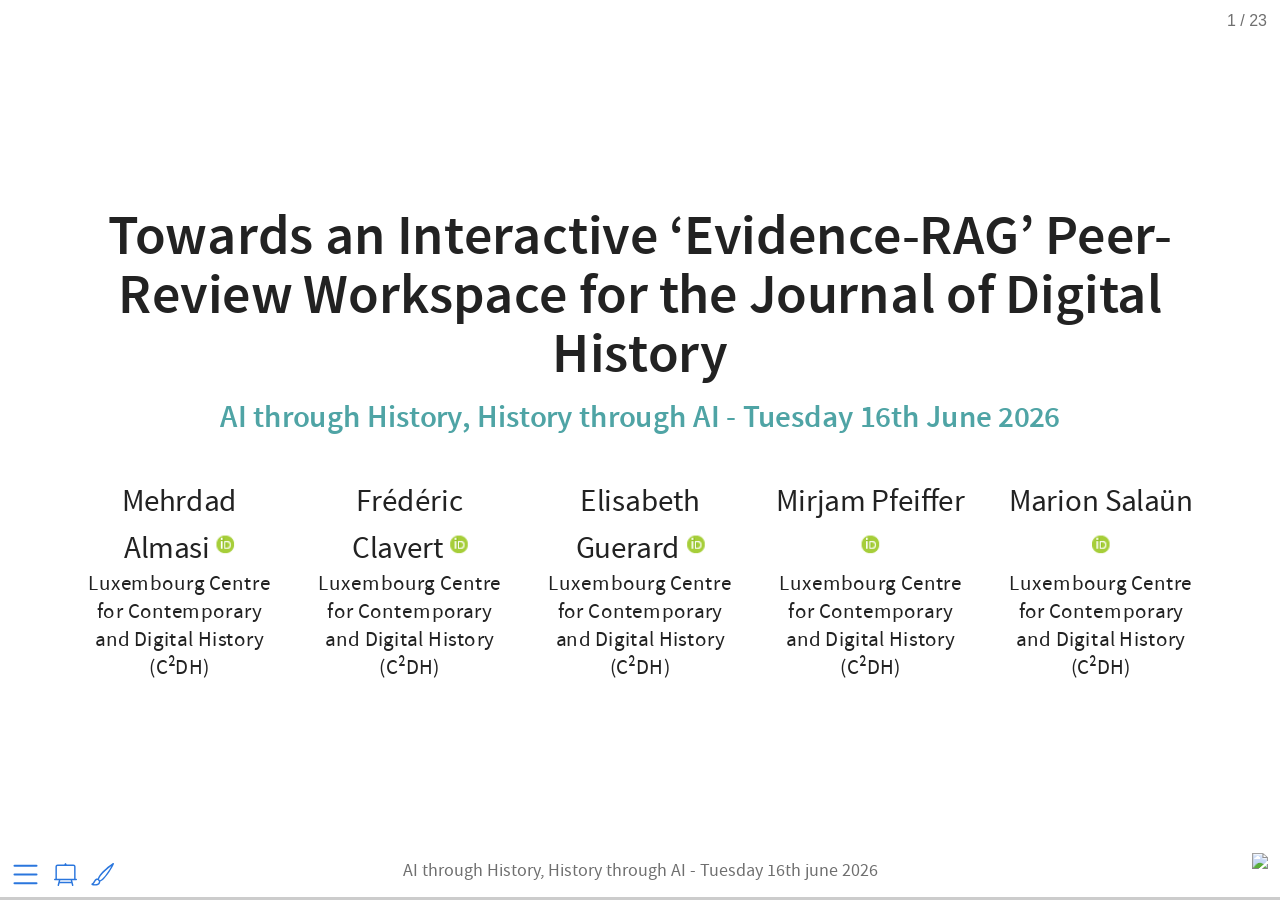
==== docs/index.html @ 97d0d05b "(feat) addition in intro + modif plan + qrcode after JDH weekly meeting" ====
<!DOCTYPE html>
<html lang="en"><head>
<script src="site_libs/clipboard/clipboard.min.js"></script>
<script src="site_libs/quarto-html/tabby.min.js"></script>
<script src="site_libs/quarto-html/popper.min.js"></script>
<script src="site_libs/quarto-html/tippy.umd.min.js"></script>
<link href="site_libs/quarto-html/tippy.css" rel="stylesheet">
<link href="site_libs/quarto-html/light-border.css" rel="stylesheet">
<link href="site_libs/quarto-html/quarto-syntax-highlighting-ed96de9b727972fe78a7b5d16c58bf87.css" rel="stylesheet" id="quarto-text-highlighting-styles"><meta charset="utf-8">
  <meta name="generator" content="quarto-1.8.27">

  <title>Towards an Interactive ‘Evidence-RAG’ Peer-Review Workspace for the Journal of Digital History</title>
  <meta name="apple-mobile-web-app-capable" content="yes">
  <meta name="apple-mobile-web-app-status-bar-style" content="black-translucent">
  <meta name="viewport" content="width=device-width, initial-scale=1.0, maximum-scale=1.0, user-scalable=no, minimal-ui">
  <link rel="stylesheet" href="site_libs/revealjs/dist/reset.css">
  <link rel="stylesheet" href="site_libs/revealjs/dist/reveal.css">
  <style>
    code{white-space: pre-wrap;}
    span.smallcaps{font-variant: small-caps;}
    div.columns{display: flex; gap: min(4vw, 1.5em);}
    div.column{flex: auto; overflow-x: auto;}
    div.hanging-indent{margin-left: 1.5em; text-indent: -1.5em;}
    ul.task-list{list-style: none;}
    ul.task-list li input[type="checkbox"] {
      width: 0.8em;
      margin: 0 0.8em 0.2em -1em; /* quarto-specific, see https://github.com/quarto-dev/quarto-cli/issues/4556 */ 
      vertical-align: middle;
    }
    /* CSS for citations */
    div.csl-bib-body { }
    div.csl-entry {
      clear: both;
      margin-bottom: 0em;
    }
    .hanging-indent div.csl-entry {
      margin-left:2em;
      text-indent:-2em;
    }
    div.csl-left-margin {
      min-width:2em;
      float:left;
    }
    div.csl-right-inline {
      margin-left:2em;
      padding-left:1em;
    }
    div.csl-indent {
      margin-left: 2em;
    }  </style>
  <link rel="stylesheet" href="site_libs/revealjs/dist/theme/quarto-534cd8e3a96973385dffff3f4709048d.css">
  <link rel="stylesheet" href="style.css">
  <link href="site_libs/revealjs/plugin/quarto-line-highlight/line-highlight.css" rel="stylesheet">
  <link href="site_libs/revealjs/plugin/reveal-menu/menu.css" rel="stylesheet">
  <link href="site_libs/revealjs/plugin/reveal-menu/quarto-menu.css" rel="stylesheet">
  <link href="site_libs/revealjs/plugin/reveal-chalkboard/font-awesome/css/all.css" rel="stylesheet">
  <link href="site_libs/revealjs/plugin/reveal-chalkboard/style.css" rel="stylesheet">
  <link href="site_libs/revealjs/plugin/quarto-support/footer.css" rel="stylesheet">
  <style type="text/css">
    .reveal div.sourceCode {
      margin: 0;
      overflow: auto;
    }
    .reveal div.hanging-indent {
      margin-left: 1em;
      text-indent: -1em;
    }
    .reveal .slide:not(.center) {
      height: 100%;
      overflow-y: auto;
    }
    .reveal .slide.scrollable {
      overflow-y: auto;
    }
    .reveal .footnotes {
      height: 100%;
      overflow-y: auto;
    }
    .reveal .slide .absolute {
      position: absolute;
      display: block;
    }
    .reveal .footnotes ol {
      counter-reset: ol;
      list-style-type: none; 
      margin-left: 0;
    }
    .reveal .footnotes ol li:before {
      counter-increment: ol;
      content: counter(ol) ". "; 
    }
    .reveal .footnotes ol li > p:first-child {
      display: inline-block;
    }
    .reveal .slide ul,
    .reveal .slide ol {
      margin-bottom: 0.5em;
    }
    .reveal .slide ul li,
    .reveal .slide ol li {
      margin-top: 0.4em;
      margin-bottom: 0.2em;
    }
    .reveal .slide ul[role="tablist"] li {
      margin-bottom: 0;
    }
    .reveal .slide ul li > *:first-child,
    .reveal .slide ol li > *:first-child {
      margin-block-start: 0;
    }
    .reveal .slide ul li > *:last-child,
    .reveal .slide ol li > *:last-child {
      margin-block-end: 0;
    }
    .reveal .slide .columns:nth-child(3) {
      margin-block-start: 0.8em;
    }
    .reveal blockquote {
      box-shadow: none;
    }
    .reveal .tippy-content>* {
      margin-top: 0.2em;
      margin-bottom: 0.7em;
    }
    .reveal .tippy-content>*:last-child {
      margin-bottom: 0.2em;
    }
    .reveal .slide > img.stretch.quarto-figure-center,
    .reveal .slide > img.r-stretch.quarto-figure-center {
      display: block;
      margin-left: auto;
      margin-right: auto; 
    }
    .reveal .slide > img.stretch.quarto-figure-left,
    .reveal .slide > img.r-stretch.quarto-figure-left  {
      display: block;
      margin-left: 0;
      margin-right: auto; 
    }
    .reveal .slide > img.stretch.quarto-figure-right,
    .reveal .slide > img.r-stretch.quarto-figure-right  {
      display: block;
      margin-left: auto;
      margin-right: 0; 
    }
  </style>
</head>
<body class="quarto-light">
  <div class="reveal">
    <div class="slides">

<section id="title-slide" class="quarto-title-block center">
  <h1 class="title">Towards an Interactive ‘Evidence-RAG’ Peer-Review Workspace for the Journal of Digital History</h1>
  <p class="subtitle">AI through History, History through AI - Tuesday 16th June 2026</p>

<div class="quarto-title-authors">
<div class="quarto-title-author">
<div class="quarto-title-author-name">
Mehrdad Almasi <a href="https://orcid.org/0000-0001-8203-0606" class="quarto-title-author-orcid"> <img src="[data-uri]"></a>
</div>
        <p class="quarto-title-affiliation">
            Luxembourg Centre for Contemporary and Digital History (C²DH)
          </p>
    </div>
<div class="quarto-title-author">
<div class="quarto-title-author-name">
Frédéric Clavert <a href="https://orcid.org/0000-0002-0237-2532" class="quarto-title-author-orcid"> <img src="[data-uri]"></a>
</div>
        <p class="quarto-title-affiliation">
            Luxembourg Centre for Contemporary and Digital History (C²DH)
          </p>
    </div>
<div class="quarto-title-author">
<div class="quarto-title-author-name">
Elisabeth Guerard <a href="https://orcid.org/0000-0001-7742-4141" class="quarto-title-author-orcid"> <img src="[data-uri]"></a>
</div>
        <p class="quarto-title-affiliation">
            Luxembourg Centre for Contemporary and Digital History (C²DH)
          </p>
    </div>
<div class="quarto-title-author">
<div class="quarto-title-author-name">
Mirjam Pfeiffer <a href="https://orcid.org/0009-0005-2265-5926" class="quarto-title-author-orcid"> <img src="[data-uri]"></a>
</div>
        <p class="quarto-title-affiliation">
            Luxembourg Centre for Contemporary and Digital History (C²DH)
          </p>
    </div>
<div class="quarto-title-author">
<div class="quarto-title-author-name">
Marion Salaün <a href="https://orcid.org/0009-0005-3624-823X" class="quarto-title-author-orcid"> <img src="[data-uri]"></a>
</div>
        <p class="quarto-title-affiliation">
            Luxembourg Centre for Contemporary and Digital History (C²DH)
          </p>
    </div>
</div>

</section>
<section id="plan" class="title-slide slide level1 center scrollable">
<h1>Plan</h1>
<ol type="1">
<li>Introduction</li>
<li>Challenges about peer review</li>
<li>Evidence RAG
<ul>
<li>Infrastructure</li>
<li>Pipeline</li>
<li>Application</li>
<li>Results</li>
</ul></li>
<li>What should be the future steps ?</li>
<li>Advantages</li>
<li>Proof of Concept</li>
</ol>
<aside class="notes">
<p>Frédéric</p>
<style type="text/css">
        span.MJX_Assistive_MathML {
          position:absolute!important;
          clip: rect(1px, 1px, 1px, 1px);
          padding: 1px 0 0 0!important;
          border: 0!important;
          height: 1px!important;
          width: 1px!important;
          overflow: hidden!important;
          display:block!important;
      }</style></aside>
</section>

<section id="useful-links" class="title-slide slide level1 center">
<h1>Useful links</h1>
<div class="columns">
<div class="column" style="width:33%;">
<p>Get access to the <strong>slides</strong></p>
<p><img data-src="./img/16_06_26/qrcode_slides.png"></p>
</div><div class="column" style="width:33%;">
<p>Get access to the <strong>Github repository</strong></p>
<p><img data-src="./img/16_06_26/qrcode_repo.png"></p>
</div><div class="column" style="width:33%;">
<p>Get access to the <strong>Journal of Digital History</strong></p>
<p><img data-src="./img/16_06_26/qrcode_JDH.png"></p>
</div></div>
</section>

<section id="introduction" class="title-slide slide level1 center">
<h1>Introduction</h1>
<p>Journal of Digital history is an <strong>international, academic, peer-reviewed and open-access journal</strong>, the <a href="https://journalofdigitalhistory.org/en/">Journal of Digital History</a> (JDH) based on the principle of multi-layered articles.</p>
<p>Lately, it has been difficult to find peer reviewers for Journal of Digital History.</p>
<blockquote>
<p>More than half of researchers now use AI for peer review — often against guidance see <span class="citation" data-cites="naddaf_more_2025">Naddaf (<a href="#/bibliography" role="doc-biblioref" onclick="">2025</a>)</span></p>
</blockquote>
<aside class="notes">
<p>Frédéric On this 50% : 29% to summarize the manuscript identify gaps or check references 28% to flag potential signs of plagiarism and image duplication</p>
<style type="text/css">
        span.MJX_Assistive_MathML {
          position:absolute!important;
          clip: rect(1px, 1px, 1px, 1px);
          padding: 1px 0 0 0!important;
          border: 0!important;
          height: 1px!important;
          width: 1px!important;
          overflow: hidden!important;
          display:block!important;
      }</style></aside>
</section>

<section id="challenges" class="title-slide slide level1 center">
<h1>Challenges</h1>
<ul>
<li>Editorial decisions might rely on subjective interpretation of reviewer comments.</li>
<li>Review processing is time-consuming.</li>
<li>Important evidence can be overlooked when papers are long and complex.</li>
<li>Limited transparency makes it difficult to justify editorial decisions, see <span class="citation" data-cites="martinboyle2026papertrail">Martin-Boyle et al. (<a href="#/bibliography" role="doc-biblioref" onclick="">2026</a>)</span>.</li>
<li>Manual review processes are difficult to scale as submission volumes increase, see <span class="citation" data-cites="sen2025rigor">Sen and DeMazumder (<a href="#/bibliography" role="doc-biblioref" onclick="">2025</a>)</span>.</li>
</ul>
<aside class="notes">
<p>Frédéric</p>
<style type="text/css">
        span.MJX_Assistive_MathML {
          position:absolute!important;
          clip: rect(1px, 1px, 1px, 1px);
          padding: 1px 0 0 0!important;
          border: 0!important;
          height: 1px!important;
          width: 1px!important;
          overflow: hidden!important;
          display:block!important;
      }</style></aside>
</section>

<section id="evidence-rag" class="title-slide slide level1 center scrollable">
<h1>Evidence RAG</h1>
<ol type="1">
<li>Infrastructure : Grid5000 or local model</li>
<li>Pipeline</li>
<li>JDH evidence audit application</li>
<li>Results</li>
</ol>
</section>

<section id="infrastructure" class="title-slide slide level1 center">
<h1>Infrastructure</h1>
<div class="columns">
<div class="column" style="width:50%;">
<p><strong>Grid5000</strong> is a large scale and flexible testbed for experiment-driven research in all areas of computer science.</p>
<ul>
<li>Reliable research infrastructure.</li>
<li>Supported GPU-based execution of large language models.</li>
<li>Available in Europe</li>
<li>Helped ensure more controlled and reproducible model testing.</li>
</ul>
</div><div class="column" style="width:50%;">
<p><img data-src="./img/16_06_26/grid5000.png"></p>
</div></div>
</section>

<section id="section" class="title-slide slide level1 center">
<h1></h1>

<img data-src="./img/16_06_26/pipeline.png" class="quarto-figure quarto-figure-center r-stretch"></section>

<section id="application" class="title-slide slide level1 center">
<h1>Application</h1>
<p>We created a JDH evidence audit application.</p>
<p>The <strong>final confidence score</strong> combines four components:</p>
<blockquote>
<p>Confidence = 0.15 × Retrieval Strength + 0.25 × Model Support Strength + 0.45 × Evidence Specificity + 0.15 × Section Coverage</p>
</blockquote>
<ul>
<li>🔎 <strong>Retrieval Strength</strong>: average retrieval score of the retrieved chunks.</li>
<li>🤖 <strong>Model Support Strength</strong>: to what extent the model judges the reviewer comment as correct.</li>
<li>🎯 <strong>Evidence Specificity</strong>: to what extent the retrieved items are related to the reviewer comment; this judges the quality of the retrieved evidence.</li>
<li>🧩 <strong>Section Coverage</strong>: unique retrieved sections divided by total paper sections.</li>
</ul>
</section>

<section id="section-1" class="title-slide slide level1 center">
<h1></h1>

<img data-src="./img/16_06_26/JDH_evidence_audit_app_1.png" class="r-stretch"></section>

<section id="section-2" class="title-slide slide level1 center">
<h1></h1>

<img data-src="./img/16_06_26/JDH_evidence_audit_app_2.png" class="r-stretch"></section>

<section id="section-3" class="title-slide slide level1 center">
<h1></h1>

<img data-src="./img/16_06_26/JDH_evidence_audit_app_3.png" class="r-stretch"></section>

<section id="section-4" class="title-slide slide level1 center">
<h1></h1>
<p><img data-src="./img/16_06_26/JDH_evidence_audit_app_4.png"> <img data-src="./img/16_06_26/JDH_evidence_audit_app_5.png"></p>
</section>

<section id="results" class="title-slide slide level1 center">
<h1>Results</h1>

</section>

<section id="section-5" class="title-slide slide level1 center">
<h1></h1>
<div class="columns">
<div class="column" style="width:50%;">
<p><img data-src="./img/16_06_26/output.png"></p>
</div><div class="column" style="width:50%;">
<ul>
<li>paper 1 : reviewers provide more content</li>
<li>paper 3 : reviewers seem to have more difficulties</li>
</ul>
</div></div>
<aside class="notes">
<p>Mehrdad</p>
<style type="text/css">
        span.MJX_Assistive_MathML {
          position:absolute!important;
          clip: rect(1px, 1px, 1px, 1px);
          padding: 1px 0 0 0!important;
          border: 0!important;
          height: 1px!important;
          width: 1px!important;
          overflow: hidden!important;
          display:block!important;
      }</style></aside>
</section>

<section id="section-6" class="title-slide slide level1 center">
<h1></h1>
<div class="columns">
<div class="column" style="width:50%;">
<p><img data-src="./img/16_06_26/output1.png"></p>
</div><div class="column" style="width:50%;">
<ul>
<li>Claude_Qwen handled the task better than Qwen2</li>
</ul>
</div></div>
</section>

<section id="section-7" class="title-slide slide level1 center">
<h1></h1>
<div class="columns">
<div class="column" style="width:50%;">
<p><img data-src="./img/16_06_26/output2.png"></p>
</div><div class="column" style="width:50%;">
<ul>
<li>text placeholder</li>
<li>text placeholder</li>
<li>text placeholder</li>
<li>text placeholder</li>
</ul>
</div></div>
</section>

<section id="section-8" class="title-slide slide level1 center">
<h1></h1>
<div class="columns">
<div class="column" style="width:50%;">
<p><img data-src="./img/16_06_26/output3.png"></p>
</div><div class="column" style="width:50%;">
<ul>
<li>text placeholder</li>
<li>text placeholder</li>
<li>text placeholder</li>
<li>text placeholder</li>
</ul>
</div></div>
</section>

<section id="future-steps" class="title-slide slide level1 center scrollable">
<h1>Future Steps</h1>
<p>What are our next steps ?</p>
<ol type="1">
<li>Test the system with more papers and reviewer comments.</li>
<li>Compare results across different models and retrieval settings.</li>
<li>Improve the confidence score with editor feedback.</li>
<li>Extend the system to support more journals and disciplines.</li>
</ol>
<aside class="notes">
<p>Mehrdad</p>
<style type="text/css">
        span.MJX_Assistive_MathML {
          position:absolute!important;
          clip: rect(1px, 1px, 1px, 1px);
          padding: 1px 0 0 0!important;
          border: 0!important;
          height: 1px!important;
          width: 1px!important;
          overflow: hidden!important;
          display:block!important;
      }</style></aside>
</section>

<section id="advantages-of-our-work" class="title-slide slide level1 center">
<h1>Advantages of our work</h1>
<ul>
<li>Supports editors by linking reviewer comments to paper evidence.</li>
<li>Makes peer review decisions more transparent and explainable.</li>
<li>Helps identify unsupported, partially supported, or unclear reviewer comments.</li>
<li>Keeps the human editor as the final decision-maker.</li>
</ul>
<aside class="notes">
<p>Frédéric</p>
<style type="text/css">
        span.MJX_Assistive_MathML {
          position:absolute!important;
          clip: rect(1px, 1px, 1px, 1px);
          padding: 1px 0 0 0!important;
          border: 0!important;
          height: 1px!important;
          width: 1px!important;
          overflow: hidden!important;
          display:block!important;
      }</style></aside>
</section>

<section id="proof-of-concept-poc" class="title-slide slide level1 center">
<h1>Proof of Concept (POC)</h1>

</section>

<section id="section-9" class="title-slide slide level1 center">
<h1></h1>
<iframe data-external="1" src="https://player.vimeo.com/video/1197973843?h=62b701aeda" width="2500" height="650" frameborder="0" title="" allow="autoplay; fullscreen; picture-in-picture" allowfullscreen=""></iframe>
<aside class="notes">
<p>Frédéric The video length is 3 minutes.</p>
<style type="text/css">
        span.MJX_Assistive_MathML {
          position:absolute!important;
          clip: rect(1px, 1px, 1px, 1px);
          padding: 1px 0 0 0!important;
          border: 0!important;
          height: 1px!important;
          width: 1px!important;
          overflow: hidden!important;
          display:block!important;
      }</style></aside>
</section>

<section id="bibliography" class="title-slide slide level1 smaller scrollable">
<h1>Bibliography</h1>


<div id="refs" class="references csl-bib-body hanging-indent" data-entry-spacing="0" role="list">
<div id="ref-martinboyle2026papertrail" class="csl-entry" role="listitem">
Martin-Boyle, Anna, Cara A. C. Leckey, Martha C. Brown, and Harmanpreet Kaur. 2026. <span>“PaperTrail: A Claim-Evidence Interface for Grounding Provenance in LLM-Based Scholarly q&amp;a.”</span> In <em>Proceedings of the 2026 CHI Conference on Human Factors in Computing Systems (CHI ’26)</em>. ACM.
</div>
<div id="ref-naddaf_more_2025" class="csl-entry" role="listitem">
Naddaf, Miryam. 2025. <span>“More Than Half of Researchers Now Use <span>AI</span> for Peer Review — Often Against Guidance.”</span> <em>Nature</em> 649 (8096): 273–74. <a href="https://doi.org/10.1038/d41586-025-04066-5">https://doi.org/10.1038/d41586-025-04066-5</a>.
</div>
<div id="ref-sen2025rigor" class="csl-entry" role="listitem">
Sen, Chandan K., and Deeptankar DeMazumder. 2025. <span>“Getting Started on Artificial Intelligence in Health Care and Clinical Research: Includes Rigor Checklist for Authors and Reviewers.”</span> <em>Advances in Wound Care</em> 15 (1).
</div>
</div>
</section>
    </div>
  <div class="quarto-auto-generated-content" style="display: none;">
<p><img src="img/logo-jdh.png" class="slide-logo"></p>
<div class="footer footer-default">
<p>AI through History, History through AI - Tuesday 16th june 2026</p>
</div>
</div></div>

  <script>window.backupDefine = window.define; window.define = undefined;</script>
  <script src="site_libs/revealjs/dist/reveal.js"></script>
  <!-- reveal.js plugins -->
  <script src="site_libs/revealjs/plugin/quarto-line-highlight/line-highlight.js"></script>
  <script src="site_libs/revealjs/plugin/pdf-export/pdfexport.js"></script>
  <script src="site_libs/revealjs/plugin/reveal-menu/menu.js"></script>
  <script src="site_libs/revealjs/plugin/reveal-menu/quarto-menu.js"></script>
  <script src="site_libs/revealjs/plugin/reveal-chalkboard/plugin.js"></script>
  <script src="site_libs/revealjs/plugin/quarto-support/support.js"></script>
  

  <script src="site_libs/revealjs/plugin/notes/notes.js"></script>
  <script src="site_libs/revealjs/plugin/search/search.js"></script>
  <script src="site_libs/revealjs/plugin/zoom/zoom.js"></script>
  <script src="site_libs/revealjs/plugin/math/math.js"></script>
  <script>window.define = window.backupDefine; window.backupDefine = undefined;</script>

  <script>

      // Full list of configuration options available at:
      // https://revealjs.com/config/
      Reveal.initialize({
'controlsAuto': true,
'previewLinksAuto': false,
'pdfSeparateFragments': false,
'autoAnimateEasing': "ease",
'autoAnimateDuration': 1,
'autoAnimateUnmatched': true,
'jumpToSlide': true,
'menu': {"side":"left","useTextContentForMissingTitles":true,"markers":false,"loadIcons":false,"custom":[{"title":"Tools","icon":"<i class=\"fas fa-gear\"></i>","content":"<ul class=\"slide-menu-items\">\n<li class=\"slide-tool-item active\" data-item=\"0\"><a href=\"#\" onclick=\"RevealMenuToolHandlers.fullscreen(event)\"><kbd>f</kbd> Fullscreen</a></li>\n<li class=\"slide-tool-item\" data-item=\"1\"><a href=\"#\" onclick=\"RevealMenuToolHandlers.speakerMode(event)\"><kbd>s</kbd> Speaker View</a></li>\n<li class=\"slide-tool-item\" data-item=\"2\"><a href=\"#\" onclick=\"RevealMenuToolHandlers.overview(event)\"><kbd>o</kbd> Slide Overview</a></li>\n<li class=\"slide-tool-item\" data-item=\"3\"><a href=\"#\" onclick=\"RevealMenuToolHandlers.togglePdfExport(event)\"><kbd>e</kbd> PDF Export Mode</a></li>\n<li class=\"slide-tool-item\" data-item=\"4\"><a href=\"#\" onclick=\"RevealMenuToolHandlers.toggleScrollView(event)\"><kbd>r</kbd> Scroll View Mode</a></li>\n<li class=\"slide-tool-item\" data-item=\"5\"><a href=\"#\" onclick=\"RevealMenuToolHandlers.toggleChalkboard(event)\"><kbd>b</kbd> Toggle Chalkboard</a></li>\n<li class=\"slide-tool-item\" data-item=\"6\"><a href=\"#\" onclick=\"RevealMenuToolHandlers.toggleNotesCanvas(event)\"><kbd>c</kbd> Toggle Notes Canvas</a></li>\n<li class=\"slide-tool-item\" data-item=\"7\"><a href=\"#\" onclick=\"RevealMenuToolHandlers.downloadDrawings(event)\"><kbd>d</kbd> Download Drawings</a></li>\n<li class=\"slide-tool-item\" data-item=\"8\"><a href=\"#\" onclick=\"RevealMenuToolHandlers.keyboardHelp(event)\"><kbd>?</kbd> Keyboard Help</a></li>\n</ul>"}],"openButton":true},
'chalkboard': {"buttons":true},
'smaller': true,
 
        // Display controls in the bottom right corner
        controls: false,

        // Help the user learn the controls by providing hints, for example by
        // bouncing the down arrow when they first encounter a vertical slide
        controlsTutorial: false,

        // Determines where controls appear, "edges" or "bottom-right"
        controlsLayout: 'edges',

        // Visibility rule for backwards navigation arrows; "faded", "hidden"
        // or "visible"
        controlsBackArrows: 'faded',

        // Display a presentation progress bar
        progress: true,

        // Display the page number of the current slide
        slideNumber: 'c/t',

        // 'all', 'print', or 'speaker'
        showSlideNumber: 'all',

        // Add the current slide number to the URL hash so that reloading the
        // page/copying the URL will return you to the same slide
        hash: true,

        // Start with 1 for the hash rather than 0
        hashOneBasedIndex: false,

        // Flags if we should monitor the hash and change slides accordingly
        respondToHashChanges: true,

        // Push each slide change to the browser history
        history: true,

        // Enable keyboard shortcuts for navigation
        keyboard: true,

        // Enable the slide overview mode
        overview: true,

        // Disables the default reveal.js slide layout (scaling and centering)
        // so that you can use custom CSS layout
        disableLayout: false,

        // Vertical centering of slides
        center: false,

        // Enables touch navigation on devices with touch input
        touch: true,

        // Loop the presentation
        loop: false,

        // Change the presentation direction to be RTL
        rtl: false,

        // see https://revealjs.com/vertical-slides/#navigation-mode
        navigationMode: 'linear',

        // Randomizes the order of slides each time the presentation loads
        shuffle: false,

        // Turns fragments on and off globally
        fragments: true,

        // Flags whether to include the current fragment in the URL,
        // so that reloading brings you to the same fragment position
        fragmentInURL: false,

        // Flags if the presentation is running in an embedded mode,
        // i.e. contained within a limited portion of the screen
        embedded: false,

        // Flags if we should show a help overlay when the questionmark
        // key is pressed
        help: true,

        // Flags if it should be possible to pause the presentation (blackout)
        pause: true,

        // Flags if speaker notes should be visible to all viewers
        showNotes: false,

        // Global override for autoplaying embedded media (null/true/false)
        autoPlayMedia: null,

        // Global override for preloading lazy-loaded iframes (null/true/false)
        preloadIframes: null,

        // Number of milliseconds between automatically proceeding to the
        // next slide, disabled when set to 0, this value can be overwritten
        // by using a data-autoslide attribute on your slides
        autoSlide: 0,

        // Stop auto-sliding after user input
        autoSlideStoppable: true,

        // Use this method for navigation when auto-sliding
        autoSlideMethod: null,

        // Specify the average time in seconds that you think you will spend
        // presenting each slide. This is used to show a pacing timer in the
        // speaker view
        defaultTiming: null,

        // Enable slide navigation via mouse wheel
        mouseWheel: false,

        // The display mode that will be used to show slides
        display: 'block',

        // Hide cursor if inactive
        hideInactiveCursor: true,

        // Time before the cursor is hidden (in ms)
        hideCursorTime: 5000,

        // Opens links in an iframe preview overlay
        previewLinks: false,

        // Transition style (none/fade/slide/convex/concave/zoom)
        transition: 'none',

        // Transition speed (default/fast/slow)
        transitionSpeed: 'fast',

        // Transition style for full page slide backgrounds
        // (none/fade/slide/convex/concave/zoom)
        backgroundTransition: 'none',

        // Number of slides away from the current that are visible
        viewDistance: 3,

        // Number of slides away from the current that are visible on mobile
        // devices. It is advisable to set this to a lower number than
        // viewDistance in order to save resources.
        mobileViewDistance: 2,

        // The "normal" size of the presentation, aspect ratio will be preserved
        // when the presentation is scaled to fit different resolutions. Can be
        // specified using percentage units.
        width: 1050,

        height: 700,

        // Factor of the display size that should remain empty around the content
        margin: 0.1,

        math: {
          mathjax: 'https://cdn.jsdelivr.net/npm/mathjax@2.7.9/MathJax.js',
          config: 'TeX-AMS_HTML-full',
          tex2jax: {
            inlineMath: [['\\(','\\)']],
            displayMath: [['\\[','\\]']],
            balanceBraces: true,
            processEscapes: false,
            processRefs: true,
            processEnvironments: true,
            preview: 'TeX',
            skipTags: ['script','noscript','style','textarea','pre','code'],
            ignoreClass: 'tex2jax_ignore',
            processClass: 'tex2jax_process'
          },
        },

        // reveal.js plugins
        plugins: [QuartoLineHighlight, PdfExport, RevealMenu, RevealChalkboard, QuartoSupport,

          RevealMath,
          RevealNotes,
          RevealSearch,
          RevealZoom
        ]
      });
    </script>
    <script id="quarto-html-after-body" type="application/javascript">
      window.document.addEventListener("DOMContentLoaded", function (event) {
        const tabsets =  window.document.querySelectorAll(".panel-tabset-tabby")
        tabsets.forEach(function(tabset) {
          const tabby = new Tabby('#' + tabset.id);
        });
        const isCodeAnnotation = (el) => {
          for (const clz of el.classList) {
            if (clz.startsWith('code-annotation-')) {                     
              return true;
            }
          }
          return false;
        }
        const onCopySuccess = function(e) {
          // button target
          const button = e.trigger;
          // don't keep focus
          button.blur();
          // flash "checked"
          button.classList.add('code-copy-button-checked');
          var currentTitle = button.getAttribute("title");
          button.setAttribute("title", "Copied!");
          let tooltip;
          if (window.bootstrap) {
            button.setAttribute("data-bs-toggle", "tooltip");
            button.setAttribute("data-bs-placement", "left");
            button.setAttribute("data-bs-title", "Copied!");
            tooltip = new bootstrap.Tooltip(button, 
              { trigger: "manual", 
                customClass: "code-copy-button-tooltip",
                offset: [0, -8]});
            tooltip.show();    
          }
          setTimeout(function() {
            if (tooltip) {
              tooltip.hide();
              button.removeAttribute("data-bs-title");
              button.removeAttribute("data-bs-toggle");
              button.removeAttribute("data-bs-placement");
            }
            button.setAttribute("title", currentTitle);
            button.classList.remove('code-copy-button-checked');
          }, 1000);
          // clear code selection
          e.clearSelection();
        }
        const getTextToCopy = function(trigger) {
          const outerScaffold = trigger.parentElement.cloneNode(true);
          const codeEl = outerScaffold.querySelector('code');
          for (const childEl of codeEl.children) {
            if (isCodeAnnotation(childEl)) {
              childEl.remove();
            }
          }
          return codeEl.innerText;
        }
        const clipboard = new window.ClipboardJS('.code-copy-button:not([data-in-quarto-modal])', {
          text: getTextToCopy
        });
        clipboard.on('success', onCopySuccess);
        if (window.document.getElementById('quarto-embedded-source-code-modal')) {
          const clipboardModal = new window.ClipboardJS('.code-copy-button[data-in-quarto-modal]', {
            text: getTextToCopy,
            container: window.document.getElementById('quarto-embedded-source-code-modal')
          });
          clipboardModal.on('success', onCopySuccess);
        }
          var localhostRegex = new RegExp(/^(?:http|https):\/\/localhost\:?[0-9]*\//);
          var mailtoRegex = new RegExp(/^mailto:/);
            var filterRegex = new RegExp('/' + window.location.host + '/');
          var isInternal = (href) => {
              return filterRegex.test(href) || localhostRegex.test(href) || mailtoRegex.test(href);
          }
          // Inspect non-navigation links and adorn them if external
         var links = window.document.querySelectorAll('a[href]:not(.nav-link):not(.navbar-brand):not(.toc-action):not(.sidebar-link):not(.sidebar-item-toggle):not(.pagination-link):not(.no-external):not([aria-hidden]):not(.dropdown-item):not(.quarto-navigation-tool):not(.about-link)');
          for (var i=0; i<links.length; i++) {
            const link = links[i];
            if (!isInternal(link.href)) {
              // undo the damage that might have been done by quarto-nav.js in the case of
              // links that we want to consider external
              if (link.dataset.originalHref !== undefined) {
                link.href = link.dataset.originalHref;
              }
            }
          }
        function tippyHover(el, contentFn, onTriggerFn, onUntriggerFn) {
          const config = {
            allowHTML: true,
            maxWidth: 500,
            delay: 100,
            arrow: false,
            appendTo: function(el) {
                return el.closest('section.slide') || el.parentElement;
            },
            interactive: true,
            interactiveBorder: 10,
            theme: 'light-border',
            placement: 'bottom-start',
          };
          if (contentFn) {
            config.content = contentFn;
          }
          if (onTriggerFn) {
            config.onTrigger = onTriggerFn;
          }
          if (onUntriggerFn) {
            config.onUntrigger = onUntriggerFn;
          }
            config['offset'] = [0,0];
            config['maxWidth'] = 700;
          window.tippy(el, config); 
        }
        const noterefs = window.document.querySelectorAll('a[role="doc-noteref"]');
        for (var i=0; i<noterefs.length; i++) {
          const ref = noterefs[i];
          tippyHover(ref, function() {
            // use id or data attribute instead here
            let href = ref.getAttribute('data-footnote-href') || ref.getAttribute('href');
            try { href = new URL(href).hash; } catch {}
            const id = href.replace(/^#\/?/, "");
            const note = window.document.getElementById(id);
            if (note) {
              return note.innerHTML;
            } else {
              return "";
            }
          });
        }
        const findCites = (el) => {
          const parentEl = el.parentElement;
          if (parentEl) {
            const cites = parentEl.dataset.cites;
            if (cites) {
              return {
                el,
                cites: cites.split(' ')
              };
            } else {
              return findCites(el.parentElement)
            }
          } else {
            return undefined;
          }
        };
        var bibliorefs = window.document.querySelectorAll('a[role="doc-biblioref"]');
        for (var i=0; i<bibliorefs.length; i++) {
          const ref = bibliorefs[i];
          const citeInfo = findCites(ref);
          if (citeInfo) {
            tippyHover(citeInfo.el, function() {
              var popup = window.document.createElement('div');
              citeInfo.cites.forEach(function(cite) {
                var citeDiv = window.document.createElement('div');
                citeDiv.classList.add('hanging-indent');
                citeDiv.classList.add('csl-entry');
                var biblioDiv = window.document.getElementById('ref-' + cite);
                if (biblioDiv) {
                  citeDiv.innerHTML = biblioDiv.innerHTML;
                }
                popup.appendChild(citeDiv);
              });
              return popup.innerHTML;
            });
          }
        }
      });
      </script>
    

</body></html>
---- docs/site_libs/quarto-html/tippy.css ----
.tippy-box[data-animation=fade][data-state=hidden]{opacity:0}[data-tippy-root]{max-width:calc(100vw - 10px)}.tippy-box{position:relative;background-color:#333;color:#fff;border-radius:4px;font-size:14px;line-height:1.4;white-space:normal;outline:0;transition-property:transform,visibility,opacity}.tippy-box[data-placement^=top]>.tippy-arrow{bottom:0}.tippy-box[data-placement^=top]>.tippy-arrow:before{bottom:-7px;left:0;border-width:8px 8px 0;border-top-color:initial;transform-origin:center top}.tippy-box[data-placement^=bottom]>.tippy-arrow{top:0}.tippy-box[data-placement^=bottom]>.tippy-arrow:before{top:-7px;left:0;border-width:0 8px 8px;border-bottom-color:initial;transform-origin:center bottom}.tippy-box[data-placement^=left]>.tippy-arrow{right:0}.tippy-box[data-placement^=left]>.tippy-arrow:before{border-width:8px 0 8px 8px;border-left-color:initial;right:-7px;transform-origin:center left}.tippy-box[data-placement^=right]>.tippy-arrow{left:0}.tippy-box[data-placement^=right]>.tippy-arrow:before{left:-7px;border-width:8px 8px 8px 0;border-right-color:initial;transform-origin:center right}.tippy-box[data-inertia][data-state=visible]{transition-timing-function:cubic-bezier(.54,1.5,.38,1.11)}.tippy-arrow{width:16px;height:16px;color:#333}.tippy-arrow:before{content:"";position:absolute;border-color:transparent;border-style:solid}.tippy-content{position:relative;padding:5px 9px;z-index:1}
---- docs/site_libs/quarto-html/light-border.css ----
.tippy-box[data-theme~=light-border]{background-color:#fff;background-clip:padding-box;border:1px solid rgba(0,8,16,.15);color:#333;box-shadow:0 4px 14px -2px rgba(0,8,16,.08)}.tippy-box[data-theme~=light-border]>.tippy-backdrop{background-color:#fff}.tippy-box[data-theme~=light-border]>.tippy-arrow:after,.tippy-box[data-theme~=light-border]>.tippy-svg-arrow:after{content:"";position:absolute;z-index:-1}.tippy-box[data-theme~=light-border]>.tippy-arrow:after{border-color:transparent;border-style:solid}.tippy-box[data-theme~=light-border][data-placement^=top]>.tippy-arrow:before{border-top-color:#fff}.tippy-box[data-theme~=light-border][data-placement^=top]>.tippy-arrow:after{border-top-color:rgba(0,8,16,.2);border-width:7px 7px 0;top:17px;left:1px}.tippy-box[data-theme~=light-border][data-placement^=top]>.tippy-svg-arrow>svg{top:16px}.tippy-box[data-theme~=light-border][data-placement^=top]>.tippy-svg-arrow:after{top:17px}.tippy-box[data-theme~=light-border][data-placement^=bottom]>.tippy-arrow:before{border-bottom-color:#fff;bottom:16px}.tippy-box[data-theme~=light-border][data-placement^=bottom]>.tippy-arrow:after{border-bottom-color:rgba(0,8,16,.2);border-width:0 7px 7px;bottom:17px;left:1px}.tippy-box[data-theme~=light-border][data-placement^=bottom]>.tippy-svg-arrow>svg{bottom:16px}.tippy-box[data-theme~=light-border][data-placement^=bottom]>.tippy-svg-arrow:after{bottom:17px}.tippy-box[data-theme~=light-border][data-placement^=left]>.tippy-arrow:before{border-left-color:#fff}.tippy-box[data-theme~=light-border][data-placement^=left]>.tippy-arrow:after{border-left-color:rgba(0,8,16,.2);border-width:7px 0 7px 7px;left:17px;top:1px}.tippy-box[data-theme~=light-border][data-placement^=left]>.tippy-svg-arrow>svg{left:11px}.tippy-box[data-theme~=light-border][data-placement^=left]>.tippy-svg-arrow:after{left:12px}.tippy-box[data-theme~=light-border][data-placement^=right]>.tippy-arrow:before{border-right-color:#fff;right:16px}.tippy-box[data-theme~=light-border][data-placement^=right]>.tippy-arrow:after{border-width:7px 7px 7px 0;right:17px;top:1px;border-right-color:rgba(0,8,16,.2)}.tippy-box[data-theme~=light-border][data-placement^=right]>.tippy-svg-arrow>svg{right:11px}.tippy-box[data-theme~=light-border][data-placement^=right]>.tippy-svg-arrow:after{right:12px}.tippy-box[data-theme~=light-border]>.tippy-svg-arrow{fill:#fff}.tippy-box[data-theme~=light-border]>.tippy-svg-arrow:after{background-image:url([data-uri]);background-size:16px 6px;width:16px;height:6px}
---- docs/site_libs/quarto-html/quarto-syntax-highlighting-ed96de9b727972fe78a7b5d16c58bf87.css ----
/* quarto syntax highlight colors */
:root {
  --quarto-hl-ot-color: #003B4F;
  --quarto-hl-at-color: #657422;
  --quarto-hl-ss-color: #20794D;
  --quarto-hl-an-color: #5E5E5E;
  --quarto-hl-fu-color: #4758AB;
  --quarto-hl-st-color: #20794D;
  --quarto-hl-cf-color: #003B4F;
  --quarto-hl-op-color: #5E5E5E;
  --quarto-hl-er-color: #AD0000;
  --quarto-hl-bn-color: #AD0000;
  --quarto-hl-al-color: #AD0000;
  --quarto-hl-va-color: #111111;
  --quarto-hl-bu-color: inherit;
  --quarto-hl-ex-color: inherit;
  --quarto-hl-pp-color: #AD0000;
  --quarto-hl-in-color: #5E5E5E;
  --quarto-hl-vs-color: #20794D;
  --quarto-hl-wa-color: #5E5E5E;
  --quarto-hl-do-color: #5E5E5E;
  --quarto-hl-im-color: #00769E;
  --quarto-hl-ch-color: #20794D;
  --quarto-hl-dt-color: #AD0000;
  --quarto-hl-fl-color: #AD0000;
  --quarto-hl-co-color: #5E5E5E;
  --quarto-hl-cv-color: #5E5E5E;
  --quarto-hl-cn-color: #8f5902;
  --quarto-hl-sc-color: #5E5E5E;
  --quarto-hl-dv-color: #AD0000;
  --quarto-hl-kw-color: #003B4F;
}

/* other quarto variables */
:root {
  --quarto-font-monospace: SFMono-Regular, Menlo, Monaco, Consolas, "Liberation Mono", "Courier New", monospace;
}

/* syntax highlight based on Pandoc's rules */
pre > code.sourceCode > span {
  color: #003B4F;
}

code.sourceCode > span {
  color: #003B4F;
}

div.sourceCode,
div.sourceCode pre.sourceCode {
  color: #003B4F;
}

/* Normal */
code span {
  color: #003B4F;
}

/* Alert */
code span.al {
  color: #AD0000;
  font-style: inherit;
}

/* Annotation */
code span.an {
  color: #5E5E5E;
  font-style: inherit;
}

/* Attribute */
code span.at {
  color: #657422;
  font-style: inherit;
}

/* BaseN */
code span.bn {
  color: #AD0000;
  font-style: inherit;
}

/* BuiltIn */
code span.bu {
  font-style: inherit;
}

/* ControlFlow */
code span.cf {
  color: #003B4F;
  font-weight: bold;
  font-style: inherit;
}

/* Char */
code span.ch {
  color: #20794D;
  font-style: inherit;
}

/* Constant */
code span.cn {
  color: #8f5902;
  font-style: inherit;
}

/* Comment */
code span.co {
  color: #5E5E5E;
  font-style: inherit;
}

/* CommentVar */
code span.cv {
  color: #5E5E5E;
  font-style: italic;
}

/* Documentation */
code span.do {
  color: #5E5E5E;
  font-style: italic;
}

/* DataType */
code span.dt {
  color: #AD0000;
  font-style: inherit;
}

/* DecVal */
code span.dv {
  color: #AD0000;
  font-style: inherit;
}

/* Error */
code span.er {
  color: #AD0000;
  font-style: inherit;
}

/* Extension */
code span.ex {
  font-style: inherit;
}

/* Float */
code span.fl {
  color: #AD0000;
  font-style: inherit;
}

/* Function */
code span.fu {
  color: #4758AB;
  font-style: inherit;
}

/* Import */
code span.im {
  color: #00769E;
  font-style: inherit;
}

/* Information */
code span.in {
  color: #5E5E5E;
  font-style: inherit;
}

/* Keyword */
code span.kw {
  color: #003B4F;
  font-weight: bold;
  font-style: inherit;
}

/* Operator */
code span.op {
  color: #5E5E5E;
  font-style: inherit;
}

/* Other */
code span.ot {
  color: #003B4F;
  font-style: inherit;
}

/* Preprocessor */
code span.pp {
  color: #AD0000;
  font-style: inherit;
}

/* SpecialChar */
code span.sc {
  color: #5E5E5E;
  font-style: inherit;
}

/* SpecialString */
code span.ss {
  color: #20794D;
  font-style: inherit;
}

/* String */
code span.st {
  color: #20794D;
  font-style: inherit;
}

/* Variable */
code span.va {
  color: #111111;
  font-style: inherit;
}

/* VerbatimString */
code span.vs {
  color: #20794D;
  font-style: inherit;
}

/* Warning */
code span.wa {
  color: #5E5E5E;
  font-style: italic;
}

.prevent-inlining {
  content: "</";
}

/*# sourceMappingURL=0920dd6d7437995b8cdf7429764427b1.css.map */
---- docs/site_libs/revealjs/dist/theme/quarto-534cd8e3a96973385dffff3f4709048d.css ----
@import"./fonts/source-sans-pro/source-sans-pro.css";:root{--r-background-color: #fff;--r-main-font: Source Sans Pro, Helvetica, sans-serif;--r-main-font-size: 40px;--r-main-color: #222;--r-block-margin: 12px;--r-heading-margin: 0 0 12px 0;--r-heading-font: Source Sans Pro, Helvetica, sans-serif;--r-heading-color: #222;--r-heading-line-height: 1.2;--r-heading-letter-spacing: normal;--r-heading-text-transform: none;--r-heading-text-shadow: none;--r-heading-font-weight: 600;--r-heading1-text-shadow: none;--r-heading1-size: 2.5em;--r-heading2-size: 1.6em;--r-heading3-size: 1.3em;--r-heading4-size: 1em;--r-code-font: SFMono-Regular, Menlo, Monaco, Consolas, Liberation Mono, Courier New, monospace;--r-link-color: #2a76dd;--r-link-color-dark: rgb(25.6720647773, 83.0566801619, 160.8279352227);--r-link-color-hover: rgb(85.979757085, 146.2874493927, 228.020242915);--r-selection-background-color: rgb(151.9493927126, 188.7186234818, 238.5506072874);--r-selection-color: #fff;--r-overlay-element-bg-color: 240, 240, 240;--r-overlay-element-fg-color: 0, 0, 0}.reveal-viewport{background:#fff;background-color:var(--r-background-color)}.reveal{font-family:var(--r-main-font);font-size:var(--r-main-font-size);font-weight:normal;color:var(--r-main-color)}.reveal ::selection{color:var(--r-selection-color);background:var(--r-selection-background-color);text-shadow:none}.reveal ::-moz-selection{color:var(--r-selection-color);background:var(--r-selection-background-color);text-shadow:none}.reveal .slides section,.reveal .slides section>section{line-height:1.3;font-weight:inherit}.reveal h1,.reveal h2,.reveal h3,.reveal h4,.reveal h5,.reveal h6{margin:var(--r-heading-margin);color:var(--r-heading-color);font-family:var(--r-heading-font);font-weight:var(--r-heading-font-weight);line-height:var(--r-heading-line-height);letter-spacing:var(--r-heading-letter-spacing);text-transform:var(--r-heading-text-transform);text-shadow:var(--r-heading-text-shadow);word-wrap:break-word}.reveal h1{font-size:var(--r-heading1-size)}.reveal h2{font-size:var(--r-heading2-size)}.reveal h3{font-size:var(--r-heading3-size)}.reveal h4{font-size:var(--r-heading4-size)}.reveal h1{text-shadow:var(--r-heading1-text-shadow)}.reveal p{margin:var(--r-block-margin) 0;line-height:1.3}.reveal h1:last-child,.reveal h2:last-child,.reveal h3:last-child,.reveal h4:last-child,.reveal h5:last-child,.reveal h6:last-child{margin-bottom:0}.reveal img,.reveal video,.reveal iframe{max-width:95%;max-height:95%}.reveal strong,.reveal b{font-weight:bold}.reveal em{font-style:italic}.reveal ol,.reveal dl,.reveal ul{display:inline-block;text-align:left;margin:0 0 0 1em}.reveal ol{list-style-type:decimal}.reveal ul{list-style-type:disc}.reveal ul ul{list-style-type:square}.reveal ul ul ul{list-style-type:circle}.reveal ul ul,.reveal ul ol,.reveal ol ol,.reveal ol ul{display:block;margin-left:40px}.reveal dt{font-weight:bold}.reveal dd{margin-left:40px}.reveal blockquote{display:block;position:relative;width:70%;margin:var(--r-block-margin) auto;padding:5px;font-style:italic;background:hsla(0,0%,100%,.05);box-shadow:0px 0px 2px rgba(0,0,0,.2)}.reveal blockquote p:first-child,.reveal blockquote p:last-child{display:inline-block}.reveal q{font-style:italic}.reveal pre{display:block;position:relative;width:90%;margin:var(--r-block-margin) auto;text-align:left;font-size:.55em;font-family:var(--r-code-font);line-height:1.2em;word-wrap:break-word;box-shadow:0px 5px 15px rgba(0,0,0,.15)}.reveal code{font-family:var(--r-code-font);text-transform:none;tab-size:2}.reveal pre code{display:block;padding:5px;overflow:auto;max-height:400px;word-wrap:normal}.reveal .code-wrapper{white-space:normal}.reveal .code-wrapper code{white-space:pre}.reveal table{margin:auto;border-collapse:collapse;border-spacing:0}.reveal table th{font-weight:bold}.reveal table th,.reveal table td{text-align:left;padding:.2em .5em .2em .5em;border-bottom:1px solid}.reveal table th[align=center],.reveal table td[align=center]{text-align:center}.reveal table th[align=right],.reveal table td[align=right]{text-align:right}.reveal table tbody tr:last-child th,.reveal table tbody tr:last-child td{border-bottom:none}.reveal sup{vertical-align:super;font-size:smaller}.reveal sub{vertical-align:sub;font-size:smaller}.reveal small{display:inline-block;font-size:.6em;line-height:1.2em;vertical-align:top}.reveal small *{vertical-align:top}.reveal img{margin:var(--r-block-margin) 0}.reveal a{color:var(--r-link-color);text-decoration:none;transition:color .15s ease}.reveal a:hover{color:var(--r-link-color-hover);text-shadow:none;border:none}.reveal .roll span:after{color:#fff;background:var(--r-link-color-dark)}.reveal .r-frame{border:4px solid var(--r-main-color);box-shadow:0 0 10px rgba(0,0,0,.15)}.reveal a .r-frame{transition:all .15s linear}.reveal a:hover .r-frame{border-color:var(--r-link-color);box-shadow:0 0 20px rgba(0,0,0,.55)}.reveal .controls{color:var(--r-link-color)}.reveal .progress{background:rgba(0,0,0,.2);color:var(--r-link-color)}@media print{.backgrounds{background-color:var(--r-background-color)}}.top-right{position:absolute;top:1em;right:1em}.visually-hidden{border:0;clip:rect(0 0 0 0);height:auto;margin:0;overflow:hidden;padding:0;position:absolute;width:1px;white-space:nowrap}.hidden{display:none !important}.zindex-bottom{z-index:-1 !important}figure.figure{display:block}.quarto-layout-panel{margin-bottom:1em}.quarto-layout-panel>figure{width:100%}.quarto-layout-panel>figure>figcaption,.quarto-layout-panel>.panel-caption{margin-top:10pt}.quarto-layout-panel>.table-caption{margin-top:0px}.table-caption p{margin-bottom:.5em}.quarto-layout-row{display:flex;flex-direction:row;align-items:flex-start}.quarto-layout-valign-top{align-items:flex-start}.quarto-layout-valign-bottom{align-items:flex-end}.quarto-layout-valign-center{align-items:center}.quarto-layout-cell{position:relative;margin-right:20px}.quarto-layout-cell:last-child{margin-right:0}.quarto-layout-cell figure,.quarto-layout-cell>p{margin:.2em}.quarto-layout-cell img{max-width:100%}.quarto-layout-cell .html-widget{width:100% !important}.quarto-layout-cell div figure p{margin:0}.quarto-layout-cell figure{display:block;margin-inline-start:0;margin-inline-end:0}.quarto-layout-cell table{display:inline-table}.quarto-layout-cell-subref figcaption,figure .quarto-layout-row figure figcaption{text-align:center;font-style:italic}.quarto-figure{position:relative;margin-bottom:1em}.quarto-figure>figure{width:100%;margin-bottom:0}.quarto-figure-left>figure>p,.quarto-figure-left>figure>div{text-align:left}.quarto-figure-center>figure>p,.quarto-figure-center>figure>div{text-align:center}.quarto-figure-right>figure>p,.quarto-figure-right>figure>div{text-align:right}.quarto-figure>figure>div.cell-annotation,.quarto-figure>figure>div code{text-align:left}figure>p:empty{display:none}figure>p:first-child{margin-top:0;margin-bottom:0}figure>figcaption.quarto-float-caption-bottom{margin-bottom:.5em}figure>figcaption.quarto-float-caption-top{margin-top:.5em}div[id^=tbl-]{position:relative}.quarto-figure>.anchorjs-link{position:absolute;top:.6em;right:.5em}div[id^=tbl-]>.anchorjs-link{position:absolute;top:.7em;right:.3em}.quarto-figure:hover>.anchorjs-link,div[id^=tbl-]:hover>.anchorjs-link,h2:hover>.anchorjs-link,h3:hover>.anchorjs-link,h4:hover>.anchorjs-link,h5:hover>.anchorjs-link,h6:hover>.anchorjs-link,.reveal-anchorjs-link>.anchorjs-link{opacity:1}#title-block-header{margin-block-end:1rem;position:relative;margin-top:-1px}#title-block-header .abstract{margin-block-start:1rem}#title-block-header .abstract .abstract-title{font-weight:600}#title-block-header a{text-decoration:none}#title-block-header .author,#title-block-header .date,#title-block-header .doi{margin-block-end:.2rem}#title-block-header .quarto-title-block>div{display:flex}#title-block-header .quarto-title-block>div>h1{flex-grow:1}#title-block-header .quarto-title-block>div>button{flex-shrink:0;height:2.25rem;margin-top:0}tr.header>th>p:last-of-type{margin-bottom:0px}table,table.table{margin-top:.5rem;margin-bottom:.5rem}caption,.table-caption{padding-top:.5rem;padding-bottom:.5rem;text-align:center}figure.quarto-float-tbl figcaption.quarto-float-caption-top{margin-top:.5rem;margin-bottom:.25rem;text-align:center}figure.quarto-float-tbl figcaption.quarto-float-caption-bottom{padding-top:.25rem;margin-bottom:.5rem;text-align:center}.utterances{max-width:none;margin-left:-8px}iframe{margin-bottom:1em}details{margin-bottom:1em}details[show]{margin-bottom:0}details>summary{color:rgb(110.5,110.5,110.5)}details>summary>p:only-child{display:inline}div.code-copy-outer-scaffold{position:relative}dd code:not(.sourceCode),p code:not(.sourceCode){white-space:pre-wrap}code{white-space:pre}@media print{code{white-space:pre-wrap}}pre>code{display:block}pre>code.sourceCode{white-space:pre}pre>code.sourceCode>span>a:first-child::before{text-decoration:none}pre.code-overflow-wrap>code.sourceCode{white-space:pre-wrap}pre.code-overflow-scroll>code.sourceCode{white-space:pre}code a:any-link{color:inherit;text-decoration:none}code a:hover{color:inherit;text-decoration:underline}ul.task-list{padding-left:1em}[data-tippy-root]{display:inline-block}.tippy-content .footnote-back{display:none}.footnote-back{margin-left:.2em}.tippy-content{overflow-x:auto}.quarto-embedded-source-code{display:none}.quarto-unresolved-ref{font-weight:600}.quarto-cover-image{max-width:35%;float:right;margin-left:30px}.cell-output-display .widget-subarea{margin-bottom:1em}.cell-output-display:not(.no-overflow-x),.knitsql-table:not(.no-overflow-x){overflow-x:auto}.panel-input{margin-bottom:1em}.panel-input>div,.panel-input>div>div{display:inline-block;vertical-align:top;padding-right:12px}.panel-input>p:last-child{margin-bottom:0}.layout-sidebar{margin-bottom:1em}.layout-sidebar .tab-content{border:none}.tab-content>.page-columns.active{display:grid}div.sourceCode>iframe{width:100%;height:300px;margin-bottom:-0.5em}a{text-underline-offset:3px}.callout pre.sourceCode{padding-left:0}div.ansi-escaped-output{font-family:monospace;display:block}/*!
*
* ansi colors from IPython notebook's
*
* we also add `bright-[color]-` synonyms for the `-[color]-intense` classes since
* that seems to be what ansi_up emits
*
*/.ansi-black-fg{color:#3e424d}.ansi-black-bg{background-color:#3e424d}.ansi-black-intense-black,.ansi-bright-black-fg{color:#282c36}.ansi-black-intense-black,.ansi-bright-black-bg{background-color:#282c36}.ansi-red-fg{color:#e75c58}.ansi-red-bg{background-color:#e75c58}.ansi-red-intense-red,.ansi-bright-red-fg{color:#b22b31}.ansi-red-intense-red,.ansi-bright-red-bg{background-color:#b22b31}.ansi-green-fg{color:#00a250}.ansi-green-bg{background-color:#00a250}.ansi-green-intense-green,.ansi-bright-green-fg{color:#007427}.ansi-green-intense-green,.ansi-bright-green-bg{background-color:#007427}.ansi-yellow-fg{color:#ddb62b}.ansi-yellow-bg{background-color:#ddb62b}.ansi-yellow-intense-yellow,.ansi-bright-yellow-fg{color:#b27d12}.ansi-yellow-intense-yellow,.ansi-bright-yellow-bg{background-color:#b27d12}.ansi-blue-fg{color:#208ffb}.ansi-blue-bg{background-color:#208ffb}.ansi-blue-intense-blue,.ansi-bright-blue-fg{color:#0065ca}.ansi-blue-intense-blue,.ansi-bright-blue-bg{background-color:#0065ca}.ansi-magenta-fg{color:#d160c4}.ansi-magenta-bg{background-color:#d160c4}.ansi-magenta-intense-magenta,.ansi-bright-magenta-fg{color:#a03196}.ansi-magenta-intense-magenta,.ansi-bright-magenta-bg{background-color:#a03196}.ansi-cyan-fg{color:#60c6c8}.ansi-cyan-bg{background-color:#60c6c8}.ansi-cyan-intense-cyan,.ansi-bright-cyan-fg{color:#258f8f}.ansi-cyan-intense-cyan,.ansi-bright-cyan-bg{background-color:#258f8f}.ansi-white-fg{color:#c5c1b4}.ansi-white-bg{background-color:#c5c1b4}.ansi-white-intense-white,.ansi-bright-white-fg{color:#a1a6b2}.ansi-white-intense-white,.ansi-bright-white-bg{background-color:#a1a6b2}.ansi-default-inverse-fg{color:#fff}.ansi-default-inverse-bg{background-color:#000}.ansi-bold{font-weight:bold}.ansi-underline{text-decoration:underline}:root{--quarto-body-bg: #fff;--quarto-body-color: #222;--quarto-text-muted: rgb(110.5, 110.5, 110.5);--quarto-border-color: #bbbbbb;--quarto-border-width: 1px;--quarto-border-radius: 4px}table.gt_table{color:var(--quarto-body-color);font-size:1em;width:100%;background-color:rgba(0,0,0,0);border-top-width:inherit;border-bottom-width:inherit;border-color:var(--quarto-border-color)}table.gt_table th.gt_column_spanner_outer{color:var(--quarto-body-color);background-color:rgba(0,0,0,0);border-top-width:inherit;border-bottom-width:inherit;border-color:var(--quarto-border-color)}table.gt_table th.gt_col_heading{color:var(--quarto-body-color);font-weight:bold;background-color:rgba(0,0,0,0)}table.gt_table thead.gt_col_headings{border-bottom:1px solid currentColor;border-top-width:inherit;border-top-color:var(--quarto-border-color)}table.gt_table thead.gt_col_headings:not(:first-child){border-top-width:1px;border-top-color:var(--quarto-border-color)}table.gt_table td.gt_row{border-bottom-width:1px;border-bottom-color:var(--quarto-border-color);border-top-width:0px}table.gt_table tbody.gt_table_body{border-top-width:1px;border-bottom-width:1px;border-bottom-color:var(--quarto-border-color);border-top-color:currentColor}div.columns{display:initial;gap:initial}div.column{display:inline-block;overflow-x:initial;vertical-align:top;width:50%}.code-annotation-tip-content{word-wrap:break-word}.code-annotation-container-hidden{display:none !important}dl.code-annotation-container-grid{display:grid;grid-template-columns:min-content auto}dl.code-annotation-container-grid dt{grid-column:1}dl.code-annotation-container-grid dd{grid-column:2}pre.sourceCode.code-annotation-code{padding-right:0}code.sourceCode .code-annotation-anchor{z-index:100;position:relative;float:right;background-color:rgba(0,0,0,0)}input[type=checkbox]{margin-right:.5ch}:root{--mermaid-bg-color: #fff;--mermaid-edge-color: #999;--mermaid-node-fg-color: #222;--mermaid-fg-color: #222;--mermaid-fg-color--lighter: rgb(59.5, 59.5, 59.5);--mermaid-fg-color--lightest: #555555;--mermaid-font-family: Source Sans Pro, Helvetica, sans-serif;--mermaid-label-bg-color: #fff;--mermaid-label-fg-color: #2a76dd;--mermaid-node-bg-color: rgba(42, 118, 221, 0.1);--mermaid-node-fg-color: #222}@media print{:root{font-size:11pt}#quarto-sidebar,#TOC,.nav-page{display:none}.page-columns .content{grid-column-start:page-start}.fixed-top{position:relative}.panel-caption,.figure-caption,figcaption{color:#666}}.code-copy-button{position:absolute;top:0;right:0;border:0;margin-top:5px;margin-right:5px;background-color:rgba(0,0,0,0);z-index:3}.code-copy-button-tooltip{font-size:.75em}div.code-copy-outer-scaffold:hover>.code-copy-button>.bi::before{display:inline-block;height:1rem;width:1rem;content:"";vertical-align:-0.125em;background-image:url('data:image/svg+xml,<svg xmlns="http://www.w3.org/2000/svg" width="16" height="16" fill="rgb(111, 111, 111)" viewBox="0 0 16 16"><path d="M4 1.5H3a2 2 0 0 0-2 2V14a2 2 0 0 0 2 2h10a2 2 0 0 0 2-2V3.5a2 2 0 0 0-2-2h-1v1h1a1 1 0 0 1 1 1V14a1 1 0 0 1-1 1H3a1 1 0 0 1-1-1V3.5a1 1 0 0 1 1-1h1v-1z"/><path d="M9.5 1a.5.5 0 0 1 .5.5v1a.5.5 0 0 1-.5.5h-3a.5.5 0 0 1-.5-.5v-1a.5.5 0 0 1 .5-.5h3zm-3-1A1.5 1.5 0 0 0 5 1.5v1A1.5 1.5 0 0 0 6.5 4h3A1.5 1.5 0 0 0 11 2.5v-1A1.5 1.5 0 0 0 9.5 0h-3z"/></svg>');background-repeat:no-repeat;background-size:1rem 1rem}div.code-copy-outer-scaffold:hover>.code-copy-button-checked>.bi::before{background-image:url('data:image/svg+xml,<svg xmlns="http://www.w3.org/2000/svg" width="16" height="16" fill="rgb(111, 111, 111)" viewBox="0 0 16 16"><path d="M13.854 3.646a.5.5 0 0 1 0 .708l-7 7a.5.5 0 0 1-.708 0l-3.5-3.5a.5.5 0 1 1 .708-.708L6.5 10.293l6.646-6.647a.5.5 0 0 1 .708 0z"/></svg>')}div.code-copy-outer-scaffold:hover>.code-copy-button:hover>.bi::before{background-image:url('data:image/svg+xml,<svg xmlns="http://www.w3.org/2000/svg" width="16" height="16" fill="rgb(42, 118, 221)" viewBox="0 0 16 16"><path d="M4 1.5H3a2 2 0 0 0-2 2V14a2 2 0 0 0 2 2h10a2 2 0 0 0 2-2V3.5a2 2 0 0 0-2-2h-1v1h1a1 1 0 0 1 1 1V14a1 1 0 0 1-1 1H3a1 1 0 0 1-1-1V3.5a1 1 0 0 1 1-1h1v-1z"/><path d="M9.5 1a.5.5 0 0 1 .5.5v1a.5.5 0 0 1-.5.5h-3a.5.5 0 0 1-.5-.5v-1a.5.5 0 0 1 .5-.5h3zm-3-1A1.5 1.5 0 0 0 5 1.5v1A1.5 1.5 0 0 0 6.5 4h3A1.5 1.5 0 0 0 11 2.5v-1A1.5 1.5 0 0 0 9.5 0h-3z"/></svg>')}div.code-copy-outer-scaffold:hover>.code-copy-button-checked:hover>.bi::before{background-image:url('data:image/svg+xml,<svg xmlns="http://www.w3.org/2000/svg" width="16" height="16" fill="rgb(42, 118, 221)"  viewBox="0 0 16 16"><path d="M13.854 3.646a.5.5 0 0 1 0 .708l-7 7a.5.5 0 0 1-.708 0l-3.5-3.5a.5.5 0 1 1 .708-.708L6.5 10.293l6.646-6.647a.5.5 0 0 1 .708 0z"/></svg>')}.panel-tabset [role=tablist]{border-bottom:1px solid #bbb;list-style:none;margin:0;padding:0;width:100%}.panel-tabset [role=tablist] *{-webkit-box-sizing:border-box;box-sizing:border-box}@media(min-width: 30em){.panel-tabset [role=tablist] li{display:inline-block}}.panel-tabset [role=tab]{border:1px solid rgba(0,0,0,0);border-top-color:#bbb;display:block;padding:.5em 1em;text-decoration:none}@media(min-width: 30em){.panel-tabset [role=tab]{border-top-color:rgba(0,0,0,0);display:inline-block;margin-bottom:-1px}}.panel-tabset [role=tab][aria-selected=true]{background-color:#bbb}@media(min-width: 30em){.panel-tabset [role=tab][aria-selected=true]{background-color:rgba(0,0,0,0);border:1px solid #bbb;border-bottom-color:#fff}}@media(min-width: 30em){.panel-tabset [role=tab]:hover:not([aria-selected=true]){border:1px solid #bbb}}.code-with-filename .code-with-filename-file{margin-bottom:0;padding-bottom:2px;padding-top:2px;padding-left:.7em;border:var(--quarto-border-width) solid var(--quarto-border-color);border-radius:var(--quarto-border-radius);border-bottom:0;border-bottom-left-radius:0%;border-bottom-right-radius:0%}.code-with-filename div.sourceCode,.reveal .code-with-filename div.sourceCode{margin-top:0;border-top-left-radius:0%;border-top-right-radius:0%}.code-with-filename .code-with-filename-file pre{margin-bottom:0}.code-with-filename .code-with-filename-file{background-color:rgba(219,219,219,.8)}.quarto-dark .code-with-filename .code-with-filename-file{background-color:#555}.code-with-filename .code-with-filename-file strong{font-weight:400}.reveal.center .slide aside,.reveal.center .slide div.aside{position:initial}section.has-light-background,section.has-light-background h1,section.has-light-background h2,section.has-light-background h3,section.has-light-background h4,section.has-light-background h5,section.has-light-background h6{color:#222}section.has-light-background a,section.has-light-background a:hover{color:#2a76dd}section.has-light-background code{color:#4758ab}section.has-dark-background,section.has-dark-background h1,section.has-dark-background h2,section.has-dark-background h3,section.has-dark-background h4,section.has-dark-background h5,section.has-dark-background h6{color:#fff}section.has-dark-background a,section.has-dark-background a:hover{color:#42affa}section.has-dark-background code{color:#ffa07a}#title-slide,div.reveal div.slides section.quarto-title-block{text-align:center}#title-slide .subtitle,div.reveal div.slides section.quarto-title-block .subtitle{margin-bottom:2.5rem}.reveal .slides{text-align:left}.reveal .title-slide h1{font-size:1.6em}.reveal[data-navigation-mode=linear] .title-slide h1{font-size:2.5em}.reveal div.sourceCode{border:1px solid #bbb;border-radius:4px}.reveal pre{width:100%;box-shadow:none;background-color:#fff;border:none;margin:0;font-size:.55em;line-height:1.3;font-family:SFMono-Regular,Menlo,Monaco,Consolas,"Liberation Mono","Courier New",monospace}.reveal pre code{background-color:#fff;font-size:inherit;color:#222;font-family:inherit}.reveal pre.sourceCode code{color:#222;font-size:inherit;background-color:inherit;white-space:pre;font-family:inherit;padding:6px 9px;max-height:500px}.reveal .code-with-filename .code-with-filename-file pre{background-color:unset}.reveal code{color:var(--quarto-hl-fu-color);font-size:.875em;background-color:rgba(0,0,0,0);white-space:pre-wrap;font-family:SFMono-Regular,Menlo,Monaco,Consolas,"Liberation Mono","Courier New",monospace}.reveal .column-output-location{display:flex;align-items:stretch}.reveal .column-output-location .column:first-of-type div.sourceCode{height:100%;background-color:#fff}.reveal blockquote{display:block;position:relative;color:rgb(110.5,110.5,110.5);width:unset;margin:var(--r-block-margin) auto;padding:.625rem 1.75rem;border-left:.25rem solid rgb(110.5,110.5,110.5);font-style:normal;background:none;box-shadow:none}.reveal blockquote p:first-child,.reveal blockquote p:last-child{display:block}.reveal .slide aside,.reveal .slide div.aside{position:absolute;bottom:20px;font-size:0.7em;color:rgb(110.5,110.5,110.5)}.reveal .slide sup{font-size:0.7em}.reveal .slide.scrollable aside,.reveal .slide.scrollable div.aside{position:relative;margin-top:1em}.reveal .slide aside .aside-footnotes{margin-bottom:0}.reveal .slide aside .aside-footnotes li:first-of-type{margin-top:0}.reveal .layout-sidebar{display:flex;width:100%;margin-top:.8em}.reveal .layout-sidebar .panel-sidebar{width:270px}.reveal .layout-sidebar-left .panel-sidebar{margin-right:calc(0.5em*2)}.reveal .layout-sidebar-right .panel-sidebar{margin-left:calc(0.5em*2)}.reveal .layout-sidebar .panel-fill,.reveal .layout-sidebar .panel-center,.reveal .layout-sidebar .panel-tabset{flex:1}.reveal .panel-input,.reveal .panel-sidebar{font-size:.5em;padding:.5em;border-style:solid;border-color:#bbb;border-width:1px;border-radius:4px;background-color:#f8f9fa}.reveal .panel-sidebar :first-child,.reveal .panel-fill :first-child{margin-top:0}.reveal .panel-sidebar :last-child,.reveal .panel-fill :last-child{margin-bottom:0}.panel-input>div,.panel-input>div>div{vertical-align:middle;padding-right:1em}.reveal p,.reveal .slides section,.reveal .slides section>section{line-height:1.3}.reveal.smaller .slides section{font-size:0.7em}.reveal.smaller .slides section section{font-size:inherit}.reveal.smaller .slides h1{font-size:calc(2.5em/0.7)}.reveal.smaller .slides h2{font-size:calc(1.6em/0.7)}.reveal.smaller .slides h3{font-size:calc(1.3em/0.7)}.reveal .slides section.smaller{font-size:0.7em}.reveal .slides section.smaller h1{font-size:calc(2.5em/0.7)}.reveal .slides section.smaller h2{font-size:calc(1.6em/0.7)}.reveal .slides section.smaller h3{font-size:calc(1.3em/0.7)}.reveal .slides section div.callout{font-size:0.7em}.reveal .slides section div.callout h1{font-size:calc(2.5em/0.7)}.reveal .slides section div.callout h2{font-size:calc(1.6em/0.7)}.reveal .slides section div.callout h3{font-size:calc(1.3em/0.7)}.reveal .columns>.column>:not(ul,ol){margin-left:.25rem;margin-right:.25rem}.reveal .columns>.column:first-child>:not(ul,ol){margin-right:.5rem;margin-left:0}.reveal .columns>.column:last-child>:not(ul,ol){margin-right:0;margin-left:.5rem}.reveal .slide-number{color:rgb(85.979757085,146.2874493927,228.020242915);background-color:#fff}.reveal .footer{color:rgb(110.5,110.5,110.5)}.reveal .footer a{color:#2a76dd}.reveal .footer.has-dark-background{color:#fff}.reveal .footer.has-dark-background a{color:rgb(122.7,198.1114130435,250)}.reveal .footer.has-light-background{color:hsl(0,0%,31.2169312169%)}.reveal .footer.has-light-background a{color:rgb(105.9,154.769273743,221)}.reveal .slide-number{color:rgb(110.5,110.5,110.5)}.reveal .slide-number.has-dark-background{color:#fff}.reveal .slide-number.has-light-background{color:hsl(0,0%,31.2169312169%)}.reveal .slide figure>figcaption,.reveal .slide img.stretch+p.caption,.reveal .slide img.r-stretch+p.caption{font-size:0.7em}@media screen and (min-width: 500px){.reveal .controls[data-controls-layout=edges] .navigate-left{left:.2em}.reveal .controls[data-controls-layout=edges] .navigate-right{right:.2em}.reveal .controls[data-controls-layout=edges] .navigate-up{top:.4em}.reveal .controls[data-controls-layout=edges] .navigate-down{bottom:2.3em}}.tippy-box[data-theme~=light-border]{background-color:#fff;color:#222;border-radius:4px;border:solid 1px rgb(110.5,110.5,110.5);font-size:.6em}.tippy-box[data-theme~=light-border] .tippy-arrow{color:rgb(110.5,110.5,110.5)}.tippy-box[data-placement^=bottom]>.tippy-content{padding:7px 10px;z-index:1}.reveal .panel-tabset [role=tab]{padding:.25em .7em}.reveal .slide-menu-button .fa-bars::before{background-image:url('data:image/svg+xml,<svg xmlns="http://www.w3.org/2000/svg" width="16" height="16" fill="rgb(42, 118, 221)" class="bi bi-list" viewBox="0 0 16 16"><path fill-rule="evenodd" d="M2.5 12a.5.5 0 0 1 .5-.5h10a.5.5 0 0 1 0 1H3a.5.5 0 0 1-.5-.5zm0-4a.5.5 0 0 1 .5-.5h10a.5.5 0 0 1 0 1H3a.5.5 0 0 1-.5-.5zm0-4a.5.5 0 0 1 .5-.5h10a.5.5 0 0 1 0 1H3a.5.5 0 0 1-.5-.5z"/></svg>')}.reveal .slide-chalkboard-buttons .fa-easel2::before{background-image:url('data:image/svg+xml,<svg xmlns="http://www.w3.org/2000/svg" width="16" height="16" fill="rgb(42, 118, 221)" class="bi bi-easel2" viewBox="0 0 16 16"><path fill-rule="evenodd" d="M8 0a.5.5 0 0 1 .447.276L8.81 1h4.69A1.5 1.5 0 0 1 15 2.5V11h.5a.5.5 0 0 1 0 1h-2.86l.845 3.379a.5.5 0 0 1-.97.242L12.11 14H3.89l-.405 1.621a.5.5 0 0 1-.97-.242L3.36 12H.5a.5.5 0 0 1 0-1H1V2.5A1.5 1.5 0 0 1 2.5 1h4.691l.362-.724A.5.5 0 0 1 8 0ZM2 11h12V2.5a.5.5 0 0 0-.5-.5h-11a.5.5 0 0 0-.5.5V11Zm9.61 1H4.39l-.25 1h7.72l-.25-1Z"/></svg>')}.reveal .slide-chalkboard-buttons .fa-brush::before{background-image:url('data:image/svg+xml,<svg xmlns="http://www.w3.org/2000/svg" width="16" height="16" fill="rgb(42, 118, 221)" class="bi bi-brush" viewBox="0 0 16 16"><path d="M15.825.12a.5.5 0 0 1 .132.584c-1.53 3.43-4.743 8.17-7.095 10.64a6.067 6.067 0 0 1-2.373 1.534c-.018.227-.06.538-.16.868-.201.659-.667 1.479-1.708 1.74a8.118 8.118 0 0 1-3.078.132 3.659 3.659 0 0 1-.562-.135 1.382 1.382 0 0 1-.466-.247.714.714 0 0 1-.204-.288.622.622 0 0 1 .004-.443c.095-.245.316-.38.461-.452.394-.197.625-.453.867-.826.095-.144.184-.297.287-.472l.117-.198c.151-.255.326-.54.546-.848.528-.739 1.201-.925 1.746-.896.126.007.243.025.348.048.062-.172.142-.38.238-.608.261-.619.658-1.419 1.187-2.069 2.176-2.67 6.18-6.206 9.117-8.104a.5.5 0 0 1 .596.04zM4.705 11.912a1.23 1.23 0 0 0-.419-.1c-.246-.013-.573.05-.879.479-.197.275-.355.532-.5.777l-.105.177c-.106.181-.213.362-.32.528a3.39 3.39 0 0 1-.76.861c.69.112 1.736.111 2.657-.12.559-.139.843-.569.993-1.06a3.122 3.122 0 0 0 .126-.75l-.793-.792zm1.44.026c.12-.04.277-.1.458-.183a5.068 5.068 0 0 0 1.535-1.1c1.9-1.996 4.412-5.57 6.052-8.631-2.59 1.927-5.566 4.66-7.302 6.792-.442.543-.795 1.243-1.042 1.826-.121.288-.214.54-.275.72v.001l.575.575zm-4.973 3.04.007-.005a.031.031 0 0 1-.007.004zm3.582-3.043.002.001h-.002z"/></svg>')}/*! light */.reveal ol[type=a]{list-style-type:lower-alpha}.reveal ol[type=a s]{list-style-type:lower-alpha}.reveal ol[type=A s]{list-style-type:upper-alpha}.reveal ol[type=i]{list-style-type:lower-roman}.reveal ol[type=i s]{list-style-type:lower-roman}.reveal ol[type=I s]{list-style-type:upper-roman}.reveal ol[type="1"]{list-style-type:decimal}.reveal ul.task-list{list-style:none}.reveal ul.task-list li input[type=checkbox]{width:2em;height:2em;margin:0 1em .5em -1.6em;vertical-align:middle}div.cell-output-display div.pagedtable-wrapper table.table{font-size:.6em}.reveal .code-annotation-container-hidden{display:none}.reveal code.sourceCode button.code-annotation-anchor,.reveal code.sourceCode .code-annotation-anchor{font-family:SFMono-Regular,Menlo,Monaco,Consolas,"Liberation Mono","Courier New",monospace;color:var(--quarto-hl-co-color);border:solid var(--quarto-hl-co-color) 1px;border-radius:50%;font-size:.7em;line-height:1.2em;margin-top:2px;user-select:none;-webkit-user-select:none;-moz-user-select:none;-ms-user-select:none;-o-user-select:none}.reveal code.sourceCode button.code-annotation-anchor{cursor:pointer}.reveal code.sourceCode a.code-annotation-anchor{text-align:center;vertical-align:middle;text-decoration:none;cursor:default;height:1.2em;width:1.2em}.reveal code.sourceCode.fragment a.code-annotation-anchor{left:auto}.reveal #code-annotation-line-highlight-gutter{width:100%;border-top:solid var(--quarto-hl-co-color) 1px;border-bottom:solid var(--quarto-hl-co-color) 1px;z-index:2}.reveal #code-annotation-line-highlight{margin-left:-8em;width:calc(100% + 4em);border-top:solid var(--quarto-hl-co-color) 1px;border-bottom:solid var(--quarto-hl-co-color) 1px;z-index:2;margin-bottom:-2px}.reveal code.sourceCode .code-annotation-anchor.code-annotation-active{background-color:var(--quarto-hl-normal-color, #aaaaaa);border:solid var(--quarto-hl-normal-color, #aaaaaa) 1px;color:#fff;font-weight:bolder}.reveal pre.code-annotation-code{padding-top:0;padding-bottom:0}.reveal pre.code-annotation-code code{z-index:3;padding-left:0px}.reveal dl.code-annotation-container-grid{margin-left:.1em}.reveal dl.code-annotation-container-grid dt{margin-top:.65rem;font-family:SFMono-Regular,Menlo,Monaco,Consolas,"Liberation Mono","Courier New",monospace;border:solid #222 1px;border-radius:50%;height:1.3em;width:1.3em;line-height:1.3em;font-size:.5em;text-align:center;vertical-align:middle;text-decoration:none}.reveal dl.code-annotation-container-grid dd{margin-left:.25em}.reveal .scrollable ol li:first-child:nth-last-child(n+10),.reveal .scrollable ol li:first-child:nth-last-child(n+10)~li{margin-left:1em}kbd{font-family:SFMono-Regular,Menlo,Monaco,Consolas,"Liberation Mono","Courier New",monospace;font-size:40px;color:#222;background-color:#f8f9fa;border:1px solid;border-color:#bbb;border-radius:5px;padding:.4rem .4rem}:root{--r-inline-code-font: SFMono-Regular, Menlo, Monaco, Consolas, Liberation Mono, Courier New, monospace;--r-block-code-font: SFMono-Regular, Menlo, Monaco, Consolas, Liberation Mono, Courier New, monospace;--r-inline-code-font-size: 0.875em;--r-block-code-font-size: 0.55em}.reveal a{font-weight:400;background-color:rgba(0,0,0,0);text-decoration:inherit}.reveal div.callout{margin-top:1rem;margin-bottom:1rem;border-radius:4px;overflow-wrap:break-word}.reveal div.callout.callout-style-simple,.reveal div.callout.callout-style-default{border-left:.3rem solid #acacac;border-right:solid 1px #bbb;border-top:solid 1px #bbb;border-bottom:solid 1px #bbb}.reveal div.callout.callout-style-simple div.callout-body,.reveal div.callout.callout-style-simple div.callout-title,.reveal div.callout.callout-style-default div.callout-body,.reveal div.callout.callout-style-default div.callout-title{font-size:inherit;border-bottom:none;font-weight:600}.reveal div.callout.callout-style-simple div.callout-title,.reveal div.callout.callout-style-default div.callout-title{display:flex;align-items:center}.reveal div.callout.callout-style-simple div.callout-title p,.reveal div.callout.callout-style-default div.callout-title p{margin-top:.5em;margin-bottom:.5em;color:var(--r-main-color)}.reveal div.callout.callout-style-simple .callout-icon::before,.reveal div.callout.callout-style-default .callout-icon::before{height:1.25em;width:1.25em;background-size:1.25em 1.25em}.reveal div.callout.callout-style-simple.callout-titled .callout-body>.callout-content>:last-child,.reveal div.callout.callout-style-default.callout-titled .callout-body>.callout-content>:last-child{margin-bottom:var(--r-block-margin)}.reveal div.callout.callout-style-simple.callout-titled .callout-body>.callout-content>:last-child:not(div.sourceCode),.reveal div.callout.callout-style-default.callout-titled .callout-body>.callout-content>:last-child:not(div.sourceCode){padding-bottom:.5rem;margin-bottom:0}.reveal div.callout.callout-style-simple.callout-titled .callout-icon::before,.reveal div.callout.callout-style-default.callout-titled .callout-icon::before{margin-top:.25em;padding-right:.25em}.reveal div.callout.callout-style-simple.no-icon::before,.reveal div.callout.callout-style-default.no-icon::before{display:none !important}.reveal div.callout.callout-style-simple{padding:0em .5em;display:flex}.reveal div.callout.callout-style-simple.callout-titled .callout-body{margin-top:.2em}.reveal div.callout.callout-style-simple.callout-titled:not(.no-icon) .callout-content{padding-left:1.6em}.reveal div.callout.callout-style-simple.callout-titled .callout-content p{margin-top:0}.reveal div.callout.callout-style-simple:not(.callout-titled) .callout-body{display:flex}.reveal div.callout.callout-style-simple:not(.callout-titled) .callout-icon::before{margin-top:var(--r-block-margin);padding-right:.5em}.reveal div.callout.callout-style-simple:not(.callout-titled) .callout-body>.callout-content>div.sourceCode:last-child{margin-bottom:1rem}.reveal div.callout.callout-style-simple:not(.callout-titled) .callout-body>.callout-content>:first-child{margin-top:var(--r-block-margin)}.reveal div.callout.callout-style-simple .callout-icon::before{display:inline-block;content:"";background-repeat:no-repeat}.reveal div.callout.callout-style-simple div.callout-title{opacity:75%}.reveal div.callout.callout-style-simple div.callout-body{font-weight:400}.reveal div.callout.callout-style-default.callout-titled .callout-content p{margin-top:.7em}.reveal div.callout.callout-style-default .callout-icon::before{display:inline-block;content:"";background-repeat:no-repeat}.reveal div.callout.callout-style-default div.callout-body{font-weight:400}.reveal div.callout.callout-style-default div.callout-title{opacity:85%;padding-left:.5em;padding-right:.5em}.reveal div.callout.callout-style-default div.callout-content{padding-left:.5em;padding-right:.5em}.reveal div.callout .callout-body-container{flex-grow:1}.reveal div.callout.callout-note{border-left-color:#0d6efd}.reveal div.callout.callout-note.callout-style-default .callout-title{background-color:rgb(230.8,240.5,254.8)}.reveal div.callout.callout-note .callout-icon::before{background-image:url('data:image/svg+xml,<svg xmlns="http://www.w3.org/2000/svg" width="16" height="16" style="fill: rgb(11.7, 99, 227.7)" class="bi bi-info-circle" viewBox="0 0 16 16"><path d="M8 15A7 7 0 1 1 8 1a7 7 0 0 1 0 14zm0 1A8 8 0 1 0 8 0a8 8 0 0 0 0 16z"/><path d="m8.93 6.588-2.29.287-.082.38.45.083c.294.07.352.176.288.469l-.738 3.468c-.194.897.105 1.319.808 1.319.545 0 1.178-.252 1.465-.598l.088-.416c-.2.176-.492.246-.686.246-.275 0-.375-.193-.304-.533L8.93 6.588zM9 4.5a1 1 0 1 1-2 0 1 1 0 0 1 2 0z"/></svg>');}.reveal div.callout.callout-tip{border-left-color:#198754}.reveal div.callout.callout-tip.callout-style-default .callout-title{background-color:rgb(232,243,237.9)}.reveal div.callout.callout-tip .callout-icon::before{background-image:url('data:image/svg+xml,<svg xmlns="http://www.w3.org/2000/svg" width="16" height="16" style="fill: rgb(22.5, 121.5, 75.6)" class="bi bi-lightbulb" viewBox="0 0 16 16"><path d="M2 6a6 6 0 1 1 10.174 4.31c-.203.196-.359.4-.453.619l-.762 1.769A.5.5 0 0 1 10.5 13a.5.5 0 0 1 0 1 .5.5 0 0 1 0 1l-.224.447a1 1 0 0 1-.894.553H6.618a1 1 0 0 1-.894-.553L5.5 15a.5.5 0 0 1 0-1 .5.5 0 0 1 0-1 .5.5 0 0 1-.46-.302l-.761-1.77a1.964 1.964 0 0 0-.453-.618A5.984 5.984 0 0 1 2 6zm6-5a5 5 0 0 0-3.479 8.592c.263.254.514.564.676.941L5.83 12h4.342l.632-1.467c.162-.377.413-.687.676-.941A5 5 0 0 0 8 1z"/></svg>');}.reveal div.callout.callout-warning{border-left-color:#ffc107}.reveal div.callout.callout-warning.callout-style-default .callout-title{background-color:rgb(255,248.8,230.2)}.reveal div.callout.callout-warning .callout-icon::before{background-image:url('data:image/svg+xml,<svg xmlns="http://www.w3.org/2000/svg" width="16" height="16" style="fill: rgb(229.5, 173.7, 6.3)" class="bi bi-exclamation-triangle" viewBox="0 0 16 16"><path d="M7.938 2.016A.13.13 0 0 1 8.002 2a.13.13 0 0 1 .063.016.146.146 0 0 1 .054.057l6.857 11.667c.036.06.035.124.002.183a.163.163 0 0 1-.054.06.116.116 0 0 1-.066.017H1.146a.115.115 0 0 1-.066-.017.163.163 0 0 1-.054-.06.176.176 0 0 1 .002-.183L7.884 2.073a.147.147 0 0 1 .054-.057zm1.044-.45a1.13 1.13 0 0 0-1.96 0L.165 13.233c-.457.778.091 1.767.98 1.767h13.713c.889 0 1.438-.99.98-1.767L8.982 1.566z"/><path d="M7.002 12a1 1 0 1 1 2 0 1 1 0 0 1-2 0zM7.1 5.995a.905.905 0 1 1 1.8 0l-.35 3.507a.552.552 0 0 1-1.1 0L7.1 5.995z"/></svg>');}.reveal div.callout.callout-caution{border-left-color:#fd7e14}.reveal div.callout.callout-caution.callout-style-default .callout-title{background-color:rgb(254.8,242.1,231.5)}.reveal div.callout.callout-caution .callout-icon::before{background-image:url('data:image/svg+xml,<svg xmlns="http://www.w3.org/2000/svg" width="16" height="16" style="fill: rgb(227.7, 113.4, 18)" class="bi bi-cone-striped" viewBox="0 0 16 16"><path d="M9.97 4.88l.953 3.811C10.158 8.878 9.14 9 8 9c-1.14 0-2.159-.122-2.923-.309L6.03 4.88C6.635 4.957 7.3 5 8 5s1.365-.043 1.97-.12zm-.245-.978L8.97.88C8.718-.13 7.282-.13 7.03.88L6.274 3.9C6.8 3.965 7.382 4 8 4c.618 0 1.2-.036 1.725-.098zm4.396 8.613a.5.5 0 0 1 .037.96l-6 2a.5.5 0 0 1-.316 0l-6-2a.5.5 0 0 1 .037-.96l2.391-.598.565-2.257c.862.212 1.964.339 3.165.339s2.303-.127 3.165-.339l.565 2.257 2.391.598z"/></svg>');}.reveal div.callout.callout-important{border-left-color:#dc3545}.reveal div.callout.callout-important.callout-style-default .callout-title{background-color:rgb(251.5,234.8,236.4)}.reveal div.callout.callout-important .callout-icon::before{background-image:url('data:image/svg+xml,<svg xmlns="http://www.w3.org/2000/svg" width="16" height="16" style="fill: rgb(198, 47.7, 62.1)" class="bi bi-exclamation-circle" viewBox="0 0 16 16"><path d="M8 15A7 7 0 1 1 8 1a7 7 0 0 1 0 14zm0 1A8 8 0 1 0 8 0a8 8 0 0 0 0 16z"/><path d="M7.002 11a1 1 0 1 1 2 0 1 1 0 0 1-2 0zM7.1 4.995a.905.905 0 1 1 1.8 0l-.35 3.507a.552.552 0 0 1-1.1 0L7.1 4.995z"/></svg>');}.reveal .quarto-title-block .quarto-title-authors{display:flex;justify-content:center}.reveal .quarto-title-block .quarto-title-authors .quarto-title-author{padding-left:.5em;padding-right:.5em}.reveal .quarto-title-block .quarto-title-authors .quarto-title-author a,.reveal .quarto-title-block .quarto-title-authors .quarto-title-author a:hover,.reveal .quarto-title-block .quarto-title-authors .quarto-title-author a:visited,.reveal .quarto-title-block .quarto-title-authors .quarto-title-author a:active{color:inherit;text-decoration:none}.reveal .quarto-title-block .quarto-title-authors .quarto-title-author .quarto-title-author-name{margin-bottom:.1rem}.reveal .quarto-title-block .quarto-title-authors .quarto-title-author .quarto-title-author-email{margin-top:0px;margin-bottom:.4em;font-size:.6em}.reveal .quarto-title-block .quarto-title-authors .quarto-title-author .quarto-title-author-orcid img{margin-bottom:4px}.reveal .quarto-title-block .quarto-title-authors .quarto-title-author .quarto-title-affiliation{font-size:.7em;margin-top:0px;margin-bottom:8px}.reveal .quarto-title-block .quarto-title-authors .quarto-title-author .quarto-title-affiliation:first{margin-top:12px}:root{--quarto-scss-export-link-color-bg: transparent;--quarto-scss-export-body-bg: #fff;--quarto-scss-export-body-color: #222;--quarto-scss-export-text-muted: rgb(110.5, 110.5, 110.5);--quarto-scss-export-gray-200: #e9ecef;--quarto-scss-export-gray-100: #f8f9fa;--quarto-scss-export-gray-900: #212529;--quarto-scss-export-primary: #2a76dd;--quarto-scss-export-link-color: #2a76dd;--quarto-scss-export-link-color-hover: rgb(85.979757085, 146.2874493927, 228.020242915);--quarto-scss-export-selection-bg: rgb(151.9493927126, 188.7186234818, 238.5506072874);--quarto-scss-export-selection-color: #fff;--quarto-scss-export-border-color: rgb(110.5, 110.5, 110.5);--quarto-scss-export-presentation-heading-color: #222;--quarto-scss-export-presentation-list-bullet-color: #222;--quarto-scss-export-code-block-bg: #fff;--quarto-scss-export-code-block-border-color: #bbbbbb;--quarto-scss-export-code-block-color: #222;--quarto-scss-export-code-bg: transparent;--quarto-scss-export-tabset-border-color: #bbbbbb;--quarto-scss-export-table-border-color: #bbbbbb;--quarto-scss-export-input-panel-border-color: #bbbbbb;--quarto-scss-export-input-panel-bg: rgb(248, 249, 250);--quarto-scss-export-callout-color-note: #0d6efd;--quarto-scss-export-callout-color-tip: #198754;--quarto-scss-export-callout-color-important: #dc3545;--quarto-scss-export-callout-color-caution: #fd7e14;--quarto-scss-export-callout-color-warning: #ffc107;--quarto-scss-export-light-bg-text-color: #222;--quarto-scss-export-dark-bg-text-color: #fff;--quarto-scss-export-light-bg-link-color: #2a76dd;--quarto-scss-export-dark-bg-link-color: #42affa;--quarto-scss-export-light-bg-code-color: #4758ab;--quarto-scss-export-dark-bg-code-color: #ffa07a;--quarto-scss-export-kbd-color: #222;--quarto-scss-export-kbd-bg: #f8f9fa;--quarto-scss-export-revealjs-heading-color: #222;--quarto-scss-export-revealjs-list-bullet-color: #222;--quarto-scss-export-backgroundColor: #fff;--quarto-scss-export-mainColor: #222;--quarto-scss-export-headingColor: #222;--quarto-scss-export-linkColor: #2a76dd;--quarto-scss-export-linkColorHover: rgb(85.979757085, 146.2874493927, 228.020242915);--quarto-scss-export-selectionBackgroundColor: rgb(151.9493927126, 188.7186234818, 238.5506072874);--quarto-scss-export-selectionColor: #fff;--quarto-scss-export-btn-code-copy-color: rgb(110.5, 110.5, 110.5);--quarto-scss-export-btn-code-copy-color-active: #2a76dd;--quarto-scss-export-secondary: #999;--quarto-scss-export-mermaid-bg-color: #fff;--quarto-scss-export-mermaid-edge-color: #999;--quarto-scss-export-mermaid-node-fg-color: #222;--quarto-scss-export-mermaid-fg-color: #222;--quarto-scss-export-mermaid-fg-color--lighter: rgb(59.5, 59.5, 59.5);--quarto-scss-export-mermaid-fg-color--lightest: #555555;--quarto-scss-export-mermaid-label-bg-color: #fff;--quarto-scss-export-mermaid-label-fg-color: #2a76dd;--quarto-scss-export-mermaid-node-bg-color: rgba(42, 118, 221, 0.1)}
---- docs/style.css ----
.smallseb60 {
  font-size: 60%;
}

.smallseb70 {
  font-size: 70%;
}

.smallseb80 {
  font-size: 80%;
}

.orange {
  color: #a5504f;
}

.soshs {
  position: relative;
  color: #4fa4a5;
  line-height: 0.7;
}
.zoom {
  transition: transform 0.2s; /* Animation */
}

.zoom:hover {
  transform: scale(
    1.5
  ); /* (150% zoom - Note: if the zoom is too large, it will go outside of the viewport) */
  padding-top: 90px;
  padding-left: 60px;
}

.right3 {
  width: 50%;
  float: right;
}
.left3 {
  float: left;
  width: 50%;
}

.headerh1 {
  font-size: 90%;
  color: #a5504f;
  font-family:
    "Arial" ", " Helvetica "",
    sans-serif;
}
.title {
  font-size: 130%;
  font-weight: bold;
  color: black;
}

#title-slide .title {
  font-size: clamp(1rem, 4vw, 6rem);
  line-height: 1.05;
}

#title-slide .quarto-title-authors {
  margin-top: 0.6rem;
}

.subtitle {
  font-size: 100%;
  font-weight: bold;
  color: #4fa4a5;
}

.reveal .slide-footer {
  font-size: 10%;
  color: black;
}

.img {
  width: 27%;
}

.institute {
  font-size: 50%;
  color: #a5504f;
  font-weight: bold;
}

.date {
  font-size: 70%;
  color: black;
}

.author {
  font-size: 20%;
  color: black;
}

.affiliations {
  font-size: 14px;
}

.smaller {
  font-size: 40px;
  line-height: 0.7;
}

.top-right {
  position: relative;
  margin: 0 0 0 0;
  text-align: right;
  font-size: 16px;
  color: #4fa4a5;
  line-height: 0.1;
}

/* Override Reveal.js default max-height for images */
.reveal img {
  max-height: 400%;
}
---- docs/site_libs/revealjs/plugin/quarto-line-highlight/line-highlight.css ----
.reveal
  div.sourceCode
  pre
  code.has-line-highlights
  > span:not(.highlight-line) {
  opacity: 0.4;
}

.reveal pre.numberSource {
  padding-left: 0;
}

.reveal pre.numberSource code > span {
  left: -2.1em;
}

pre.numberSource code > span > a:first-child::before {
  left: -0.7em;
}

.reveal pre > code:not(:first-child).fragment {
  position: absolute;
  top: 0;
  left: 0;
  width: 100%;
  box-sizing: border-box;
}

.reveal div.sourceCode pre code {
  min-height: 100%;
}
---- docs/site_libs/revealjs/plugin/reveal-menu/menu.css ----
.slide-menu-wrapper {
  font-family: 'Source Sans Pro', Helvetica, sans-serif;
}

.slide-menu-wrapper .slide-menu {
  background-color: #333;
  z-index: 200;
  position: fixed;
  top: 0;
  width: 300px;
  height: 100%;
  /*overflow-y: scroll;*/
  transition: transform 0.3s;
  font-size: 16px;
  font-weight: normal;
}

.slide-menu-wrapper .slide-menu.slide-menu--wide {
  width: 500px;
}

.slide-menu-wrapper .slide-menu.slide-menu--third {
  width: 33%;
}

.slide-menu-wrapper .slide-menu.slide-menu--half {
  width: 50%;
}

.slide-menu-wrapper .slide-menu.slide-menu--full {
  width: 95%;
}

/*
 * Slides menu
 */

.slide-menu-wrapper .slide-menu-items {
  margin: 0;
  padding: 0;
  width: 100%;
  border-bottom: solid 1px #555;
}

.slide-menu-wrapper .slide-menu-item,
.slide-menu-wrapper .slide-menu-item-vertical {
  display: block;
  text-align: left;
  padding: 10px 18px;
  color: #aaa;
  cursor: pointer;
}

.slide-menu-wrapper .slide-menu-item-vertical {
  padding-left: 30px;
}

.slide-menu-wrapper .slide-menu--wide .slide-menu-item-vertical,
.slide-menu-wrapper .slide-menu--third .slide-menu-item-vertical,
.slide-menu-wrapper .slide-menu--half .slide-menu-item-vertical,
.slide-menu-wrapper .slide-menu--full .slide-menu-item-vertical,
.slide-menu-wrapper .slide-menu--custom .slide-menu-item-vertical {
  padding-left: 50px;
}

.slide-menu-wrapper .slide-menu-item {
  border-top: solid 1px #555;
}

.slide-menu-wrapper .active-menu-panel li.selected {
  background-color: #222;
  color: white;
}

.slide-menu-wrapper .active-menu-panel li.active {
  color: #eee;
}

.slide-menu-wrapper .slide-menu-item.no-title .slide-menu-item-title,
.slide-menu-wrapper .slide-menu-item-vertical.no-title .slide-menu-item-title {
  font-style: italic;
}

.slide-menu-wrapper .slide-menu-item-number {
  color: #999;
  padding-right: 6px;
}

.slide-menu-wrapper .slide-menu-item i.far,
.slide-menu-wrapper .slide-menu-item i.fas,
.slide-menu-wrapper .slide-menu-item-vertical i.far,
.slide-menu-wrapper .slide-menu-item-vertical i.fas,
.slide-menu-wrapper .slide-menu-item svg.svg-inline--fa,
.slide-menu-wrapper .slide-menu-item-vertical svg.svg-inline--fa {
  padding-right: 12px;
  display: none;
}

.slide-menu-wrapper .slide-menu-item.past i.fas.past,
.slide-menu-wrapper .slide-menu-item-vertical.past i.fas.past,
.slide-menu-wrapper .slide-menu-item.active i.fas.active,
.slide-menu-wrapper .slide-menu-item-vertical.active i.fas.active,
.slide-menu-wrapper .slide-menu-item.future i.far.future,
.slide-menu-wrapper .slide-menu-item-vertical.future i.far.future,
.slide-menu-wrapper .slide-menu-item.past svg.svg-inline--fa.past,
.slide-menu-wrapper .slide-menu-item-vertical.past svg.svg-inline--fa.past,
.slide-menu-wrapper .slide-menu-item.active svg.svg-inline--fa.active,
.slide-menu-wrapper .slide-menu-item-vertical.active svg.svg-inline--fa.active,
.slide-menu-wrapper .slide-menu-item.future svg.svg-inline--fa.future,
.slide-menu-wrapper .slide-menu-item-vertical.future svg.svg-inline--fa.future {
  display: inline-block;
}

.slide-menu-wrapper .slide-menu-item.past i.fas.past,
.slide-menu-wrapper .slide-menu-item-vertical.past i.fas.past,
.slide-menu-wrapper .slide-menu-item.future i.far.future,
.slide-menu-wrapper .slide-menu-item-vertical.future i.far.future,
.slide-menu-wrapper .slide-menu-item.past svg.svg-inline--fa.past,
.slide-menu-wrapper .slide-menu-item-vertical.past svg.svg-inline--fa.past,
.slide-menu-wrapper .slide-menu-item.future svg.svg-inline--fa.future,
.slide-menu-wrapper .slide-menu-item-vertical.future svg.svg-inline--fa.future {
  opacity: 0.4;
}

.slide-menu-wrapper .slide-menu-item.active i.fas.active,
.slide-menu-wrapper .slide-menu-item-vertical.active i.fas.active,
.slide-menu-wrapper .slide-menu-item.active svg.svg-inline--fa.active,
.slide-menu-wrapper .slide-menu-item-vertical.active svg.svg-inline--fa.active {
  opacity: 0.8;
}

.slide-menu-wrapper .slide-menu--left {
  left: 0;
  -webkit-transform: translateX(-100%);
  -ms-transform: translateX(-100%);
  transform: translateX(-100%);
}

.slide-menu-wrapper .slide-menu--left.active {
  -webkit-transform: translateX(0);
  -ms-transform: translateX(0);
  transform: translateX(0);
}

.slide-menu-wrapper .slide-menu--right {
  right: 0;
  -webkit-transform: translateX(100%);
  -ms-transform: translateX(100%);
  transform: translateX(100%);
}

.slide-menu-wrapper .slide-menu--right.active {
  -webkit-transform: translateX(0);
  -ms-transform: translateX(0);
  transform: translateX(0);
}

.slide-menu-wrapper {
  transition: transform 0.3s;
}

/*
 * Toolbar
 */
.slide-menu-wrapper .slide-menu-toolbar {
  height: 60px;
  width: 100%;
  font-size: 12px;
  display: table;
  table-layout: fixed; /* ensures equal width */
  margin: 0;
  padding: 0;
  border-bottom: solid 2px #666;
}

.slide-menu-wrapper .slide-menu-toolbar > li {
  display: table-cell;
  line-height: 150%;
  text-align: center;
  vertical-align: middle;
  cursor: pointer;
  color: #aaa;
  border-radius: 3px;
}

.slide-menu-wrapper .slide-menu-toolbar > li.toolbar-panel-button i,
.slide-menu-wrapper
  .slide-menu-toolbar
  > li.toolbar-panel-button
  svg.svg-inline--fa {
  font-size: 1.7em;
}

.slide-menu-wrapper .slide-menu-toolbar > li.active-toolbar-button {
  color: white;
  text-shadow: 0 1px black;
  text-decoration: underline;
}

.slide-menu-toolbar > li.toolbar-panel-button:hover {
  color: white;
}

.slide-menu-toolbar
  > li.toolbar-panel-button:hover
  span.slide-menu-toolbar-label,
.slide-menu-wrapper
  .slide-menu-toolbar
  > li.active-toolbar-button
  span.slide-menu-toolbar-label {
  visibility: visible;
}

/*
 * Panels
 */
.slide-menu-wrapper .slide-menu-panel {
  position: absolute;
  width: 100%;
  visibility: hidden;
  height: calc(100% - 60px);
  overflow-x: hidden;
  overflow-y: auto;
  color: #aaa;
}

.slide-menu-wrapper .slide-menu-panel.active-menu-panel {
  visibility: visible;
}

.slide-menu-wrapper .slide-menu-panel h1,
.slide-menu-wrapper .slide-menu-panel h2,
.slide-menu-wrapper .slide-menu-panel h3,
.slide-menu-wrapper .slide-menu-panel h4,
.slide-menu-wrapper .slide-menu-panel h5,
.slide-menu-wrapper .slide-menu-panel h6 {
  margin: 20px 0 10px 0;
  color: #fff;
  line-height: 1.2;
  letter-spacing: normal;
  text-shadow: none;
}

.slide-menu-wrapper .slide-menu-panel h1 {
  font-size: 1.6em;
}
.slide-menu-wrapper .slide-menu-panel h2 {
  font-size: 1.4em;
}
.slide-menu-wrapper .slide-menu-panel h3 {
  font-size: 1.3em;
}
.slide-menu-wrapper .slide-menu-panel h4 {
  font-size: 1.1em;
}
.slide-menu-wrapper .slide-menu-panel h5 {
  font-size: 1em;
}
.slide-menu-wrapper .slide-menu-panel h6 {
  font-size: 0.9em;
}

.slide-menu-wrapper .slide-menu-panel p {
  margin: 10px 0 5px 0;
}

.slide-menu-wrapper .slide-menu-panel a {
  color: #ccc;
  text-decoration: underline;
}

.slide-menu-wrapper .slide-menu-panel a:hover {
  color: white;
}

.slide-menu-wrapper .slide-menu-item a {
  text-decoration: none;
}

.slide-menu-wrapper .slide-menu-custom-panel {
  width: calc(100% - 20px);
  padding-left: 10px;
  padding-right: 10px;
}

.slide-menu-wrapper .slide-menu-custom-panel .slide-menu-items {
  width: calc(100% + 20px);
  margin-left: -10px;
  margin-right: 10px;
}

/*
 * Theme and Transitions buttons
 */

.slide-menu-wrapper div[data-panel='Themes'] li,
.slide-menu-wrapper div[data-panel='Transitions'] li {
  display: block;
  text-align: left;
  cursor: pointer;
  color: #848484;
}

/*
 * Menu controls
 */
.reveal .slide-menu-button {
  position: fixed;
  left: 30px;
  bottom: 30px;
  z-index: 30;
  font-size: 24px;
}

/*
 * Menu overlay
 */

.slide-menu-wrapper .slide-menu-overlay {
  position: fixed;
  z-index: 199;
  top: 0;
  left: 0;
  overflow: hidden;
  width: 0;
  height: 0;
  background-color: #000;
  opacity: 0;
  transition: opacity 0.3s, width 0s 0.3s, height 0s 0.3s;
}

.slide-menu-wrapper .slide-menu-overlay.active {
  width: 100%;
  height: 100%;
  opacity: 0.7;
  transition: opacity 0.3s;
}

/*
 * Hide menu for pdf printing
 */
body.print-pdf .slide-menu-wrapper .slide-menu,
body.print-pdf .reveal .slide-menu-button,
body.print-pdf .slide-menu-wrapper .slide-menu-overlay {
  display: none;
}
---- docs/site_libs/revealjs/plugin/reveal-menu/quarto-menu.css ----
.slide-menu-wrapper .slide-tool-item {
  display: block;
  text-align: left;
  padding: 10px 18px;
  color: #aaa;
  cursor: pointer;
  border-top: solid 1px #555;
}

.slide-menu-wrapper .slide-tool-item a {
  text-decoration: none;
}

.slide-menu-wrapper .slide-tool-item kbd {
  font-family: monospace;
  margin-right: 10px;
  padding: 3px 8px;
  color: inherit;
  border: 1px solid;
  border-radius: 5px;
  border-color: #555;
}

.slide-menu-wrapper .slide-menu-toolbar > li.active-toolbar-button {
  text-decoration: none;
}

.reveal .slide-menu-button {
  left: 8px;
  bottom: 8px;
}

.reveal .slide-menu-button .fas::before,
.reveal .slide-chalkboard-buttons .fas::before,
.slide-menu-wrapper .slide-menu-toolbar .fas::before {
  display: inline-block;
  height: 2.2rem;
  width: 2.2rem;
  content: "";
  vertical-align: -0.125em;
  background-repeat: no-repeat;
  background-size: 2.2rem 2.2rem;
}

.reveal .slide-chalkboard-buttons .fas::before {
  height: 1.45rem;
  width: 1.45rem;
  background-size: 1.45rem 1.45rem;
  vertical-align: 0.1em;
}

.slide-menu-wrapper .slide-menu-toolbar .fas::before {
  height: 1.8rem;
  width: 1.8rem;
  background-size: 1.8rem 1.8rem;
}

.slide-menu-wrapper .slide-menu-toolbar .fa-images::before {
  background-image: url('data:image/svg+xml,<svg xmlns="http://www.w3.org/2000/svg" width="16" height="16" fill="white" class="bi bi-images" viewBox="0 0 16 16"><path d="M4.502 9a1.5 1.5 0 1 0 0-3 1.5 1.5 0 0 0 0 3z"/><path d="M14.002 13a2 2 0 0 1-2 2h-10a2 2 0 0 1-2-2V5A2 2 0 0 1 2 3a2 2 0 0 1 2-2h10a2 2 0 0 1 2 2v8a2 2 0 0 1-1.998 2zM14 2H4a1 1 0 0 0-1 1h9.002a2 2 0 0 1 2 2v7A1 1 0 0 0 15 11V3a1 1 0 0 0-1-1zM2.002 4a1 1 0 0 0-1 1v8l2.646-2.354a.5.5 0 0 1 .63-.062l2.66 1.773 3.71-3.71a.5.5 0 0 1 .577-.094l1.777 1.947V5a1 1 0 0 0-1-1h-10z"/></svg>');
}

.slide-menu-wrapper .slide-menu-toolbar .fa-gear::before {
  background-image: url('data:image/svg+xml,<svg xmlns="http://www.w3.org/2000/svg" width="16" height="16" fill="white" class="bi bi-gear" viewBox="0 0 16 16"><path d="M8 4.754a3.246 3.246 0 1 0 0 6.492 3.246 3.246 0 0 0 0-6.492zM5.754 8a2.246 2.246 0 1 1 4.492 0 2.246 2.246 0 0 1-4.492 0z"/><path d="M9.796 1.343c-.527-1.79-3.065-1.79-3.592 0l-.094.319a.873.873 0 0 1-1.255.52l-.292-.16c-1.64-.892-3.433.902-2.54 2.541l.159.292a.873.873 0 0 1-.52 1.255l-.319.094c-1.79.527-1.79 3.065 0 3.592l.319.094a.873.873 0 0 1 .52 1.255l-.16.292c-.892 1.64.901 3.434 2.541 2.54l.292-.159a.873.873 0 0 1 1.255.52l.094.319c.527 1.79 3.065 1.79 3.592 0l.094-.319a.873.873 0 0 1 1.255-.52l.292.16c1.64.893 3.434-.902 2.54-2.541l-.159-.292a.873.873 0 0 1 .52-1.255l.319-.094c1.79-.527 1.79-3.065 0-3.592l-.319-.094a.873.873 0 0 1-.52-1.255l.16-.292c.893-1.64-.902-3.433-2.541-2.54l-.292.159a.873.873 0 0 1-1.255-.52l-.094-.319zm-2.633.283c.246-.835 1.428-.835 1.674 0l.094.319a1.873 1.873 0 0 0 2.693 1.115l.291-.16c.764-.415 1.6.42 1.184 1.185l-.159.292a1.873 1.873 0 0 0 1.116 2.692l.318.094c.835.246.835 1.428 0 1.674l-.319.094a1.873 1.873 0 0 0-1.115 2.693l.16.291c.415.764-.42 1.6-1.185 1.184l-.291-.159a1.873 1.873 0 0 0-2.693 1.116l-.094.318c-.246.835-1.428.835-1.674 0l-.094-.319a1.873 1.873 0 0 0-2.692-1.115l-.292.16c-.764.415-1.6-.42-1.184-1.185l.159-.291A1.873 1.873 0 0 0 1.945 8.93l-.319-.094c-.835-.246-.835-1.428 0-1.674l.319-.094A1.873 1.873 0 0 0 3.06 4.377l-.16-.292c-.415-.764.42-1.6 1.185-1.184l.292.159a1.873 1.873 0 0 0 2.692-1.115l.094-.319z"/></svg>');
}

.slide-menu-wrapper .slide-menu-toolbar .fa-times::before {
  background-image: url('data:image/svg+xml,<svg xmlns="http://www.w3.org/2000/svg" width="16" height="16" fill="white" class="bi bi-x" viewBox="0 0 16 16"><path d="M4.646 4.646a.5.5 0 0 1 .708 0L8 7.293l2.646-2.647a.5.5 0 0 1 .708.708L8.707 8l2.647 2.646a.5.5 0 0 1-.708.708L8 8.707l-2.646 2.647a.5.5 0 0 1-.708-.708L7.293 8 4.646 5.354a.5.5 0 0 1 0-.708z"/></svg>');
}
---- docs/site_libs/revealjs/plugin/reveal-chalkboard/font-awesome/css/all.css ----
/*!
 * Font Awesome Free 5.1.0 by @fontawesome - https://fontawesome.com
 * License - https://fontawesome.com/license (Icons: CC BY 4.0, Fonts: SIL OFL 1.1, Code: MIT License)
 */
.fa,.fab,.fal,.far,.fas{-moz-osx-font-smoothing:grayscale;-webkit-font-smoothing:antialiased;display:inline-block;font-style:normal;font-variant:normal;text-rendering:auto;line-height:1}.fa-lg{font-size:1.33333em;line-height:.75em;vertical-align:-.0667em}.fa-xs{font-size:.75em}.fa-sm{font-size:.875em}.fa-1x{font-size:1em}.fa-2x{font-size:2em}.fa-3x{font-size:3em}.fa-4x{font-size:4em}.fa-5x{font-size:5em}.fa-6x{font-size:6em}.fa-7x{font-size:7em}.fa-8x{font-size:8em}.fa-9x{font-size:9em}.fa-10x{font-size:10em}.fa-fw{text-align:center;width:1.25em}.fa-ul{list-style-type:none;margin-left:2.5em;padding-left:0}.fa-ul>li{position:relative}.fa-li{left:-2em;position:absolute;text-align:center;width:2em;line-height:inherit}.fa-border{border:.08em solid #eee;border-radius:.1em;padding:.2em .25em .15em}.fa-pull-left{float:left}.fa-pull-right{float:right}.fa.fa-pull-left,.fab.fa-pull-left,.fal.fa-pull-left,.far.fa-pull-left,.fas.fa-pull-left{margin-right:.3em}.fa.fa-pull-right,.fab.fa-pull-right,.fal.fa-pull-right,.far.fa-pull-right,.fas.fa-pull-right{margin-left:.3em}.fa-spin{animation:a 2s infinite linear}.fa-pulse{animation:a 1s infinite steps(8)}@keyframes a{0%{transform:rotate(0deg)}to{transform:rotate(1turn)}}.fa-rotate-90{-ms-filter:"progid:DXImageTransform.Microsoft.BasicImage(rotation=1)";transform:rotate(90deg)}.fa-rotate-180{-ms-filter:"progid:DXImageTransform.Microsoft.BasicImage(rotation=2)";transform:rotate(180deg)}.fa-rotate-270{-ms-filter:"progid:DXImageTransform.Microsoft.BasicImage(rotation=3)";transform:rotate(270deg)}.fa-flip-horizontal{-ms-filter:"progid:DXImageTransform.Microsoft.BasicImage(rotation=0, mirror=1)";transform:scaleX(-1)}.fa-flip-vertical{transform:scaleY(-1)}.fa-flip-horizontal.fa-flip-vertical,.fa-flip-vertical{-ms-filter:"progid:DXImageTransform.Microsoft.BasicImage(rotation=2, mirror=1)"}.fa-flip-horizontal.fa-flip-vertical{transform:scale(-1)}:root .fa-flip-horizontal,:root .fa-flip-vertical,:root .fa-rotate-90,:root .fa-rotate-180,:root .fa-rotate-270{-webkit-filter:none;filter:none}.fa-stack{display:inline-block;height:2em;line-height:2em;position:relative;vertical-align:middle;width:2em}.fa-stack-1x,.fa-stack-2x{left:0;position:absolute;text-align:center;width:100%}.fa-stack-1x{line-height:inherit}.fa-stack-2x{font-size:2em}.fa-inverse{color:#fff}.fa-500px:before{content:"\f26e"}.fa-accessible-icon:before{content:"\f368"}.fa-accusoft:before{content:"\f369"}.fa-address-book:before{content:"\f2b9"}.fa-address-card:before{content:"\f2bb"}.fa-adjust:before{content:"\f042"}.fa-adn:before{content:"\f170"}.fa-adversal:before{content:"\f36a"}.fa-affiliatetheme:before{content:"\f36b"}.fa-algolia:before{content:"\f36c"}.fa-align-center:before{content:"\f037"}.fa-align-justify:before{content:"\f039"}.fa-align-left:before{content:"\f036"}.fa-align-right:before{content:"\f038"}.fa-allergies:before{content:"\f461"}.fa-amazon:before{content:"\f270"}.fa-amazon-pay:before{content:"\f42c"}.fa-ambulance:before{content:"\f0f9"}.fa-american-sign-language-interpreting:before{content:"\f2a3"}.fa-amilia:before{content:"\f36d"}.fa-anchor:before{content:"\f13d"}.fa-android:before{content:"\f17b"}.fa-angellist:before{content:"\f209"}.fa-angle-double-down:before{content:"\f103"}.fa-angle-double-left:before{content:"\f100"}.fa-angle-double-right:before{content:"\f101"}.fa-angle-double-up:before{content:"\f102"}.fa-angle-down:before{content:"\f107"}.fa-angle-left:before{content:"\f104"}.fa-angle-right:before{content:"\f105"}.fa-angle-up:before{content:"\f106"}.fa-angry:before{content:"\f556"}.fa-angrycreative:before{content:"\f36e"}.fa-angular:before{content:"\f420"}.fa-app-store:before{content:"\f36f"}.fa-app-store-ios:before{content:"\f370"}.fa-apper:before{content:"\f371"}.fa-apple:before{content:"\f179"}.fa-apple-pay:before{content:"\f415"}.fa-archive:before{content:"\f187"}.fa-archway:before{content:"\f557"}.fa-arrow-alt-circle-down:before{content:"\f358"}.fa-arrow-alt-circle-left:before{content:"\f359"}.fa-arrow-alt-circle-right:before{content:"\f35a"}.fa-arrow-alt-circle-up:before{content:"\f35b"}.fa-arrow-circle-down:before{content:"\f0ab"}.fa-arrow-circle-left:before{content:"\f0a8"}.fa-arrow-circle-right:before{content:"\f0a9"}.fa-arrow-circle-up:before{content:"\f0aa"}.fa-arrow-down:before{content:"\f063"}.fa-arrow-left:before{content:"\f060"}.fa-arrow-right:before{content:"\f061"}.fa-arrow-up:before{content:"\f062"}.fa-arrows-alt:before{content:"\f0b2"}.fa-arrows-alt-h:before{content:"\f337"}.fa-arrows-alt-v:before{content:"\f338"}.fa-assistive-listening-systems:before{content:"\f2a2"}.fa-asterisk:before{content:"\f069"}.fa-asymmetrik:before{content:"\f372"}.fa-at:before{content:"\f1fa"}.fa-atlas:before{content:"\f558"}.fa-audible:before{content:"\f373"}.fa-audio-description:before{content:"\f29e"}.fa-autoprefixer:before{content:"\f41c"}.fa-avianex:before{content:"\f374"}.fa-aviato:before{content:"\f421"}.fa-award:before{content:"\f559"}.fa-aws:before{content:"\f375"}.fa-backspace:before{content:"\f55a"}.fa-backward:before{content:"\f04a"}.fa-balance-scale:before{content:"\f24e"}.fa-ban:before{content:"\f05e"}.fa-band-aid:before{content:"\f462"}.fa-bandcamp:before{content:"\f2d5"}.fa-barcode:before{content:"\f02a"}.fa-bars:before{content:"\f0c9"}.fa-baseball-ball:before{content:"\f433"}.fa-basketball-ball:before{content:"\f434"}.fa-bath:before{content:"\f2cd"}.fa-battery-empty:before{content:"\f244"}.fa-battery-full:before{content:"\f240"}.fa-battery-half:before{content:"\f242"}.fa-battery-quarter:before{content:"\f243"}.fa-battery-three-quarters:before{content:"\f241"}.fa-bed:before{content:"\f236"}.fa-beer:before{content:"\f0fc"}.fa-behance:before{content:"\f1b4"}.fa-behance-square:before{content:"\f1b5"}.fa-bell:before{content:"\f0f3"}.fa-bell-slash:before{content:"\f1f6"}.fa-bezier-curve:before{content:"\f55b"}.fa-bicycle:before{content:"\f206"}.fa-bimobject:before{content:"\f378"}.fa-binoculars:before{content:"\f1e5"}.fa-birthday-cake:before{content:"\f1fd"}.fa-bitbucket:before{content:"\f171"}.fa-bitcoin:before{content:"\f379"}.fa-bity:before{content:"\f37a"}.fa-black-tie:before{content:"\f27e"}.fa-blackberry:before{content:"\f37b"}.fa-blender:before{content:"\f517"}.fa-blind:before{content:"\f29d"}.fa-blogger:before{content:"\f37c"}.fa-blogger-b:before{content:"\f37d"}.fa-bluetooth:before{content:"\f293"}.fa-bluetooth-b:before{content:"\f294"}.fa-bold:before{content:"\f032"}.fa-bolt:before{content:"\f0e7"}.fa-bomb:before{content:"\f1e2"}.fa-bong:before{content:"\f55c"}.fa-book:before{content:"\f02d"}.fa-book-open:before{content:"\f518"}.fa-bookmark:before{content:"\f02e"}.fa-bowling-ball:before{content:"\f436"}.fa-box:before{content:"\f466"}.fa-box-open:before{content:"\f49e"}.fa-boxes:before{content:"\f468"}.fa-braille:before{content:"\f2a1"}.fa-briefcase:before{content:"\f0b1"}.fa-briefcase-medical:before{content:"\f469"}.fa-broadcast-tower:before{content:"\f519"}.fa-broom:before{content:"\f51a"}.fa-brush:before{content:"\f55d"}.fa-btc:before{content:"\f15a"}.fa-bug:before{content:"\f188"}.fa-building:before{content:"\f1ad"}.fa-bullhorn:before{content:"\f0a1"}.fa-bullseye:before{content:"\f140"}.fa-burn:before{content:"\f46a"}.fa-buromobelexperte:before{content:"\f37f"}.fa-bus:before{content:"\f207"}.fa-bus-alt:before{content:"\f55e"}.fa-buysellads:before{content:"\f20d"}.fa-calculator:before{content:"\f1ec"}.fa-calendar:before{content:"\f133"}.fa-calendar-alt:before{content:"\f073"}.fa-calendar-check:before{content:"\f274"}.fa-calendar-minus:before{content:"\f272"}.fa-calendar-plus:before{content:"\f271"}.fa-calendar-times:before{content:"\f273"}.fa-camera:before{content:"\f030"}.fa-camera-retro:before{content:"\f083"}.fa-cannabis:before{content:"\f55f"}.fa-capsules:before{content:"\f46b"}.fa-car:before{content:"\f1b9"}.fa-caret-down:before{content:"\f0d7"}.fa-caret-left:before{content:"\f0d9"}.fa-caret-right:before{content:"\f0da"}.fa-caret-square-down:before{content:"\f150"}.fa-caret-square-left:before{content:"\f191"}.fa-caret-square-right:before{content:"\f152"}.fa-caret-square-up:before{content:"\f151"}.fa-caret-up:before{content:"\f0d8"}.fa-cart-arrow-down:before{content:"\f218"}.fa-cart-plus:before{content:"\f217"}.fa-cc-amazon-pay:before{content:"\f42d"}.fa-cc-amex:before{content:"\f1f3"}.fa-cc-apple-pay:before{content:"\f416"}.fa-cc-diners-club:before{content:"\f24c"}.fa-cc-discover:before{content:"\f1f2"}.fa-cc-jcb:before{content:"\f24b"}.fa-cc-mastercard:before{content:"\f1f1"}.fa-cc-paypal:before{content:"\f1f4"}.fa-cc-stripe:before{content:"\f1f5"}.fa-cc-visa:before{content:"\f1f0"}.fa-centercode:before{content:"\f380"}.fa-certificate:before{content:"\f0a3"}.fa-chalkboard:before{content:"\f51b"}.fa-chalkboard-teacher:before{content:"\f51c"}.fa-chart-area:before{content:"\f1fe"}.fa-chart-bar:before{content:"\f080"}.fa-chart-line:before{content:"\f201"}.fa-chart-pie:before{content:"\f200"}.fa-check:before{content:"\f00c"}.fa-check-circle:before{content:"\f058"}.fa-check-double:before{content:"\f560"}.fa-check-square:before{content:"\f14a"}.fa-chess:before{content:"\f439"}.fa-chess-bishop:before{content:"\f43a"}.fa-chess-board:before{content:"\f43c"}.fa-chess-king:before{content:"\f43f"}.fa-chess-knight:before{content:"\f441"}.fa-chess-pawn:before{content:"\f443"}.fa-chess-queen:before{content:"\f445"}.fa-chess-rook:before{content:"\f447"}.fa-chevron-circle-down:before{content:"\f13a"}.fa-chevron-circle-left:before{content:"\f137"}.fa-chevron-circle-right:before{content:"\f138"}.fa-chevron-circle-up:before{content:"\f139"}.fa-chevron-down:before{content:"\f078"}.fa-chevron-left:before{content:"\f053"}.fa-chevron-right:before{content:"\f054"}.fa-chevron-up:before{content:"\f077"}.fa-child:before{content:"\f1ae"}.fa-chrome:before{content:"\f268"}.fa-church:before{content:"\f51d"}.fa-circle:before{content:"\f111"}.fa-circle-notch:before{content:"\f1ce"}.fa-clipboard:before{content:"\f328"}.fa-clipboard-check:before{content:"\f46c"}.fa-clipboard-list:before{content:"\f46d"}.fa-clock:before{content:"\f017"}.fa-clone:before{content:"\f24d"}.fa-closed-captioning:before{content:"\f20a"}.fa-cloud:before{content:"\f0c2"}.fa-cloud-download-alt:before{content:"\f381"}.fa-cloud-upload-alt:before{content:"\f382"}.fa-cloudscale:before{content:"\f383"}.fa-cloudsmith:before{content:"\f384"}.fa-cloudversify:before{content:"\f385"}.fa-cocktail:before{content:"\f561"}.fa-code:before{content:"\f121"}.fa-code-branch:before{content:"\f126"}.fa-codepen:before{content:"\f1cb"}.fa-codiepie:before{content:"\f284"}.fa-coffee:before{content:"\f0f4"}.fa-cog:before{content:"\f013"}.fa-cogs:before{content:"\f085"}.fa-coins:before{content:"\f51e"}.fa-columns:before{content:"\f0db"}.fa-comment:before{content:"\f075"}.fa-comment-alt:before{content:"\f27a"}.fa-comment-dots:before{content:"\f4ad"}.fa-comment-slash:before{content:"\f4b3"}.fa-comments:before{content:"\f086"}.fa-compact-disc:before{content:"\f51f"}.fa-compass:before{content:"\f14e"}.fa-compress:before{content:"\f066"}.fa-concierge-bell:before{content:"\f562"}.fa-connectdevelop:before{content:"\f20e"}.fa-contao:before{content:"\f26d"}.fa-cookie:before{content:"\f563"}.fa-cookie-bite:before{content:"\f564"}.fa-copy:before{content:"\f0c5"}.fa-copyright:before{content:"\f1f9"}.fa-couch:before{content:"\f4b8"}.fa-cpanel:before{content:"\f388"}.fa-creative-commons:before{content:"\f25e"}.fa-creative-commons-by:before{content:"\f4e7"}.fa-creative-commons-nc:before{content:"\f4e8"}.fa-creative-commons-nc-eu:before{content:"\f4e9"}.fa-creative-commons-nc-jp:before{content:"\f4ea"}.fa-creative-commons-nd:before{content:"\f4eb"}.fa-creative-commons-pd:before{content:"\f4ec"}.fa-creative-commons-pd-alt:before{content:"\f4ed"}.fa-creative-commons-remix:before{content:"\f4ee"}.fa-creative-commons-sa:before{content:"\f4ef"}.fa-creative-commons-sampling:before{content:"\f4f0"}.fa-creative-commons-sampling-plus:before{content:"\f4f1"}.fa-creative-commons-share:before{content:"\f4f2"}.fa-credit-card:before{content:"\f09d"}.fa-crop:before{content:"\f125"}.fa-crop-alt:before{content:"\f565"}.fa-crosshairs:before{content:"\f05b"}.fa-crow:before{content:"\f520"}.fa-crown:before{content:"\f521"}.fa-css3:before{content:"\f13c"}.fa-css3-alt:before{content:"\f38b"}.fa-cube:before{content:"\f1b2"}.fa-cubes:before{content:"\f1b3"}.fa-cut:before{content:"\f0c4"}.fa-cuttlefish:before{content:"\f38c"}.fa-d-and-d:before{content:"\f38d"}.fa-dashcube:before{content:"\f210"}.fa-database:before{content:"\f1c0"}.fa-deaf:before{content:"\f2a4"}.fa-delicious:before{content:"\f1a5"}.fa-deploydog:before{content:"\f38e"}.fa-deskpro:before{content:"\f38f"}.fa-desktop:before{content:"\f108"}.fa-deviantart:before{content:"\f1bd"}.fa-diagnoses:before{content:"\f470"}.fa-dice:before{content:"\f522"}.fa-dice-five:before{content:"\f523"}.fa-dice-four:before{content:"\f524"}.fa-dice-one:before{content:"\f525"}.fa-dice-six:before{content:"\f526"}.fa-dice-three:before{content:"\f527"}.fa-dice-two:before{content:"\f528"}.fa-digg:before{content:"\f1a6"}.fa-digital-ocean:before{content:"\f391"}.fa-digital-tachograph:before{content:"\f566"}.fa-discord:before{content:"\f392"}.fa-discourse:before{content:"\f393"}.fa-divide:before{content:"\f529"}.fa-dizzy:before{content:"\f567"}.fa-dna:before{content:"\f471"}.fa-dochub:before{content:"\f394"}.fa-docker:before{content:"\f395"}.fa-dollar-sign:before{content:"\f155"}.fa-dolly:before{content:"\f472"}.fa-dolly-flatbed:before{content:"\f474"}.fa-donate:before{content:"\f4b9"}.fa-door-closed:before{content:"\f52a"}.fa-door-open:before{content:"\f52b"}.fa-dot-circle:before{content:"\f192"}.fa-dove:before{content:"\f4ba"}.fa-download:before{content:"\f019"}.fa-draft2digital:before{content:"\f396"}.fa-drafting-compass:before{content:"\f568"}.fa-dribbble:before{content:"\f17d"}.fa-dribbble-square:before{content:"\f397"}.fa-dropbox:before{content:"\f16b"}.fa-drum:before{content:"\f569"}.fa-drum-steelpan:before{content:"\f56a"}.fa-drupal:before{content:"\f1a9"}.fa-dumbbell:before{content:"\f44b"}.fa-dyalog:before{content:"\f399"}.fa-earlybirds:before{content:"\f39a"}.fa-ebay:before{content:"\f4f4"}.fa-edge:before{content:"\f282"}.fa-edit:before{content:"\f044"}.fa-eject:before{content:"\f052"}.fa-elementor:before{content:"\f430"}.fa-ellipsis-h:before{content:"\f141"}.fa-ellipsis-v:before{content:"\f142"}.fa-ember:before{content:"\f423"}.fa-empire:before{content:"\f1d1"}.fa-envelope:before{content:"\f0e0"}.fa-envelope-open:before{content:"\f2b6"}.fa-envelope-square:before{content:"\f199"}.fa-envira:before{content:"\f299"}.fa-equals:before{content:"\f52c"}.fa-eraser:before{content:"\f12d"}.fa-erlang:before{content:"\f39d"}.fa-ethereum:before{content:"\f42e"}.fa-etsy:before{content:"\f2d7"}.fa-euro-sign:before{content:"\f153"}.fa-exchange-alt:before{content:"\f362"}.fa-exclamation:before{content:"\f12a"}.fa-exclamation-circle:before{content:"\f06a"}.fa-exclamation-triangle:before{content:"\f071"}.fa-expand:before{content:"\f065"}.fa-expand-arrows-alt:before{content:"\f31e"}.fa-expeditedssl:before{content:"\f23e"}.fa-external-link-alt:before{content:"\f35d"}.fa-external-link-square-alt:before{content:"\f360"}.fa-eye:before{content:"\f06e"}.fa-eye-dropper:before{content:"\f1fb"}.fa-eye-slash:before{content:"\f070"}.fa-facebook:before{content:"\f09a"}.fa-facebook-f:before{content:"\f39e"}.fa-facebook-messenger:before{content:"\f39f"}.fa-facebook-square:before{content:"\f082"}.fa-fast-backward:before{content:"\f049"}.fa-fast-forward:before{content:"\f050"}.fa-fax:before{content:"\f1ac"}.fa-feather:before{content:"\f52d"}.fa-feather-alt:before{content:"\f56b"}.fa-female:before{content:"\f182"}.fa-fighter-jet:before{content:"\f0fb"}.fa-file:before{content:"\f15b"}.fa-file-alt:before{content:"\f15c"}.fa-file-archive:before{content:"\f1c6"}.fa-file-audio:before{content:"\f1c7"}.fa-file-code:before{content:"\f1c9"}.fa-file-contract:before{content:"\f56c"}.fa-file-download:before{content:"\f56d"}.fa-file-excel:before{content:"\f1c3"}.fa-file-export:before{content:"\f56e"}.fa-file-image:before{content:"\f1c5"}.fa-file-import:before{content:"\f56f"}.fa-file-invoice:before{content:"\f570"}.fa-file-invoice-dollar:before{content:"\f571"}.fa-file-medical:before{content:"\f477"}.fa-file-medical-alt:before{content:"\f478"}.fa-file-pdf:before{content:"\f1c1"}.fa-file-powerpoint:before{content:"\f1c4"}.fa-file-prescription:before{content:"\f572"}.fa-file-signature:before{content:"\f573"}.fa-file-upload:before{content:"\f574"}.fa-file-video:before{content:"\f1c8"}.fa-file-word:before{content:"\f1c2"}.fa-fill:before{content:"\f575"}.fa-fill-drip:before{content:"\f576"}.fa-film:before{content:"\f008"}.fa-filter:before{content:"\f0b0"}.fa-fingerprint:before{content:"\f577"}.fa-fire:before{content:"\f06d"}.fa-fire-extinguisher:before{content:"\f134"}.fa-firefox:before{content:"\f269"}.fa-first-aid:before{content:"\f479"}.fa-first-order:before{content:"\f2b0"}.fa-first-order-alt:before{content:"\f50a"}.fa-firstdraft:before{content:"\f3a1"}.fa-fish:before{content:"\f578"}.fa-flag:before{content:"\f024"}.fa-flag-checkered:before{content:"\f11e"}.fa-flask:before{content:"\f0c3"}.fa-flickr:before{content:"\f16e"}.fa-flipboard:before{content:"\f44d"}.fa-flushed:before{content:"\f579"}.fa-fly:before{content:"\f417"}.fa-folder:before{content:"\f07b"}.fa-folder-open:before{content:"\f07c"}.fa-font:before{content:"\f031"}.fa-font-awesome:before{content:"\f2b4"}.fa-font-awesome-alt:before{content:"\f35c"}.fa-font-awesome-flag:before{content:"\f425"}.fa-font-awesome-logo-full:before{content:"\f4e6"}.fa-fonticons:before{content:"\f280"}.fa-fonticons-fi:before{content:"\f3a2"}.fa-football-ball:before{content:"\f44e"}.fa-fort-awesome:before{content:"\f286"}.fa-fort-awesome-alt:before{content:"\f3a3"}.fa-forumbee:before{content:"\f211"}.fa-forward:before{content:"\f04e"}.fa-foursquare:before{content:"\f180"}.fa-free-code-camp:before{content:"\f2c5"}.fa-freebsd:before{content:"\f3a4"}.fa-frog:before{content:"\f52e"}.fa-frown:before{content:"\f119"}.fa-frown-open:before{content:"\f57a"}.fa-fulcrum:before{content:"\f50b"}.fa-futbol:before{content:"\f1e3"}.fa-galactic-republic:before{content:"\f50c"}.fa-galactic-senate:before{content:"\f50d"}.fa-gamepad:before{content:"\f11b"}.fa-gas-pump:before{content:"\f52f"}.fa-gavel:before{content:"\f0e3"}.fa-gem:before{content:"\f3a5"}.fa-genderless:before{content:"\f22d"}.fa-get-pocket:before{content:"\f265"}.fa-gg:before{content:"\f260"}.fa-gg-circle:before{content:"\f261"}.fa-gift:before{content:"\f06b"}.fa-git:before{content:"\f1d3"}.fa-git-square:before{content:"\f1d2"}.fa-github:before{content:"\f09b"}.fa-github-alt:before{content:"\f113"}.fa-github-square:before{content:"\f092"}.fa-gitkraken:before{content:"\f3a6"}.fa-gitlab:before{content:"\f296"}.fa-gitter:before{content:"\f426"}.fa-glass-martini:before{content:"\f000"}.fa-glass-martini-alt:before{content:"\f57b"}.fa-glasses:before{content:"\f530"}.fa-glide:before{content:"\f2a5"}.fa-glide-g:before{content:"\f2a6"}.fa-globe:before{content:"\f0ac"}.fa-globe-africa:before{content:"\f57c"}.fa-globe-americas:before{content:"\f57d"}.fa-globe-asia:before{content:"\f57e"}.fa-gofore:before{content:"\f3a7"}.fa-golf-ball:before{content:"\f450"}.fa-goodreads:before{content:"\f3a8"}.fa-goodreads-g:before{content:"\f3a9"}.fa-google:before{content:"\f1a0"}.fa-google-drive:before{content:"\f3aa"}.fa-google-play:before{content:"\f3ab"}.fa-google-plus:before{content:"\f2b3"}.fa-google-plus-g:before{content:"\f0d5"}.fa-google-plus-square:before{content:"\f0d4"}.fa-google-wallet:before{content:"\f1ee"}.fa-graduation-cap:before{content:"\f19d"}.fa-gratipay:before{content:"\f184"}.fa-grav:before{content:"\f2d6"}.fa-greater-than:before{content:"\f531"}.fa-greater-than-equal:before{content:"\f532"}.fa-grimace:before{content:"\f57f"}.fa-grin:before{content:"\f580"}.fa-grin-alt:before{content:"\f581"}.fa-grin-beam:before{content:"\f582"}.fa-grin-beam-sweat:before{content:"\f583"}.fa-grin-hearts:before{content:"\f584"}.fa-grin-squint:before{content:"\f585"}.fa-grin-squint-tears:before{content:"\f586"}.fa-grin-stars:before{content:"\f587"}.fa-grin-tears:before{content:"\f588"}.fa-grin-tongue:before{content:"\f589"}.fa-grin-tongue-squint:before{content:"\f58a"}.fa-grin-tongue-wink:before{content:"\f58b"}.fa-grin-wink:before{content:"\f58c"}.fa-grip-horizontal:before{content:"\f58d"}.fa-grip-vertical:before{content:"\f58e"}.fa-gripfire:before{content:"\f3ac"}.fa-grunt:before{content:"\f3ad"}.fa-gulp:before{content:"\f3ae"}.fa-h-square:before{content:"\f0fd"}.fa-hacker-news:before{content:"\f1d4"}.fa-hacker-news-square:before{content:"\f3af"}.fa-hand-holding:before{content:"\f4bd"}.fa-hand-holding-heart:before{content:"\f4be"}.fa-hand-holding-usd:before{content:"\f4c0"}.fa-hand-lizard:before{content:"\f258"}.fa-hand-paper:before{content:"\f256"}.fa-hand-peace:before{content:"\f25b"}.fa-hand-point-down:before{content:"\f0a7"}.fa-hand-point-left:before{content:"\f0a5"}.fa-hand-point-right:before{content:"\f0a4"}.fa-hand-point-up:before{content:"\f0a6"}.fa-hand-pointer:before{content:"\f25a"}.fa-hand-rock:before{content:"\f255"}.fa-hand-scissors:before{content:"\f257"}.fa-hand-spock:before{content:"\f259"}.fa-hands:before{content:"\f4c2"}.fa-hands-helping:before{content:"\f4c4"}.fa-handshake:before{content:"\f2b5"}.fa-hashtag:before{content:"\f292"}.fa-hdd:before{content:"\f0a0"}.fa-heading:before{content:"\f1dc"}.fa-headphones:before{content:"\f025"}.fa-headphones-alt:before{content:"\f58f"}.fa-headset:before{content:"\f590"}.fa-heart:before{content:"\f004"}.fa-heartbeat:before{content:"\f21e"}.fa-helicopter:before{content:"\f533"}.fa-highlighter:before{content:"\f591"}.fa-hips:before{content:"\f452"}.fa-hire-a-helper:before{content:"\f3b0"}.fa-history:before{content:"\f1da"}.fa-hockey-puck:before{content:"\f453"}.fa-home:before{content:"\f015"}.fa-hooli:before{content:"\f427"}.fa-hornbill:before{content:"\f592"}.fa-hospital:before{content:"\f0f8"}.fa-hospital-alt:before{content:"\f47d"}.fa-hospital-symbol:before{content:"\f47e"}.fa-hot-tub:before{content:"\f593"}.fa-hotel:before{content:"\f594"}.fa-hotjar:before{content:"\f3b1"}.fa-hourglass:before{content:"\f254"}.fa-hourglass-end:before{content:"\f253"}.fa-hourglass-half:before{content:"\f252"}.fa-hourglass-start:before{content:"\f251"}.fa-houzz:before{content:"\f27c"}.fa-html5:before{content:"\f13b"}.fa-hubspot:before{content:"\f3b2"}.fa-i-cursor:before{content:"\f246"}.fa-id-badge:before{content:"\f2c1"}.fa-id-card:before{content:"\f2c2"}.fa-id-card-alt:before{content:"\f47f"}.fa-image:before{content:"\f03e"}.fa-images:before{content:"\f302"}.fa-imdb:before{content:"\f2d8"}.fa-inbox:before{content:"\f01c"}.fa-indent:before{content:"\f03c"}.fa-industry:before{content:"\f275"}.fa-infinity:before{content:"\f534"}.fa-info:before{content:"\f129"}.fa-info-circle:before{content:"\f05a"}.fa-instagram:before{content:"\f16d"}.fa-internet-explorer:before{content:"\f26b"}.fa-ioxhost:before{content:"\f208"}.fa-italic:before{content:"\f033"}.fa-itunes:before{content:"\f3b4"}.fa-itunes-note:before{content:"\f3b5"}.fa-java:before{content:"\f4e4"}.fa-jedi-order:before{content:"\f50e"}.fa-jenkins:before{content:"\f3b6"}.fa-joget:before{content:"\f3b7"}.fa-joint:before{content:"\f595"}.fa-joomla:before{content:"\f1aa"}.fa-js:before{content:"\f3b8"}.fa-js-square:before{content:"\f3b9"}.fa-jsfiddle:before{content:"\f1cc"}.fa-key:before{content:"\f084"}.fa-keybase:before{content:"\f4f5"}.fa-keyboard:before{content:"\f11c"}.fa-keycdn:before{content:"\f3ba"}.fa-kickstarter:before{content:"\f3bb"}.fa-kickstarter-k:before{content:"\f3bc"}.fa-kiss:before{content:"\f596"}.fa-kiss-beam:before{content:"\f597"}.fa-kiss-wink-heart:before{content:"\f598"}.fa-kiwi-bird:before{content:"\f535"}.fa-korvue:before{content:"\f42f"}.fa-language:before{content:"\f1ab"}.fa-laptop:before{content:"\f109"}.fa-laravel:before{content:"\f3bd"}.fa-lastfm:before{content:"\f202"}.fa-lastfm-square:before{content:"\f203"}.fa-laugh:before{content:"\f599"}.fa-laugh-beam:before{content:"\f59a"}.fa-laugh-squint:before{content:"\f59b"}.fa-laugh-wink:before{content:"\f59c"}.fa-leaf:before{content:"\f06c"}.fa-leanpub:before{content:"\f212"}.fa-lemon:before{content:"\f094"}.fa-less:before{content:"\f41d"}.fa-less-than:before{content:"\f536"}.fa-less-than-equal:before{content:"\f537"}.fa-level-down-alt:before{content:"\f3be"}.fa-level-up-alt:before{content:"\f3bf"}.fa-life-ring:before{content:"\f1cd"}.fa-lightbulb:before{content:"\f0eb"}.fa-line:before{content:"\f3c0"}.fa-link:before{content:"\f0c1"}.fa-linkedin:before{content:"\f08c"}.fa-linkedin-in:before{content:"\f0e1"}.fa-linode:before{content:"\f2b8"}.fa-linux:before{content:"\f17c"}.fa-lira-sign:before{content:"\f195"}.fa-list:before{content:"\f03a"}.fa-list-alt:before{content:"\f022"}.fa-list-ol:before{content:"\f0cb"}.fa-list-ul:before{content:"\f0ca"}.fa-location-arrow:before{content:"\f124"}.fa-lock:before{content:"\f023"}.fa-lock-open:before{content:"\f3c1"}.fa-long-arrow-alt-down:before{content:"\f309"}.fa-long-arrow-alt-left:before{content:"\f30a"}.fa-long-arrow-alt-right:before{content:"\f30b"}.fa-long-arrow-alt-up:before{content:"\f30c"}.fa-low-vision:before{content:"\f2a8"}.fa-luggage-cart:before{content:"\f59d"}.fa-lyft:before{content:"\f3c3"}.fa-magento:before{content:"\f3c4"}.fa-magic:before{content:"\f0d0"}.fa-magnet:before{content:"\f076"}.fa-mailchimp:before{content:"\f59e"}.fa-male:before{content:"\f183"}.fa-mandalorian:before{content:"\f50f"}.fa-map:before{content:"\f279"}.fa-map-marked:before{content:"\f59f"}.fa-map-marked-alt:before{content:"\f5a0"}.fa-map-marker:before{content:"\f041"}.fa-map-marker-alt:before{content:"\f3c5"}.fa-map-pin:before{content:"\f276"}.fa-map-signs:before{content:"\f277"}.fa-marker:before{content:"\f5a1"}.fa-mars:before{content:"\f222"}.fa-mars-double:before{content:"\f227"}.fa-mars-stroke:before{content:"\f229"}.fa-mars-stroke-h:before{content:"\f22b"}.fa-mars-stroke-v:before{content:"\f22a"}.fa-mastodon:before{content:"\f4f6"}.fa-maxcdn:before{content:"\f136"}.fa-medal:before{content:"\f5a2"}.fa-medapps:before{content:"\f3c6"}.fa-medium:before{content:"\f23a"}.fa-medium-m:before{content:"\f3c7"}.fa-medkit:before{content:"\f0fa"}.fa-medrt:before{content:"\f3c8"}.fa-meetup:before{content:"\f2e0"}.fa-megaport:before{content:"\f5a3"}.fa-meh:before{content:"\f11a"}.fa-meh-blank:before{content:"\f5a4"}.fa-meh-rolling-eyes:before{content:"\f5a5"}.fa-memory:before{content:"\f538"}.fa-mercury:before{content:"\f223"}.fa-microchip:before{content:"\f2db"}.fa-microphone:before{content:"\f130"}.fa-microphone-alt:before{content:"\f3c9"}.fa-microphone-alt-slash:before{content:"\f539"}.fa-microphone-slash:before{content:"\f131"}.fa-microsoft:before{content:"\f3ca"}.fa-minus:before{content:"\f068"}.fa-minus-circle:before{content:"\f056"}.fa-minus-square:before{content:"\f146"}.fa-mix:before{content:"\f3cb"}.fa-mixcloud:before{content:"\f289"}.fa-mizuni:before{content:"\f3cc"}.fa-mobile:before{content:"\f10b"}.fa-mobile-alt:before{content:"\f3cd"}.fa-modx:before{content:"\f285"}.fa-monero:before{content:"\f3d0"}.fa-money-bill:before{content:"\f0d6"}.fa-money-bill-alt:before{content:"\f3d1"}.fa-money-bill-wave:before{content:"\f53a"}.fa-money-bill-wave-alt:before{content:"\f53b"}.fa-money-check:before{content:"\f53c"}.fa-money-check-alt:before{content:"\f53d"}.fa-monument:before{content:"\f5a6"}.fa-moon:before{content:"\f186"}.fa-mortar-pestle:before{content:"\f5a7"}.fa-motorcycle:before{content:"\f21c"}.fa-mouse-pointer:before{content:"\f245"}.fa-music:before{content:"\f001"}.fa-napster:before{content:"\f3d2"}.fa-neuter:before{content:"\f22c"}.fa-newspaper:before{content:"\f1ea"}.fa-nimblr:before{content:"\f5a8"}.fa-nintendo-switch:before{content:"\f418"}.fa-node:before{content:"\f419"}.fa-node-js:before{content:"\f3d3"}.fa-not-equal:before{content:"\f53e"}.fa-notes-medical:before{content:"\f481"}.fa-npm:before{content:"\f3d4"}.fa-ns8:before{content:"\f3d5"}.fa-nutritionix:before{content:"\f3d6"}.fa-object-group:before{content:"\f247"}.fa-object-ungroup:before{content:"\f248"}.fa-odnoklassniki:before{content:"\f263"}.fa-odnoklassniki-square:before{content:"\f264"}.fa-old-republic:before{content:"\f510"}.fa-opencart:before{content:"\f23d"}.fa-openid:before{content:"\f19b"}.fa-opera:before{content:"\f26a"}.fa-optin-monster:before{content:"\f23c"}.fa-osi:before{content:"\f41a"}.fa-outdent:before{content:"\f03b"}.fa-page4:before{content:"\f3d7"}.fa-pagelines:before{content:"\f18c"}.fa-paint-brush:before{content:"\f1fc"}.fa-paint-roller:before{content:"\f5aa"}.fa-palette:before{content:"\f53f"}.fa-palfed:before{content:"\f3d8"}.fa-pallet:before{content:"\f482"}.fa-paper-plane:before{content:"\f1d8"}.fa-paperclip:before{content:"\f0c6"}.fa-parachute-box:before{content:"\f4cd"}.fa-paragraph:before{content:"\f1dd"}.fa-parking:before{content:"\f540"}.fa-passport:before{content:"\f5ab"}.fa-paste:before{content:"\f0ea"}.fa-patreon:before{content:"\f3d9"}.fa-pause:before{content:"\f04c"}.fa-pause-circle:before{content:"\f28b"}.fa-paw:before{content:"\f1b0"}.fa-paypal:before{content:"\f1ed"}.fa-pen:before{content:"\f304"}.fa-pen-alt:before{content:"\f305"}.fa-pen-fancy:before{content:"\f5ac"}.fa-pen-nib:before{content:"\f5ad"}.fa-pen-square:before{content:"\f14b"}.fa-pencil-alt:before{content:"\f303"}.fa-pencil-ruler:before{content:"\f5ae"}.fa-people-carry:before{content:"\f4ce"}.fa-percent:before{content:"\f295"}.fa-percentage:before{content:"\f541"}.fa-periscope:before{content:"\f3da"}.fa-phabricator:before{content:"\f3db"}.fa-phoenix-framework:before{content:"\f3dc"}.fa-phoenix-squadron:before{content:"\f511"}.fa-phone:before{content:"\f095"}.fa-phone-slash:before{content:"\f3dd"}.fa-phone-square:before{content:"\f098"}.fa-phone-volume:before{content:"\f2a0"}.fa-php:before{content:"\f457"}.fa-pied-piper:before{content:"\f2ae"}.fa-pied-piper-alt:before{content:"\f1a8"}.fa-pied-piper-hat:before{content:"\f4e5"}.fa-pied-piper-pp:before{content:"\f1a7"}.fa-piggy-bank:before{content:"\f4d3"}.fa-pills:before{content:"\f484"}.fa-pinterest:before{content:"\f0d2"}.fa-pinterest-p:before{content:"\f231"}.fa-pinterest-square:before{content:"\f0d3"}.fa-plane:before{content:"\f072"}.fa-plane-arrival:before{content:"\f5af"}.fa-plane-departure:before{content:"\f5b0"}.fa-play:before{content:"\f04b"}.fa-play-circle:before{content:"\f144"}.fa-playstation:before{content:"\f3df"}.fa-plug:before{content:"\f1e6"}.fa-plus:before{content:"\f067"}.fa-plus-circle:before{content:"\f055"}.fa-plus-square:before{content:"\f0fe"}.fa-podcast:before{content:"\f2ce"}.fa-poo:before{content:"\f2fe"}.fa-portrait:before{content:"\f3e0"}.fa-pound-sign:before{content:"\f154"}.fa-power-off:before{content:"\f011"}.fa-prescription:before{content:"\f5b1"}.fa-prescription-bottle:before{content:"\f485"}.fa-prescription-bottle-alt:before{content:"\f486"}.fa-print:before{content:"\f02f"}.fa-procedures:before{content:"\f487"}.fa-product-hunt:before{content:"\f288"}.fa-project-diagram:before{content:"\f542"}.fa-pushed:before{content:"\f3e1"}.fa-puzzle-piece:before{content:"\f12e"}.fa-python:before{content:"\f3e2"}.fa-qq:before{content:"\f1d6"}.fa-qrcode:before{content:"\f029"}.fa-question:before{content:"\f128"}.fa-question-circle:before{content:"\f059"}.fa-quidditch:before{content:"\f458"}.fa-quinscape:before{content:"\f459"}.fa-quora:before{content:"\f2c4"}.fa-quote-left:before{content:"\f10d"}.fa-quote-right:before{content:"\f10e"}.fa-r-project:before{content:"\f4f7"}.fa-random:before{content:"\f074"}.fa-ravelry:before{content:"\f2d9"}.fa-react:before{content:"\f41b"}.fa-readme:before{content:"\f4d5"}.fa-rebel:before{content:"\f1d0"}.fa-receipt:before{content:"\f543"}.fa-recycle:before{content:"\f1b8"}.fa-red-river:before{content:"\f3e3"}.fa-reddit:before{content:"\f1a1"}.fa-reddit-alien:before{content:"\f281"}.fa-reddit-square:before{content:"\f1a2"}.fa-redo:before{content:"\f01e"}.fa-redo-alt:before{content:"\f2f9"}.fa-registered:before{content:"\f25d"}.fa-rendact:before{content:"\f3e4"}.fa-renren:before{content:"\f18b"}.fa-reply:before{content:"\f3e5"}.fa-reply-all:before{content:"\f122"}.fa-replyd:before{content:"\f3e6"}.fa-researchgate:before{content:"\f4f8"}.fa-resolving:before{content:"\f3e7"}.fa-retweet:before{content:"\f079"}.fa-ribbon:before{content:"\f4d6"}.fa-road:before{content:"\f018"}.fa-robot:before{content:"\f544"}.fa-rocket:before{content:"\f135"}.fa-rocketchat:before{content:"\f3e8"}.fa-rockrms:before{content:"\f3e9"}.fa-rss:before{content:"\f09e"}.fa-rss-square:before{content:"\f143"}.fa-ruble-sign:before{content:"\f158"}.fa-ruler:before{content:"\f545"}.fa-ruler-combined:before{content:"\f546"}.fa-ruler-horizontal:before{content:"\f547"}.fa-ruler-vertical:before{content:"\f548"}.fa-rupee-sign:before{content:"\f156"}.fa-sad-cry:before{content:"\f5b3"}.fa-sad-tear:before{content:"\f5b4"}.fa-safari:before{content:"\f267"}.fa-sass:before{content:"\f41e"}.fa-save:before{content:"\f0c7"}.fa-schlix:before{content:"\f3ea"}.fa-school:before{content:"\f549"}.fa-screwdriver:before{content:"\f54a"}.fa-scribd:before{content:"\f28a"}.fa-search:before{content:"\f002"}.fa-search-minus:before{content:"\f010"}.fa-search-plus:before{content:"\f00e"}.fa-searchengin:before{content:"\f3eb"}.fa-seedling:before{content:"\f4d8"}.fa-sellcast:before{content:"\f2da"}.fa-sellsy:before{content:"\f213"}.fa-server:before{content:"\f233"}.fa-servicestack:before{content:"\f3ec"}.fa-share:before{content:"\f064"}.fa-share-alt:before{content:"\f1e0"}.fa-share-alt-square:before{content:"\f1e1"}.fa-share-square:before{content:"\f14d"}.fa-shekel-sign:before{content:"\f20b"}.fa-shield-alt:before{content:"\f3ed"}.fa-ship:before{content:"\f21a"}.fa-shipping-fast:before{content:"\f48b"}.fa-shirtsinbulk:before{content:"\f214"}.fa-shoe-prints:before{content:"\f54b"}.fa-shopping-bag:before{content:"\f290"}.fa-shopping-basket:before{content:"\f291"}.fa-shopping-cart:before{content:"\f07a"}.fa-shopware:before{content:"\f5b5"}.fa-shower:before{content:"\f2cc"}.fa-shuttle-van:before{content:"\f5b6"}.fa-sign:before{content:"\f4d9"}.fa-sign-in-alt:before{content:"\f2f6"}.fa-sign-language:before{content:"\f2a7"}.fa-sign-out-alt:before{content:"\f2f5"}.fa-signal:before{content:"\f012"}.fa-signature:before{content:"\f5b7"}.fa-simplybuilt:before{content:"\f215"}.fa-sistrix:before{content:"\f3ee"}.fa-sitemap:before{content:"\f0e8"}.fa-sith:before{content:"\f512"}.fa-skull:before{content:"\f54c"}.fa-skyatlas:before{content:"\f216"}.fa-skype:before{content:"\f17e"}.fa-slack:before{content:"\f198"}.fa-slack-hash:before{content:"\f3ef"}.fa-sliders-h:before{content:"\f1de"}.fa-slideshare:before{content:"\f1e7"}.fa-smile:before{content:"\f118"}.fa-smile-beam:before{content:"\f5b8"}.fa-smile-wink:before{content:"\f4da"}.fa-smoking:before{content:"\f48d"}.fa-smoking-ban:before{content:"\f54d"}.fa-snapchat:before{content:"\f2ab"}.fa-snapchat-ghost:before{content:"\f2ac"}.fa-snapchat-square:before{content:"\f2ad"}.fa-snowflake:before{content:"\f2dc"}.fa-solar-panel:before{content:"\f5ba"}.fa-sort:before{content:"\f0dc"}.fa-sort-alpha-down:before{content:"\f15d"}.fa-sort-alpha-up:before{content:"\f15e"}.fa-sort-amount-down:before{content:"\f160"}.fa-sort-amount-up:before{content:"\f161"}.fa-sort-down:before{content:"\f0dd"}.fa-sort-numeric-down:before{content:"\f162"}.fa-sort-numeric-up:before{content:"\f163"}.fa-sort-up:before{content:"\f0de"}.fa-soundcloud:before{content:"\f1be"}.fa-spa:before{content:"\f5bb"}.fa-space-shuttle:before{content:"\f197"}.fa-speakap:before{content:"\f3f3"}.fa-spinner:before{content:"\f110"}.fa-splotch:before{content:"\f5bc"}.fa-spotify:before{content:"\f1bc"}.fa-spray-can:before{content:"\f5bd"}.fa-square:before{content:"\f0c8"}.fa-square-full:before{content:"\f45c"}.fa-squarespace:before{content:"\f5be"}.fa-stack-exchange:before{content:"\f18d"}.fa-stack-overflow:before{content:"\f16c"}.fa-stamp:before{content:"\f5bf"}.fa-star:before{content:"\f005"}.fa-star-half:before{content:"\f089"}.fa-star-half-alt:before{content:"\f5c0"}.fa-staylinked:before{content:"\f3f5"}.fa-steam:before{content:"\f1b6"}.fa-steam-square:before{content:"\f1b7"}.fa-steam-symbol:before{content:"\f3f6"}.fa-step-backward:before{content:"\f048"}.fa-step-forward:before{content:"\f051"}.fa-stethoscope:before{content:"\f0f1"}.fa-sticker-mule:before{content:"\f3f7"}.fa-sticky-note:before{content:"\f249"}.fa-stop:before{content:"\f04d"}.fa-stop-circle:before{content:"\f28d"}.fa-stopwatch:before{content:"\f2f2"}.fa-store:before{content:"\f54e"}.fa-store-alt:before{content:"\f54f"}.fa-strava:before{content:"\f428"}.fa-stream:before{content:"\f550"}.fa-street-view:before{content:"\f21d"}.fa-strikethrough:before{content:"\f0cc"}.fa-stripe:before{content:"\f429"}.fa-stripe-s:before{content:"\f42a"}.fa-stroopwafel:before{content:"\f551"}.fa-studiovinari:before{content:"\f3f8"}.fa-stumbleupon:before{content:"\f1a4"}.fa-stumbleupon-circle:before{content:"\f1a3"}.fa-subscript:before{content:"\f12c"}.fa-subway:before{content:"\f239"}.fa-suitcase:before{content:"\f0f2"}.fa-suitcase-rolling:before{content:"\f5c1"}.fa-sun:before{content:"\f185"}.fa-superpowers:before{content:"\f2dd"}.fa-superscript:before{content:"\f12b"}.fa-supple:before{content:"\f3f9"}.fa-surprise:before{content:"\f5c2"}.fa-swatchbook:before{content:"\f5c3"}.fa-swimmer:before{content:"\f5c4"}.fa-swimming-pool:before{content:"\f5c5"}.fa-sync:before{content:"\f021"}.fa-sync-alt:before{content:"\f2f1"}.fa-syringe:before{content:"\f48e"}.fa-table:before{content:"\f0ce"}.fa-table-tennis:before{content:"\f45d"}.fa-tablet:before{content:"\f10a"}.fa-tablet-alt:before{content:"\f3fa"}.fa-tablets:before{content:"\f490"}.fa-tachometer-alt:before{content:"\f3fd"}.fa-tag:before{content:"\f02b"}.fa-tags:before{content:"\f02c"}.fa-tape:before{content:"\f4db"}.fa-tasks:before{content:"\f0ae"}.fa-taxi:before{content:"\f1ba"}.fa-teamspeak:before{content:"\f4f9"}.fa-telegram:before{content:"\f2c6"}.fa-telegram-plane:before{content:"\f3fe"}.fa-tencent-weibo:before{content:"\f1d5"}.fa-terminal:before{content:"\f120"}.fa-text-height:before{content:"\f034"}.fa-text-width:before{content:"\f035"}.fa-th:before{content:"\f00a"}.fa-th-large:before{content:"\f009"}.fa-th-list:before{content:"\f00b"}.fa-themeco:before{content:"\f5c6"}.fa-themeisle:before{content:"\f2b2"}.fa-thermometer:before{content:"\f491"}.fa-thermometer-empty:before{content:"\f2cb"}.fa-thermometer-full:before{content:"\f2c7"}.fa-thermometer-half:before{content:"\f2c9"}.fa-thermometer-quarter:before{content:"\f2ca"}.fa-thermometer-three-quarters:before{content:"\f2c8"}.fa-thumbs-down:before{content:"\f165"}.fa-thumbs-up:before{content:"\f164"}.fa-thumbtack:before{content:"\f08d"}.fa-ticket-alt:before{content:"\f3ff"}.fa-times:before{content:"\f00d"}.fa-times-circle:before{content:"\f057"}.fa-tint:before{content:"\f043"}.fa-tint-slash:before{content:"\f5c7"}.fa-tired:before{content:"\f5c8"}.fa-toggle-off:before{content:"\f204"}.fa-toggle-on:before{content:"\f205"}.fa-toolbox:before{content:"\f552"}.fa-tooth:before{content:"\f5c9"}.fa-trade-federation:before{content:"\f513"}.fa-trademark:before{content:"\f25c"}.fa-train:before{content:"\f238"}.fa-transgender:before{content:"\f224"}.fa-transgender-alt:before{content:"\f225"}.fa-trash:before{content:"\f1f8"}.fa-trash-alt:before{content:"\f2ed"}.fa-tree:before{content:"\f1bb"}.fa-trello:before{content:"\f181"}.fa-tripadvisor:before{content:"\f262"}.fa-trophy:before{content:"\f091"}.fa-truck:before{content:"\f0d1"}.fa-truck-loading:before{content:"\f4de"}.fa-truck-moving:before{content:"\f4df"}.fa-tshirt:before{content:"\f553"}.fa-tty:before{content:"\f1e4"}.fa-tumblr:before{content:"\f173"}.fa-tumblr-square:before{content:"\f174"}.fa-tv:before{content:"\f26c"}.fa-twitch:before{content:"\f1e8"}.fa-twitter:before{content:"\f099"}.fa-twitter-square:before{content:"\f081"}.fa-typo3:before{content:"\f42b"}.fa-uber:before{content:"\f402"}.fa-uikit:before{content:"\f403"}.fa-umbrella:before{content:"\f0e9"}.fa-umbrella-beach:before{content:"\f5ca"}.fa-underline:before{content:"\f0cd"}.fa-undo:before{content:"\f0e2"}.fa-undo-alt:before{content:"\f2ea"}.fa-uniregistry:before{content:"\f404"}.fa-universal-access:before{content:"\f29a"}.fa-university:before{content:"\f19c"}.fa-unlink:before{content:"\f127"}.fa-unlock:before{content:"\f09c"}.fa-unlock-alt:before{content:"\f13e"}.fa-untappd:before{content:"\f405"}.fa-upload:before{content:"\f093"}.fa-usb:before{content:"\f287"}.fa-user:before{content:"\f007"}.fa-user-alt:before{content:"\f406"}.fa-user-alt-slash:before{content:"\f4fa"}.fa-user-astronaut:before{content:"\f4fb"}.fa-user-check:before{content:"\f4fc"}.fa-user-circle:before{content:"\f2bd"}.fa-user-clock:before{content:"\f4fd"}.fa-user-cog:before{content:"\f4fe"}.fa-user-edit:before{content:"\f4ff"}.fa-user-friends:before{content:"\f500"}.fa-user-graduate:before{content:"\f501"}.fa-user-lock:before{content:"\f502"}.fa-user-md:before{content:"\f0f0"}.fa-user-minus:before{content:"\f503"}.fa-user-ninja:before{content:"\f504"}.fa-user-plus:before{content:"\f234"}.fa-user-secret:before{content:"\f21b"}.fa-user-shield:before{content:"\f505"}.fa-user-slash:before{content:"\f506"}.fa-user-tag:before{content:"\f507"}.fa-user-tie:before{content:"\f508"}.fa-user-times:before{content:"\f235"}.fa-users:before{content:"\f0c0"}.fa-users-cog:before{content:"\f509"}.fa-ussunnah:before{content:"\f407"}.fa-utensil-spoon:before{content:"\f2e5"}.fa-utensils:before{content:"\f2e7"}.fa-vaadin:before{content:"\f408"}.fa-vector-square:before{content:"\f5cb"}.fa-venus:before{content:"\f221"}.fa-venus-double:before{content:"\f226"}.fa-venus-mars:before{content:"\f228"}.fa-viacoin:before{content:"\f237"}.fa-viadeo:before{content:"\f2a9"}.fa-viadeo-square:before{content:"\f2aa"}.fa-vial:before{content:"\f492"}.fa-vials:before{content:"\f493"}.fa-viber:before{content:"\f409"}.fa-video:before{content:"\f03d"}.fa-video-slash:before{content:"\f4e2"}.fa-vimeo:before{content:"\f40a"}.fa-vimeo-square:before{content:"\f194"}.fa-vimeo-v:before{content:"\f27d"}.fa-vine:before{content:"\f1ca"}.fa-vk:before{content:"\f189"}.fa-vnv:before{content:"\f40b"}.fa-volleyball-ball:before{content:"\f45f"}.fa-volume-down:before{content:"\f027"}.fa-volume-off:before{content:"\f026"}.fa-volume-up:before{content:"\f028"}.fa-vuejs:before{content:"\f41f"}.fa-walking:before{content:"\f554"}.fa-wallet:before{content:"\f555"}.fa-warehouse:before{content:"\f494"}.fa-weebly:before{content:"\f5cc"}.fa-weibo:before{content:"\f18a"}.fa-weight:before{content:"\f496"}.fa-weight-hanging:before{content:"\f5cd"}.fa-weixin:before{content:"\f1d7"}.fa-whatsapp:before{content:"\f232"}.fa-whatsapp-square:before{content:"\f40c"}.fa-wheelchair:before{content:"\f193"}.fa-whmcs:before{content:"\f40d"}.fa-wifi:before{content:"\f1eb"}.fa-wikipedia-w:before{content:"\f266"}.fa-window-close:before{content:"\f410"}.fa-window-maximize:before{content:"\f2d0"}.fa-window-minimize:before{content:"\f2d1"}.fa-window-restore:before{content:"\f2d2"}.fa-windows:before{content:"\f17a"}.fa-wine-glass:before{content:"\f4e3"}.fa-wine-glass-alt:before{content:"\f5ce"}.fa-wix:before{content:"\f5cf"}.fa-wolf-pack-battalion:before{content:"\f514"}.fa-won-sign:before{content:"\f159"}.fa-wordpress:before{content:"\f19a"}.fa-wordpress-simple:before{content:"\f411"}.fa-wpbeginner:before{content:"\f297"}.fa-wpexplorer:before{content:"\f2de"}.fa-wpforms:before{content:"\f298"}.fa-wrench:before{content:"\f0ad"}.fa-x-ray:before{content:"\f497"}.fa-xbox:before{content:"\f412"}.fa-xing:before{content:"\f168"}.fa-xing-square:before{content:"\f169"}.fa-y-combinator:before{content:"\f23b"}.fa-yahoo:before{content:"\f19e"}.fa-yandex:before{content:"\f413"}.fa-yandex-international:before{content:"\f414"}.fa-yelp:before{content:"\f1e9"}.fa-yen-sign:before{content:"\f157"}.fa-yoast:before{content:"\f2b1"}.fa-youtube:before{content:"\f167"}.fa-youtube-square:before{content:"\f431"}.sr-only{border:0;clip:rect(0,0,0,0);height:1px;margin:-1px;overflow:hidden;padding:0;position:absolute;width:1px}.sr-only-focusable:active,.sr-only-focusable:focus{clip:auto;height:auto;margin:0;overflow:visible;position:static;width:auto}@font-face{font-family:"Font Awesome 5 Brands";font-style:normal;font-weight:normal;src:url(../webfonts/fa-brands-400.eot);src:url(../webfonts/fa-brands-400.eot?#iefix) format("embedded-opentype"),url(../webfonts/fa-brands-400.woff2) format("woff2"),url(../webfonts/fa-brands-400.woff) format("woff"),url(../webfonts/fa-brands-400.ttf) format("truetype"),url(../webfonts/fa-brands-400.svg#fontawesome) format("svg")}.fab{font-family:"Font Awesome 5 Brands"}@font-face{font-family:"Font Awesome 5 Free";font-style:normal;font-weight:400;src:url(../webfonts/fa-regular-400.eot);src:url(../webfonts/fa-regular-400.eot?#iefix) format("embedded-opentype"),url(../webfonts/fa-regular-400.woff2) format("woff2"),url(../webfonts/fa-regular-400.woff) format("woff"),url(../webfonts/fa-regular-400.ttf) format("truetype"),url(../webfonts/fa-regular-400.svg#fontawesome) format("svg")}.far{font-weight:400}@font-face{font-family:"Font Awesome 5 Free";font-style:normal;font-weight:900;src:url(../webfonts/fa-solid-900.eot);src:url(../webfonts/fa-solid-900.eot?#iefix) format("embedded-opentype"),url(../webfonts/fa-solid-900.woff2) format("woff2"),url(../webfonts/fa-solid-900.woff) format("woff"),url(../webfonts/fa-solid-900.ttf) format("truetype"),url(../webfonts/fa-solid-900.svg#fontawesome) format("svg")}.fa,.far,.fas{font-family:"Font Awesome 5 Free"}.fa,.fas{font-weight:900}
---- docs/site_libs/revealjs/plugin/reveal-chalkboard/style.css ----
div.palette, div.boardhandle {
  position: absolute;
/*
  height: 260px;
  margin: -130px 0 0 0px;
*/  
  top: 50%;
  transform: translateY(-50%);
  font-size: 24px;
  border-radius: 10px;
  border-top:    4px solid #222; 
  border-right:  4px solid #222; 
  border-bottom: 4px solid #222;
  background: black;
  transition: transform 0.3s;
}

div.palette  {
  left: -10px;
  padding-left:10px;
}

div.boardhandle {
  right: -10px;
  padding-right:10px;
}

div.palette > ul,
div.boardhandle > ul {
  list-style-type: none;
  margin: 0;
  padding: 0;
}

div.palette > ul > li,
div.boardhandle > ul > li {
  margin: 10px;
}

@media print {
	div.palette, div.boardhandle { 
		display: none!important; 
	}
}
---- docs/site_libs/revealjs/plugin/quarto-support/footer.css ----
.reveal .slide-logo {
  display: block;
  position: fixed;
  bottom: 0;
  right: 12px;
  max-height: 2.2rem;
  height: 100%;
  width: auto;
  z-index: 2;
}

.reveal .footer {
  display: block;
  position: fixed;
  bottom: 18px;
  width: 100%;
  margin: 0 auto;
  text-align: center;
  font-size: 18px;
  z-index: 2;
}

.reveal .footer > * {
  margin-top: 0;
  margin-bottom: 0;
}

.reveal .slide .footer {
  display: none;
}

.reveal .slide-number {
  bottom: 10px;
  right: 10px;
  font-size: 16px;
  background-color: transparent;
}

.reveal.has-logo .slide-number {
  bottom: initial;
  top: 8px;
  right: 8px;
}

.reveal .slide-number .slide-number-delimiter {
  margin: 0;
}

.reveal .slide-menu-button {
  left: 8px;
  bottom: 8px;
}

.reveal .slide-chalkboard-buttons {
  position: fixed;
  left: 12px;
  bottom: 8px;
  z-index: 30;
  font-size: 24px;
}

.reveal .slide-chalkboard-buttons.slide-menu-offset {
  left: 54px;
}

.reveal .slide-chalkboard-buttons > span {
  margin-right: 14px;
  cursor: pointer;
}

@media screen and (max-width: 800px) {
  .reveal .slide-logo {
    max-height: 1.1rem;
    bottom: -2px;
    right: 10px;
  }
  .reveal .footer {
    font-size: 14px;
    bottom: 12px;
  }
  .reveal .slide-number {
    font-size: 12px;
    bottom: 7px;
  }
  .reveal .slide-menu-button .fas::before {
    height: 1.3rem;
    width: 1.3rem;
    vertical-align: -0.125em;
    background-size: 1.3rem 1.3rem;
  }

  .reveal .slide-chalkboard-buttons .fas::before {
    height: 0.95rem;
    width: 0.95rem;
    background-size: 0.95rem 0.95rem;
    vertical-align: -0em;
  }

  .reveal .slide-chalkboard-buttons.slide-menu-offset {
    left: 36px;
  }
  .reveal .slide-chalkboard-buttons > span {
    margin-right: 9px;
  }
}

html.print-pdf .reveal .slide-menu-button,
html.print-pdf .reveal .slide-chalkboard-buttons {
  display: none;
}
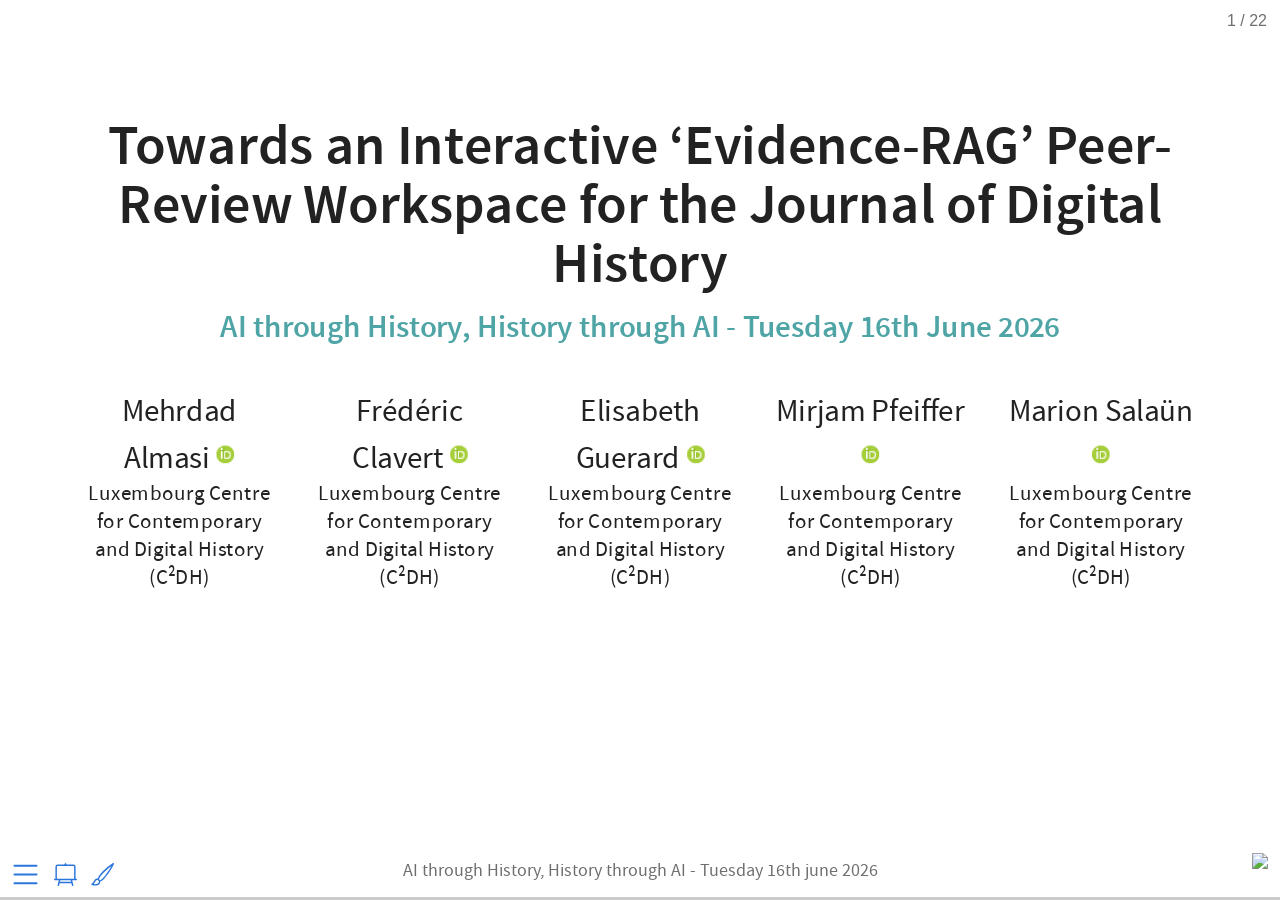
==== commit 1997c30c: "(feat) add logos of uni on first slides + qr code video" ====
--- a/docs/index.html
+++ b/docs/index.html
@@ -232,7 +232,7 @@
 <h1>Useful links</h1>
 <div class="columns">
 <div class="column" style="width:33%;">
-<p>Get access to the <strong>slides</strong></p>
+<p>Get access to the <strong>presentation slides</strong></p>
 <p><img data-src="./img/16_06_26/qrcode_slides.png"></p>
 </div><div class="column" style="width:33%;">
 <p>Get access to the <strong>Github repository</strong></p>
@@ -241,6 +241,19 @@
 <p>Get access to the <strong>Journal of Digital History</strong></p>
 <p><img data-src="./img/16_06_26/qrcode_JDH.png"></p>
 </div></div>
+<aside class="notes">
+<p>Frédéric</p>
+<style type="text/css">
+        span.MJX_Assistive_MathML {
+          position:absolute!important;
+          clip: rect(1px, 1px, 1px, 1px);
+          padding: 1px 0 0 0!important;
+          border: 0!important;
+          height: 1px!important;
+          width: 1px!important;
+          overflow: hidden!important;
+          display:block!important;
+      }</style></aside>
 </section>
 
 <section id="introduction" class="title-slide slide level1 center">
@@ -268,7 +281,6 @@
 <section id="challenges" class="title-slide slide level1 center">
 <h1>Challenges</h1>
 <ul>
-<li>Editorial decisions might rely on subjective interpretation of reviewer comments.</li>
 <li>Review processing is time-consuming.</li>
 <li>Important evidence can be overlooked when papers are long and complex.</li>
 <li>Limited transparency makes it difficult to justify editorial decisions, see <span class="citation" data-cites="martinboyle2026papertrail">Martin-Boyle et al. (<a href="#/bibliography" role="doc-biblioref" onclick="">2026</a>)</span>.</li>
@@ -289,14 +301,21 @@
       }</style></aside>
 </section>
 
-<section id="evidence-rag" class="title-slide slide level1 center scrollable">
+<section id="evidence-rag" class="title-slide slide level1 center">
 <h1>Evidence RAG</h1>
-<ol type="1">
-<li>Infrastructure : Grid5000 or local model</li>
-<li>Pipeline</li>
-<li>JDH evidence audit application</li>
-<li>Results</li>
-</ol>
+<aside class="notes">
+<p>Frédéric</p>
+<style type="text/css">
+        span.MJX_Assistive_MathML {
+          position:absolute!important;
+          clip: rect(1px, 1px, 1px, 1px);
+          padding: 1px 0 0 0!important;
+          border: 0!important;
+          height: 1px!important;
+          width: 1px!important;
+          overflow: hidden!important;
+          display:block!important;
+      }</style></aside>
 </section>
 
 <section id="infrastructure" class="title-slide slide level1 center">
@@ -313,12 +332,38 @@
 </div><div class="column" style="width:50%;">
 <p><img data-src="./img/16_06_26/grid5000.png"></p>
 </div></div>
+<aside class="notes">
+<p>Mehrdad</p>
+<style type="text/css">
+        span.MJX_Assistive_MathML {
+          position:absolute!important;
+          clip: rect(1px, 1px, 1px, 1px);
+          padding: 1px 0 0 0!important;
+          border: 0!important;
+          height: 1px!important;
+          width: 1px!important;
+          overflow: hidden!important;
+          display:block!important;
+      }</style></aside>
 </section>
 
 <section id="section" class="title-slide slide level1 center">
 <h1></h1>
 
-<img data-src="./img/16_06_26/pipeline.png" class="quarto-figure quarto-figure-center r-stretch"></section>
+<img data-src="./img/16_06_26/pipeline.png" class="quarto-figure quarto-figure-center r-stretch"><aside class="notes">
+<p>Mehrdad</p>
+<style type="text/css">
+        span.MJX_Assistive_MathML {
+          position:absolute!important;
+          clip: rect(1px, 1px, 1px, 1px);
+          padding: 1px 0 0 0!important;
+          border: 0!important;
+          height: 1px!important;
+          width: 1px!important;
+          overflow: hidden!important;
+          display:block!important;
+      }</style></aside>
+</section>
 
 <section id="application" class="title-slide slide level1 center">
 <h1>Application</h1>
@@ -333,26 +378,73 @@
 <li>🎯 <strong>Evidence Specificity</strong>: to what extent the retrieved items are related to the reviewer comment; this judges the quality of the retrieved evidence.</li>
 <li>🧩 <strong>Section Coverage</strong>: unique retrieved sections divided by total paper sections.</li>
 </ul>
+<aside class="notes">
+<p>Mehrdad</p>
+<style type="text/css">
+        span.MJX_Assistive_MathML {
+          position:absolute!important;
+          clip: rect(1px, 1px, 1px, 1px);
+          padding: 1px 0 0 0!important;
+          border: 0!important;
+          height: 1px!important;
+          width: 1px!important;
+          overflow: hidden!important;
+          display:block!important;
+      }</style></aside>
 </section>
 
 <section id="section-1" class="title-slide slide level1 center">
 <h1></h1>
 
-<img data-src="./img/16_06_26/JDH_evidence_audit_app_1.png" class="r-stretch"></section>
+<img data-src="./img/16_06_26/JDH_evidence_audit_app_1.png" class="quarto-figure quarto-figure-center r-stretch"><aside class="notes">
+<p>Mehrdad</p>
+<style type="text/css">
+        span.MJX_Assistive_MathML {
+          position:absolute!important;
+          clip: rect(1px, 1px, 1px, 1px);
+          padding: 1px 0 0 0!important;
+          border: 0!important;
+          height: 1px!important;
+          width: 1px!important;
+          overflow: hidden!important;
+          display:block!important;
+      }</style></aside>
+</section>
 
 <section id="section-2" class="title-slide slide level1 center">
 <h1></h1>
 
-<img data-src="./img/16_06_26/JDH_evidence_audit_app_2.png" class="r-stretch"></section>
+<img data-src="./img/16_06_26/JDH_evidence_audit_app_2.png" class="quarto-figure quarto-figure-center r-stretch"><aside class="notes">
+<p>Mehrdad</p>
+<style type="text/css">
+        span.MJX_Assistive_MathML {
+          position:absolute!important;
+          clip: rect(1px, 1px, 1px, 1px);
+          padding: 1px 0 0 0!important;
+          border: 0!important;
+          height: 1px!important;
+          width: 1px!important;
+          overflow: hidden!important;
+          display:block!important;
+      }</style></aside>
+</section>
 
 <section id="section-3" class="title-slide slide level1 center">
 <h1></h1>
 
-<img data-src="./img/16_06_26/JDH_evidence_audit_app_3.png" class="r-stretch"></section>
-
-<section id="section-4" class="title-slide slide level1 center">
-<h1></h1>
-<p><img data-src="./img/16_06_26/JDH_evidence_audit_app_4.png"> <img data-src="./img/16_06_26/JDH_evidence_audit_app_5.png"></p>
+<img data-src="./img/16_06_26/JDH_evidence_audit_app_3.png" class="quarto-figure quarto-figure-center r-stretch"><aside class="notes">
+<p>Mehrdad</p>
+<style type="text/css">
+        span.MJX_Assistive_MathML {
+          position:absolute!important;
+          clip: rect(1px, 1px, 1px, 1px);
+          padding: 1px 0 0 0!important;
+          border: 0!important;
+          height: 1px!important;
+          width: 1px!important;
+          overflow: hidden!important;
+          display:block!important;
+      }</style></aside>
 </section>
 
 <section id="results" class="title-slide slide level1 center">
@@ -360,7 +452,7 @@
 
 </section>
 
-<section id="section-5" class="title-slide slide level1 center">
+<section id="section-4" class="title-slide slide level1 center">
 <h1></h1>
 <div class="columns">
 <div class="column" style="width:50%;">
@@ -386,7 +478,7 @@
       }</style></aside>
 </section>
 
-<section id="section-6" class="title-slide slide level1 center">
+<section id="section-5" class="title-slide slide level1 center">
 <h1></h1>
 <div class="columns">
 <div class="column" style="width:50%;">
@@ -396,36 +488,55 @@
 <li>Claude_Qwen handled the task better than Qwen2</li>
 </ul>
 </div></div>
+<aside class="notes">
+<p>Mehrdad</p>
+<style type="text/css">
+        span.MJX_Assistive_MathML {
+          position:absolute!important;
+          clip: rect(1px, 1px, 1px, 1px);
+          padding: 1px 0 0 0!important;
+          border: 0!important;
+          height: 1px!important;
+          width: 1px!important;
+          overflow: hidden!important;
+          display:block!important;
+      }</style></aside>
+</section>
+
+<section id="section-6" class="title-slide slide level1 center">
+<h1></h1>
+
+<img data-src="./img/16_06_26/output2.png" class="quarto-figure quarto-figure-center r-stretch"><aside class="notes">
+<p>Mehrdad</p>
+<style type="text/css">
+        span.MJX_Assistive_MathML {
+          position:absolute!important;
+          clip: rect(1px, 1px, 1px, 1px);
+          padding: 1px 0 0 0!important;
+          border: 0!important;
+          height: 1px!important;
+          width: 1px!important;
+          overflow: hidden!important;
+          display:block!important;
+      }</style></aside>
 </section>
 
 <section id="section-7" class="title-slide slide level1 center">
 <h1></h1>
-<div class="columns">
-<div class="column" style="width:50%;">
-<p><img data-src="./img/16_06_26/output2.png"></p>
-</div><div class="column" style="width:50%;">
-<ul>
-<li>text placeholder</li>
-<li>text placeholder</li>
-<li>text placeholder</li>
-<li>text placeholder</li>
-</ul>
-</div></div>
-</section>
-
-<section id="section-8" class="title-slide slide level1 center">
-<h1></h1>
-<div class="columns">
-<div class="column" style="width:50%;">
-<p><img data-src="./img/16_06_26/output3.png"></p>
-</div><div class="column" style="width:50%;">
-<ul>
-<li>text placeholder</li>
-<li>text placeholder</li>
-<li>text placeholder</li>
-<li>text placeholder</li>
-</ul>
-</div></div>
+<p>… human results here</p>
+<aside class="notes">
+<p>Frédéric</p>
+<style type="text/css">
+        span.MJX_Assistive_MathML {
+          position:absolute!important;
+          clip: rect(1px, 1px, 1px, 1px);
+          padding: 1px 0 0 0!important;
+          border: 0!important;
+          height: 1px!important;
+          width: 1px!important;
+          overflow: hidden!important;
+          display:block!important;
+      }</style></aside>
 </section>
 
 <section id="future-steps" class="title-slide slide level1 center scrollable">
@@ -438,7 +549,7 @@
 <li>Extend the system to support more journals and disciplines.</li>
 </ol>
 <aside class="notes">
-<p>Mehrdad</p>
+<p>Frédéric</p>
 <style type="text/css">
         span.MJX_Assistive_MathML {
           position:absolute!important;
@@ -480,9 +591,14 @@
 
 </section>
 
-<section id="section-9" class="title-slide slide level1 center">
+<section id="section-8" class="title-slide slide level1 center">
 <h1></h1>
+<div class="columns">
+<div class="column" style="width:30%;">
+<p>Get access to the <strong>video</strong> <img data-src="./img/16_06_26/qrcode_video.png"></p>
+</div><div class="column" style="width:70%;">
 <iframe data-external="1" src="https://player.vimeo.com/video/1197973843?h=62b701aeda" width="2500" height="650" frameborder="0" title="" allow="autoplay; fullscreen; picture-in-picture" allowfullscreen=""></iframe>
+</div></div>
 <aside class="notes">
 <p>Frédéric The video length is 3 minutes.</p>
 <style type="text/css">
--- a/docs/style.css
+++ b/docs/style.css
@@ -47,6 +47,36 @@
     "Arial" ", " Helvetica "",
     sans-serif;
 }
+
+.reveal .slides section#title-slide .title,
+.reveal .slides section#title-slide .content,
+.reveal .slides section.quarto-title-block .title,
+.reveal .slides section.quarto-title-block .content {
+  position: relative;
+}
+
+.reveal .slides section#title-slide::after,
+.reveal .slides section.quarto-title-block::after {
+  content: "";
+  display: block;
+  height: 100px;
+  margin-top: 4rem;
+  background-image:
+    url("img/UNI_Logo_Inter_C2DH_cmyk_black.png"),
+    url("img/UNI_Label_C2DH_cmyk_black.png"), url("img/logo-jdh.png");
+  background-repeat: no-repeat, no-repeat;
+  background-size:
+    auto 128px,
+    auto 128px,
+    auto 128px;
+  background-position:
+    calc(50% - 250px) bottom,
+    calc(50% + 70px) bottom,
+    calc(50% + 300px) bottom;
+  width: 100%;
+  position: relative;
+}
+
 .title {
   font-size: 130%;
   font-weight: bold;
@@ -56,10 +86,6 @@
 #title-slide .title {
   font-size: clamp(1rem, 4vw, 6rem);
   line-height: 1.05;
-}
-
-#title-slide .quarto-title-authors {
-  margin-top: 0.6rem;
 }
 
 .subtitle {
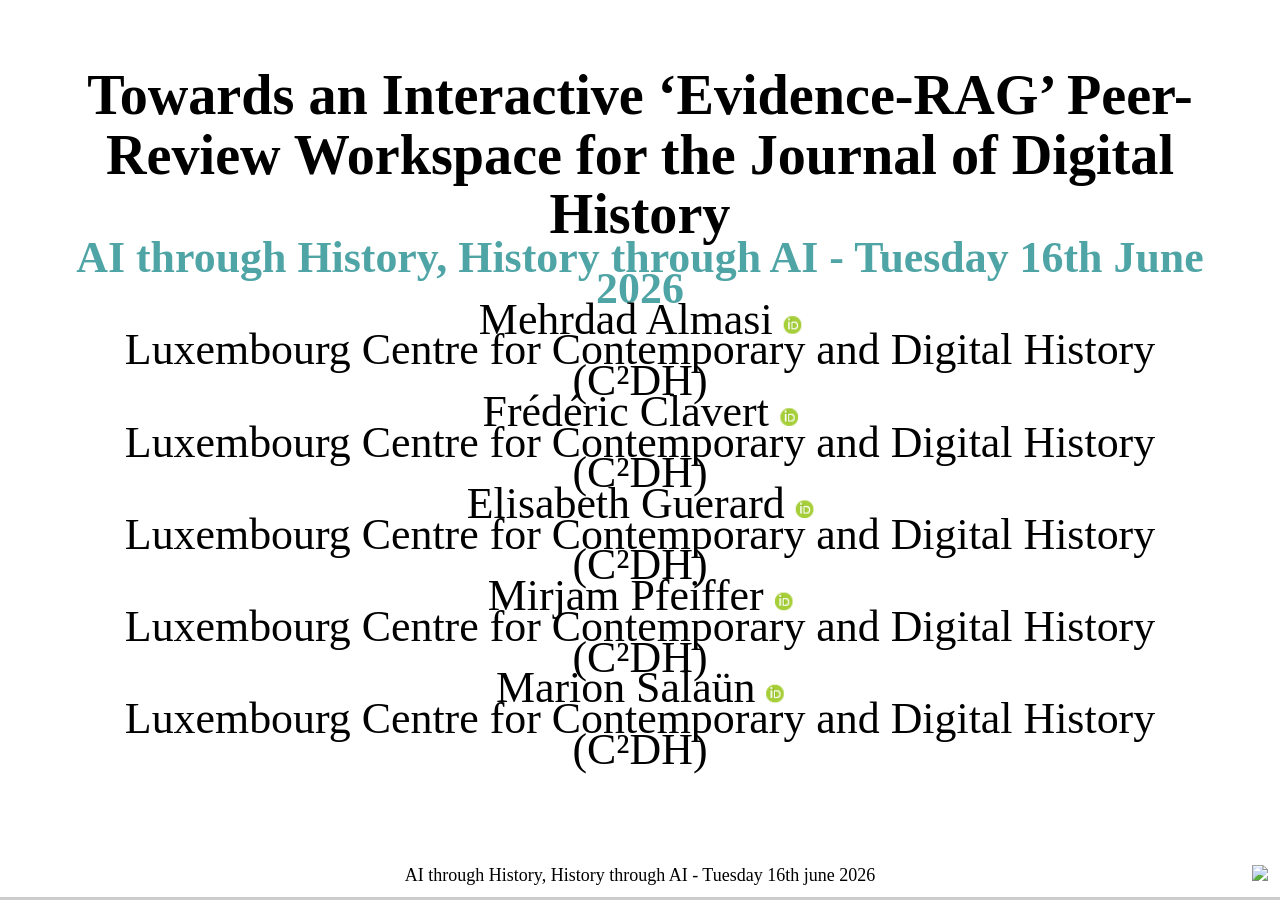
==== commit b59f9ee2: "added F comments" ====
--- a/docs/index.html
+++ b/docs/index.html
@@ -6,8 +6,8 @@
 <script src="site_libs/quarto-html/tippy.umd.min.js"></script>
 <link href="site_libs/quarto-html/tippy.css" rel="stylesheet">
 <link href="site_libs/quarto-html/light-border.css" rel="stylesheet">
-<link href="site_libs/quarto-html/quarto-syntax-highlighting-ed96de9b727972fe78a7b5d16c58bf87.css" rel="stylesheet" id="quarto-text-highlighting-styles"><meta charset="utf-8">
-  <meta name="generator" content="quarto-1.8.27">
+<link href="site_libs/quarto-html/quarto-syntax-highlighting-15634bcf2e68342d4ad2dfa704d543f6.css" rel="stylesheet" id="quarto-text-highlighting-styles"><meta charset="utf-8">
+  <meta name="generator" content="quarto-1.9.38">
 
   <title>Towards an Interactive ‘Evidence-RAG’ Peer-Review Workspace for the Journal of Digital History</title>
   <meta name="apple-mobile-web-app-capable" content="yes">
@@ -16,6 +16,9 @@
   <link rel="stylesheet" href="site_libs/revealjs/dist/reset.css">
   <link rel="stylesheet" href="site_libs/revealjs/dist/reveal.css">
   <style>
+    /* Default styles provided by pandoc.
+    ** See https://pandoc.org/MANUAL.html#variables-for-html for config info.
+    */
     code{white-space: pre-wrap;}
     span.smallcaps{font-variant: small-caps;}
     div.columns{display: flex; gap: min(4vw, 1.5em);}
@@ -31,7 +34,6 @@
     div.csl-bib-body { }
     div.csl-entry {
       clear: both;
-      margin-bottom: 0em;
     }
     .hanging-indent div.csl-entry {
       margin-left:2em;
@@ -48,7 +50,7 @@
     div.csl-indent {
       margin-left: 2em;
     }  </style>
-  <link rel="stylesheet" href="site_libs/revealjs/dist/theme/quarto-534cd8e3a96973385dffff3f4709048d.css">
+  <link rel="stylesheet" href="site_libs/revealjs/dist/theme/quarto-2740581606dc327e82f18f789b69d8a0.css">
   <link rel="stylesheet" href="style.css">
   <link href="site_libs/revealjs/plugin/quarto-line-highlight/line-highlight.css" rel="stylesheet">
   <link href="site_libs/revealjs/plugin/reveal-menu/menu.css" rel="stylesheet">
@@ -259,7 +261,10 @@
 <section id="introduction" class="title-slide slide level1 center">
 <h1>Introduction</h1>
 <p>Journal of Digital history is an <strong>international, academic, peer-reviewed and open-access journal</strong>, the <a href="https://journalofdigitalhistory.org/en/">Journal of Digital History</a> (JDH) based on the principle of multi-layered articles.</p>
-<p>Lately, it has been difficult to find peer reviewers for Journal of Digital History.</p>
+<center>
+<em>As all academic journals, the JDH experiences a peer review crisis.</em>
+</center>
+<p><br></p>
 <blockquote>
 <p>More than half of researchers now use AI for peer review — often against guidance see <span class="citation" data-cites="naddaf_more_2025">Naddaf (<a href="#/bibliography" role="doc-biblioref" onclick="">2025</a>)</span></p>
 </blockquote>
@@ -521,9 +526,14 @@
       }</style></aside>
 </section>
 
-<section id="section-7" class="title-slide slide level1 center">
-<h1></h1>
-<p>… human results here</p>
+<section id="what-a-human-thinks" class="title-slide slide level1 center">
+<h1>what a human thinks</h1>
+<ul>
+<li><p><em>claude-qwen</em> does a better job, because its ability to compare the article’s content and the review’s content is better</p></li>
+<li><p>the system we set up is not good to evaluate reviewers’ second (or third) round of comments, because lacks the ability to compare several versions of the article</p></li>
+<li><p>the model should have access to the full GitHub repository, because some reviewers look at the full repository</p></li>
+<li><p>there might be a problem of sycophancy: sometimes, the model agrees with two divergent reviewers’ evaluations on one precise aspect of an article</p></li>
+</ul>
 <aside class="notes">
 <p>Frédéric</p>
 <style type="text/css">
@@ -591,7 +601,7 @@
 
 </section>
 
-<section id="section-8" class="title-slide slide level1 center">
+<section id="section-7" class="title-slide slide level1 center">
 <h1></h1>
 <div class="columns">
 <div class="column" style="width:30%;">
@@ -618,9 +628,9 @@
 <h1>Bibliography</h1>
 
 
-<div id="refs" class="references csl-bib-body hanging-indent" data-entry-spacing="0" role="list">
+<div id="refs" class="references csl-bib-body hanging-indent" role="list">
 <div id="ref-martinboyle2026papertrail" class="csl-entry" role="listitem">
-Martin-Boyle, Anna, Cara A. C. Leckey, Martha C. Brown, and Harmanpreet Kaur. 2026. <span>“PaperTrail: A Claim-Evidence Interface for Grounding Provenance in LLM-Based Scholarly q&amp;a.”</span> In <em>Proceedings of the 2026 CHI Conference on Human Factors in Computing Systems (CHI ’26)</em>. ACM.
+Martin-Boyle, Anna, Cara A. C. Leckey, Martha C. Brown, and Harmanpreet Kaur. 2026. <span>“PaperTrail: A Claim-Evidence Interface for Grounding Provenance in LLM-Based Scholarly q&amp;a.”</span> <em>Proceedings of the 2026 CHI Conference on Human Factors in Computing Systems (CHI ’26)</em>.
 </div>
 <div id="ref-naddaf_more_2025" class="csl-entry" role="listitem">
 Naddaf, Miryam. 2025. <span>“More Than Half of Researchers Now Use <span>AI</span> for Peer Review — Often Against Guidance.”</span> <em>Nature</em> 649 (8096): 273–74. <a href="https://doi.org/10.1038/d41586-025-04066-5">https://doi.org/10.1038/d41586-025-04066-5</a>.
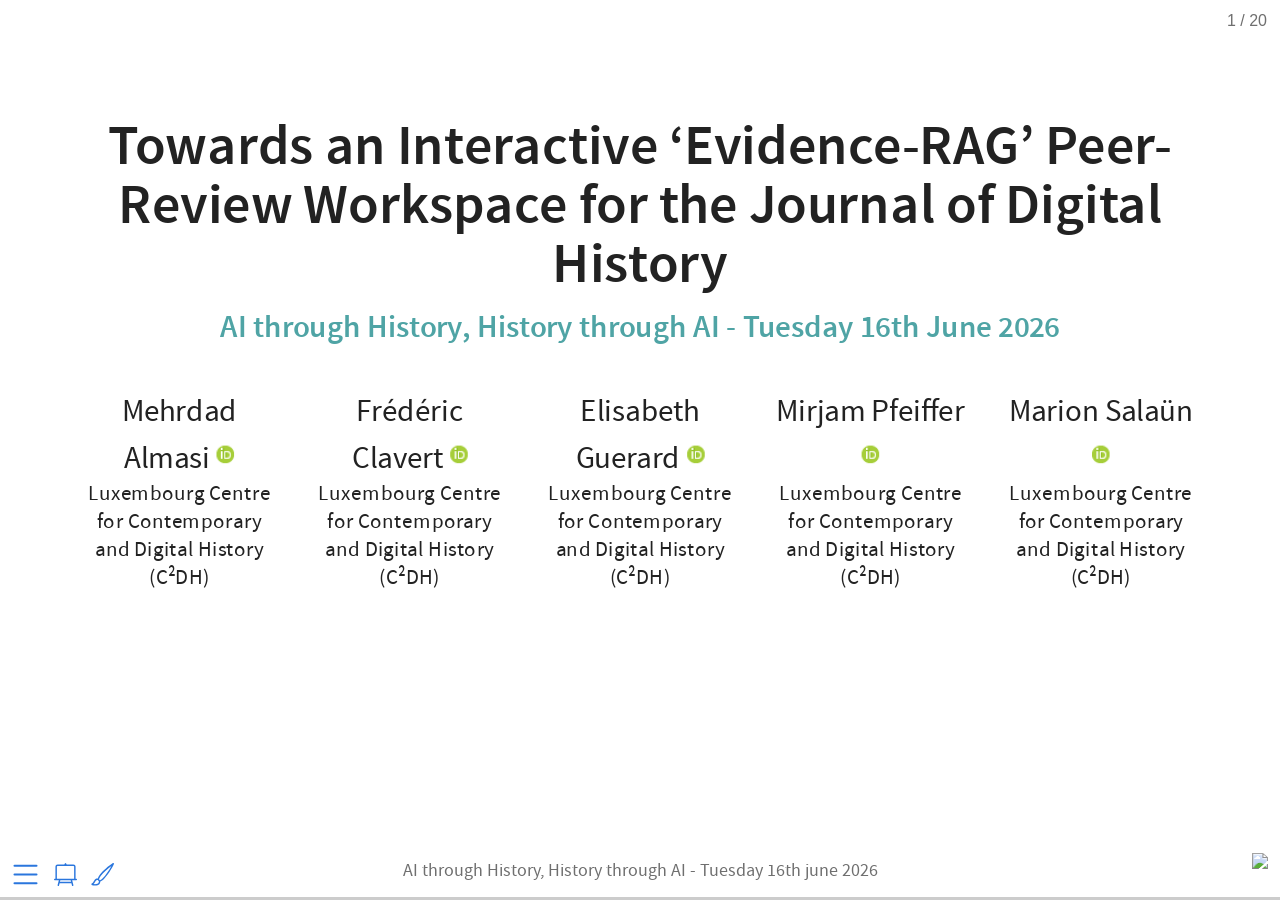
==== commit f2507c3c: "(fix) tiny typo in result for paper" ====
--- a/docs/index.html
+++ b/docs/index.html
@@ -6,8 +6,8 @@
 <script src="site_libs/quarto-html/tippy.umd.min.js"></script>
 <link href="site_libs/quarto-html/tippy.css" rel="stylesheet">
 <link href="site_libs/quarto-html/light-border.css" rel="stylesheet">
-<link href="site_libs/quarto-html/quarto-syntax-highlighting-15634bcf2e68342d4ad2dfa704d543f6.css" rel="stylesheet" id="quarto-text-highlighting-styles"><meta charset="utf-8">
-  <meta name="generator" content="quarto-1.9.38">
+<link href="site_libs/quarto-html/quarto-syntax-highlighting-ed96de9b727972fe78a7b5d16c58bf87.css" rel="stylesheet" id="quarto-text-highlighting-styles"><meta charset="utf-8">
+  <meta name="generator" content="quarto-1.8.27">
 
   <title>Towards an Interactive ‘Evidence-RAG’ Peer-Review Workspace for the Journal of Digital History</title>
   <meta name="apple-mobile-web-app-capable" content="yes">
@@ -16,9 +16,6 @@
   <link rel="stylesheet" href="site_libs/revealjs/dist/reset.css">
   <link rel="stylesheet" href="site_libs/revealjs/dist/reveal.css">
   <style>
-    /* Default styles provided by pandoc.
-    ** See https://pandoc.org/MANUAL.html#variables-for-html for config info.
-    */
     code{white-space: pre-wrap;}
     span.smallcaps{font-variant: small-caps;}
     div.columns{display: flex; gap: min(4vw, 1.5em);}
@@ -34,6 +31,7 @@
     div.csl-bib-body { }
     div.csl-entry {
       clear: both;
+      margin-bottom: 0em;
     }
     .hanging-indent div.csl-entry {
       margin-left:2em;
@@ -50,7 +48,7 @@
     div.csl-indent {
       margin-left: 2em;
     }  </style>
-  <link rel="stylesheet" href="site_libs/revealjs/dist/theme/quarto-2740581606dc327e82f18f789b69d8a0.css">
+  <link rel="stylesheet" href="site_libs/revealjs/dist/theme/quarto-534cd8e3a96973385dffff3f4709048d.css">
   <link rel="stylesheet" href="style.css">
   <link href="site_libs/revealjs/plugin/quarto-line-highlight/line-highlight.css" rel="stylesheet">
   <link href="site_libs/revealjs/plugin/reveal-menu/menu.css" rel="stylesheet">
@@ -288,8 +286,8 @@
 <ul>
 <li>Review processing is time-consuming.</li>
 <li>Important evidence can be overlooked when papers are long and complex.</li>
-<li>Limited transparency makes it difficult to justify editorial decisions, see <span class="citation" data-cites="martinboyle2026papertrail">Martin-Boyle et al. (<a href="#/bibliography" role="doc-biblioref" onclick="">2026</a>)</span>.</li>
-<li>Manual review processes are difficult to scale as submission volumes increase, see <span class="citation" data-cites="sen2025rigor">Sen and DeMazumder (<a href="#/bibliography" role="doc-biblioref" onclick="">2025</a>)</span>.</li>
+<li>Limited transparency makes it difficult to justify LLM-supported scholarly assessments and decisions, see <span class="citation" data-cites="martinboyle2026papertrail">Martin-Boyle et al. (<a href="#/bibliography" role="doc-biblioref" onclick="">2026</a>)</span>.</li>
+<li>Manual review processes are difficult to scale as submission volumes increase, see <span class="citation" data-cites="kim2025position">Kim, Lee, and Lee (<a href="#/bibliography" role="doc-biblioref" onclick="">2025</a>)</span>.</li>
 </ul>
 <aside class="notes">
 <p>Frédéric</p>
@@ -434,38 +432,20 @@
       }</style></aside>
 </section>
 
-<section id="section-3" class="title-slide slide level1 center">
-<h1></h1>
-
-<img data-src="./img/16_06_26/JDH_evidence_audit_app_3.png" class="quarto-figure quarto-figure-center r-stretch"><aside class="notes">
-<p>Mehrdad</p>
-<style type="text/css">
-        span.MJX_Assistive_MathML {
-          position:absolute!important;
-          clip: rect(1px, 1px, 1px, 1px);
-          padding: 1px 0 0 0!important;
-          border: 0!important;
-          height: 1px!important;
-          width: 1px!important;
-          overflow: hidden!important;
-          display:block!important;
-      }</style></aside>
-</section>
-
 <section id="results" class="title-slide slide level1 center">
 <h1>Results</h1>
 
 </section>
 
-<section id="section-4" class="title-slide slide level1 center">
+<section id="section-3" class="title-slide slide level1 center">
 <h1></h1>
 <div class="columns">
 <div class="column" style="width:50%;">
 <p><img data-src="./img/16_06_26/output.png"></p>
 </div><div class="column" style="width:50%;">
 <ul>
-<li>paper 1 : reviewers provide more content</li>
-<li>paper 3 : reviewers seem to have more difficulties</li>
+<li>paper 1 and paper 2: reviewers likely provided more accurate content</li>
+<li>paper 3 : reviewers seem to have more difficulties during the evaluation</li>
 </ul>
 </div></div>
 <aside class="notes">
@@ -483,32 +463,7 @@
       }</style></aside>
 </section>
 
-<section id="section-5" class="title-slide slide level1 center">
-<h1></h1>
-<div class="columns">
-<div class="column" style="width:50%;">
-<p><img data-src="./img/16_06_26/output1.png"></p>
-</div><div class="column" style="width:50%;">
-<ul>
-<li>Claude_Qwen handled the task better than Qwen2</li>
-</ul>
-</div></div>
-<aside class="notes">
-<p>Mehrdad</p>
-<style type="text/css">
-        span.MJX_Assistive_MathML {
-          position:absolute!important;
-          clip: rect(1px, 1px, 1px, 1px);
-          padding: 1px 0 0 0!important;
-          border: 0!important;
-          height: 1px!important;
-          width: 1px!important;
-          overflow: hidden!important;
-          display:block!important;
-      }</style></aside>
-</section>
-
-<section id="section-6" class="title-slide slide level1 center">
+<section id="section-4" class="title-slide slide level1 center">
 <h1></h1>
 
 <img data-src="./img/16_06_26/output2.png" class="quarto-figure quarto-figure-center r-stretch"><aside class="notes">
@@ -527,7 +482,7 @@
 </section>
 
 <section id="what-a-human-thinks" class="title-slide slide level1 center">
-<h1>what a human thinks</h1>
+<h1>What a human thinks</h1>
 <ul>
 <li><p><em>claude-qwen</em> does a better job, because its ability to compare the article’s content and the review’s content is better</p></li>
 <li><p>the system we set up is not good to evaluate reviewers’ second (or third) round of comments, because lacks the ability to compare several versions of the article</p></li>
@@ -601,7 +556,7 @@
 
 </section>
 
-<section id="section-7" class="title-slide slide level1 center">
+<section id="section-5" class="title-slide slide level1 center">
 <h1></h1>
 <div class="columns">
 <div class="column" style="width:30%;">
@@ -628,15 +583,15 @@
 <h1>Bibliography</h1>
 
 
-<div id="refs" class="references csl-bib-body hanging-indent" role="list">
+<div id="refs" class="references csl-bib-body hanging-indent" data-entry-spacing="0" role="list">
+<div id="ref-kim2025position" class="csl-entry" role="listitem">
+Kim, Jaeho, Yunseok Lee, and Seulki Lee. 2025. <span>“Position: The AI Conference Peer Review Crisis Demands Author Feedback and Reviewer Rewards.”</span> <em>arXiv Preprint arXiv:2505.04966</em>.
+</div>
 <div id="ref-martinboyle2026papertrail" class="csl-entry" role="listitem">
-Martin-Boyle, Anna, Cara A. C. Leckey, Martha C. Brown, and Harmanpreet Kaur. 2026. <span>“PaperTrail: A Claim-Evidence Interface for Grounding Provenance in LLM-Based Scholarly q&amp;a.”</span> <em>Proceedings of the 2026 CHI Conference on Human Factors in Computing Systems (CHI ’26)</em>.
+Martin-Boyle, Anna, Cara A. C. Leckey, Martha C. Brown, and Harmanpreet Kaur. 2026. <span>“PaperTrail: A Claim-Evidence Interface for Grounding Provenance in LLM-Based Scholarly q&amp;a.”</span> In <em>Proceedings of the 2026 CHI Conference on Human Factors in Computing Systems (CHI ’26)</em>. ACM.
 </div>
 <div id="ref-naddaf_more_2025" class="csl-entry" role="listitem">
 Naddaf, Miryam. 2025. <span>“More Than Half of Researchers Now Use <span>AI</span> for Peer Review — Often Against Guidance.”</span> <em>Nature</em> 649 (8096): 273–74. <a href="https://doi.org/10.1038/d41586-025-04066-5">https://doi.org/10.1038/d41586-025-04066-5</a>.
-</div>
-<div id="ref-sen2025rigor" class="csl-entry" role="listitem">
-Sen, Chandan K., and Deeptankar DeMazumder. 2025. <span>“Getting Started on Artificial Intelligence in Health Care and Clinical Research: Includes Rigor Checklist for Authors and Reviewers.”</span> <em>Advances in Wound Care</em> 15 (1).
 </div>
 </div>
 </section>
--- a/docs/site_libs/quarto-html/quarto-syntax-highlighting-ed96de9b727972fe78a7b5d16c58bf87.css
+++ b/docs/site_libs/quarto-html/quarto-syntax-highlighting-ed96de9b727972fe78a7b5d16c58bf87.css
@@ -0,0 +1,236 @@
+/* quarto syntax highlight colors */
+:root {
+  --quarto-hl-ot-color: #003B4F;
+  --quarto-hl-at-color: #657422;
+  --quarto-hl-ss-color: #20794D;
+  --quarto-hl-an-color: #5E5E5E;
+  --quarto-hl-fu-color: #4758AB;
+  --quarto-hl-st-color: #20794D;
+  --quarto-hl-cf-color: #003B4F;
+  --quarto-hl-op-color: #5E5E5E;
+  --quarto-hl-er-color: #AD0000;
+  --quarto-hl-bn-color: #AD0000;
+  --quarto-hl-al-color: #AD0000;
+  --quarto-hl-va-color: #111111;
+  --quarto-hl-bu-color: inherit;
+  --quarto-hl-ex-color: inherit;
+  --quarto-hl-pp-color: #AD0000;
+  --quarto-hl-in-color: #5E5E5E;
+  --quarto-hl-vs-color: #20794D;
+  --quarto-hl-wa-color: #5E5E5E;
+  --quarto-hl-do-color: #5E5E5E;
+  --quarto-hl-im-color: #00769E;
+  --quarto-hl-ch-color: #20794D;
+  --quarto-hl-dt-color: #AD0000;
+  --quarto-hl-fl-color: #AD0000;
+  --quarto-hl-co-color: #5E5E5E;
+  --quarto-hl-cv-color: #5E5E5E;
+  --quarto-hl-cn-color: #8f5902;
+  --quarto-hl-sc-color: #5E5E5E;
+  --quarto-hl-dv-color: #AD0000;
+  --quarto-hl-kw-color: #003B4F;
+}
+
+/* other quarto variables */
+:root {
+  --quarto-font-monospace: SFMono-Regular, Menlo, Monaco, Consolas, "Liberation Mono", "Courier New", monospace;
+}
+
+/* syntax highlight based on Pandoc's rules */
+pre > code.sourceCode > span {
+  color: #003B4F;
+}
+
+code.sourceCode > span {
+  color: #003B4F;
+}
+
+div.sourceCode,
+div.sourceCode pre.sourceCode {
+  color: #003B4F;
+}
+
+/* Normal */
+code span {
+  color: #003B4F;
+}
+
+/* Alert */
+code span.al {
+  color: #AD0000;
+  font-style: inherit;
+}
+
+/* Annotation */
+code span.an {
+  color: #5E5E5E;
+  font-style: inherit;
+}
+
+/* Attribute */
+code span.at {
+  color: #657422;
+  font-style: inherit;
+}
+
+/* BaseN */
+code span.bn {
+  color: #AD0000;
+  font-style: inherit;
+}
+
+/* BuiltIn */
+code span.bu {
+  font-style: inherit;
+}
+
+/* ControlFlow */
+code span.cf {
+  color: #003B4F;
+  font-weight: bold;
+  font-style: inherit;
+}
+
+/* Char */
+code span.ch {
+  color: #20794D;
+  font-style: inherit;
+}
+
+/* Constant */
+code span.cn {
+  color: #8f5902;
+  font-style: inherit;
+}
+
+/* Comment */
+code span.co {
+  color: #5E5E5E;
+  font-style: inherit;
+}
+
+/* CommentVar */
+code span.cv {
+  color: #5E5E5E;
+  font-style: italic;
+}
+
+/* Documentation */
+code span.do {
+  color: #5E5E5E;
+  font-style: italic;
+}
+
+/* DataType */
+code span.dt {
+  color: #AD0000;
+  font-style: inherit;
+}
+
+/* DecVal */
+code span.dv {
+  color: #AD0000;
+  font-style: inherit;
+}
+
+/* Error */
+code span.er {
+  color: #AD0000;
+  font-style: inherit;
+}
+
+/* Extension */
+code span.ex {
+  font-style: inherit;
+}
+
+/* Float */
+code span.fl {
+  color: #AD0000;
+  font-style: inherit;
+}
+
+/* Function */
+code span.fu {
+  color: #4758AB;
+  font-style: inherit;
+}
+
+/* Import */
+code span.im {
+  color: #00769E;
+  font-style: inherit;
+}
+
+/* Information */
+code span.in {
+  color: #5E5E5E;
+  font-style: inherit;
+}
+
+/* Keyword */
+code span.kw {
+  color: #003B4F;
+  font-weight: bold;
+  font-style: inherit;
+}
+
+/* Operator */
+code span.op {
+  color: #5E5E5E;
+  font-style: inherit;
+}
+
+/* Other */
+code span.ot {
+  color: #003B4F;
+  font-style: inherit;
+}
+
+/* Preprocessor */
+code span.pp {
+  color: #AD0000;
+  font-style: inherit;
+}
+
+/* SpecialChar */
+code span.sc {
+  color: #5E5E5E;
+  font-style: inherit;
+}
+
+/* SpecialString */
+code span.ss {
+  color: #20794D;
+  font-style: inherit;
+}
+
+/* String */
+code span.st {
+  color: #20794D;
+  font-style: inherit;
+}
+
+/* Variable */
+code span.va {
+  color: #111111;
+  font-style: inherit;
+}
+
+/* VerbatimString */
+code span.vs {
+  color: #20794D;
+  font-style: inherit;
+}
+
+/* Warning */
+code span.wa {
+  color: #5E5E5E;
+  font-style: italic;
+}
+
+.prevent-inlining {
+  content: "</";
+}
+
+/*# sourceMappingURL=0920dd6d7437995b8cdf7429764427b1.css.map */
--- a/docs/site_libs/revealjs/dist/theme/quarto-534cd8e3a96973385dffff3f4709048d.css
+++ b/docs/site_libs/revealjs/dist/theme/quarto-534cd8e3a96973385dffff3f4709048d.css
@@ -0,0 +1,8 @@
+@import"./fonts/source-sans-pro/source-sans-pro.css";:root{--r-background-color: #fff;--r-main-font: Source Sans Pro, Helvetica, sans-serif;--r-main-font-size: 40px;--r-main-color: #222;--r-block-margin: 12px;--r-heading-margin: 0 0 12px 0;--r-heading-font: Source Sans Pro, Helvetica, sans-serif;--r-heading-color: #222;--r-heading-line-height: 1.2;--r-heading-letter-spacing: normal;--r-heading-text-transform: none;--r-heading-text-shadow: none;--r-heading-font-weight: 600;--r-heading1-text-shadow: none;--r-heading1-size: 2.5em;--r-heading2-size: 1.6em;--r-heading3-size: 1.3em;--r-heading4-size: 1em;--r-code-font: SFMono-Regular, Menlo, Monaco, Consolas, Liberation Mono, Courier New, monospace;--r-link-color: #2a76dd;--r-link-color-dark: rgb(25.6720647773, 83.0566801619, 160.8279352227);--r-link-color-hover: rgb(85.979757085, 146.2874493927, 228.020242915);--r-selection-background-color: rgb(151.9493927126, 188.7186234818, 238.5506072874);--r-selection-color: #fff;--r-overlay-element-bg-color: 240, 240, 240;--r-overlay-element-fg-color: 0, 0, 0}.reveal-viewport{background:#fff;background-color:var(--r-background-color)}.reveal{font-family:var(--r-main-font);font-size:var(--r-main-font-size);font-weight:normal;color:var(--r-main-color)}.reveal ::selection{color:var(--r-selection-color);background:var(--r-selection-background-color);text-shadow:none}.reveal ::-moz-selection{color:var(--r-selection-color);background:var(--r-selection-background-color);text-shadow:none}.reveal .slides section,.reveal .slides section>section{line-height:1.3;font-weight:inherit}.reveal h1,.reveal h2,.reveal h3,.reveal h4,.reveal h5,.reveal h6{margin:var(--r-heading-margin);color:var(--r-heading-color);font-family:var(--r-heading-font);font-weight:var(--r-heading-font-weight);line-height:var(--r-heading-line-height);letter-spacing:var(--r-heading-letter-spacing);text-transform:var(--r-heading-text-transform);text-shadow:var(--r-heading-text-shadow);word-wrap:break-word}.reveal h1{font-size:var(--r-heading1-size)}.reveal h2{font-size:var(--r-heading2-size)}.reveal h3{font-size:var(--r-heading3-size)}.reveal h4{font-size:var(--r-heading4-size)}.reveal h1{text-shadow:var(--r-heading1-text-shadow)}.reveal p{margin:var(--r-block-margin) 0;line-height:1.3}.reveal h1:last-child,.reveal h2:last-child,.reveal h3:last-child,.reveal h4:last-child,.reveal h5:last-child,.reveal h6:last-child{margin-bottom:0}.reveal img,.reveal video,.reveal iframe{max-width:95%;max-height:95%}.reveal strong,.reveal b{font-weight:bold}.reveal em{font-style:italic}.reveal ol,.reveal dl,.reveal ul{display:inline-block;text-align:left;margin:0 0 0 1em}.reveal ol{list-style-type:decimal}.reveal ul{list-style-type:disc}.reveal ul ul{list-style-type:square}.reveal ul ul ul{list-style-type:circle}.reveal ul ul,.reveal ul ol,.reveal ol ol,.reveal ol ul{display:block;margin-left:40px}.reveal dt{font-weight:bold}.reveal dd{margin-left:40px}.reveal blockquote{display:block;position:relative;width:70%;margin:var(--r-block-margin) auto;padding:5px;font-style:italic;background:hsla(0,0%,100%,.05);box-shadow:0px 0px 2px rgba(0,0,0,.2)}.reveal blockquote p:first-child,.reveal blockquote p:last-child{display:inline-block}.reveal q{font-style:italic}.reveal pre{display:block;position:relative;width:90%;margin:var(--r-block-margin) auto;text-align:left;font-size:.55em;font-family:var(--r-code-font);line-height:1.2em;word-wrap:break-word;box-shadow:0px 5px 15px rgba(0,0,0,.15)}.reveal code{font-family:var(--r-code-font);text-transform:none;tab-size:2}.reveal pre code{display:block;padding:5px;overflow:auto;max-height:400px;word-wrap:normal}.reveal .code-wrapper{white-space:normal}.reveal .code-wrapper code{white-space:pre}.reveal table{margin:auto;border-collapse:collapse;border-spacing:0}.reveal table th{font-weight:bold}.reveal table th,.reveal table td{text-align:left;padding:.2em .5em .2em .5em;border-bottom:1px solid}.reveal table th[align=center],.reveal table td[align=center]{text-align:center}.reveal table th[align=right],.reveal table td[align=right]{text-align:right}.reveal table tbody tr:last-child th,.reveal table tbody tr:last-child td{border-bottom:none}.reveal sup{vertical-align:super;font-size:smaller}.reveal sub{vertical-align:sub;font-size:smaller}.reveal small{display:inline-block;font-size:.6em;line-height:1.2em;vertical-align:top}.reveal small *{vertical-align:top}.reveal img{margin:var(--r-block-margin) 0}.reveal a{color:var(--r-link-color);text-decoration:none;transition:color .15s ease}.reveal a:hover{color:var(--r-link-color-hover);text-shadow:none;border:none}.reveal .roll span:after{color:#fff;background:var(--r-link-color-dark)}.reveal .r-frame{border:4px solid var(--r-main-color);box-shadow:0 0 10px rgba(0,0,0,.15)}.reveal a .r-frame{transition:all .15s linear}.reveal a:hover .r-frame{border-color:var(--r-link-color);box-shadow:0 0 20px rgba(0,0,0,.55)}.reveal .controls{color:var(--r-link-color)}.reveal .progress{background:rgba(0,0,0,.2);color:var(--r-link-color)}@media print{.backgrounds{background-color:var(--r-background-color)}}.top-right{position:absolute;top:1em;right:1em}.visually-hidden{border:0;clip:rect(0 0 0 0);height:auto;margin:0;overflow:hidden;padding:0;position:absolute;width:1px;white-space:nowrap}.hidden{display:none !important}.zindex-bottom{z-index:-1 !important}figure.figure{display:block}.quarto-layout-panel{margin-bottom:1em}.quarto-layout-panel>figure{width:100%}.quarto-layout-panel>figure>figcaption,.quarto-layout-panel>.panel-caption{margin-top:10pt}.quarto-layout-panel>.table-caption{margin-top:0px}.table-caption p{margin-bottom:.5em}.quarto-layout-row{display:flex;flex-direction:row;align-items:flex-start}.quarto-layout-valign-top{align-items:flex-start}.quarto-layout-valign-bottom{align-items:flex-end}.quarto-layout-valign-center{align-items:center}.quarto-layout-cell{position:relative;margin-right:20px}.quarto-layout-cell:last-child{margin-right:0}.quarto-layout-cell figure,.quarto-layout-cell>p{margin:.2em}.quarto-layout-cell img{max-width:100%}.quarto-layout-cell .html-widget{width:100% !important}.quarto-layout-cell div figure p{margin:0}.quarto-layout-cell figure{display:block;margin-inline-start:0;margin-inline-end:0}.quarto-layout-cell table{display:inline-table}.quarto-layout-cell-subref figcaption,figure .quarto-layout-row figure figcaption{text-align:center;font-style:italic}.quarto-figure{position:relative;margin-bottom:1em}.quarto-figure>figure{width:100%;margin-bottom:0}.quarto-figure-left>figure>p,.quarto-figure-left>figure>div{text-align:left}.quarto-figure-center>figure>p,.quarto-figure-center>figure>div{text-align:center}.quarto-figure-right>figure>p,.quarto-figure-right>figure>div{text-align:right}.quarto-figure>figure>div.cell-annotation,.quarto-figure>figure>div code{text-align:left}figure>p:empty{display:none}figure>p:first-child{margin-top:0;margin-bottom:0}figure>figcaption.quarto-float-caption-bottom{margin-bottom:.5em}figure>figcaption.quarto-float-caption-top{margin-top:.5em}div[id^=tbl-]{position:relative}.quarto-figure>.anchorjs-link{position:absolute;top:.6em;right:.5em}div[id^=tbl-]>.anchorjs-link{position:absolute;top:.7em;right:.3em}.quarto-figure:hover>.anchorjs-link,div[id^=tbl-]:hover>.anchorjs-link,h2:hover>.anchorjs-link,h3:hover>.anchorjs-link,h4:hover>.anchorjs-link,h5:hover>.anchorjs-link,h6:hover>.anchorjs-link,.reveal-anchorjs-link>.anchorjs-link{opacity:1}#title-block-header{margin-block-end:1rem;position:relative;margin-top:-1px}#title-block-header .abstract{margin-block-start:1rem}#title-block-header .abstract .abstract-title{font-weight:600}#title-block-header a{text-decoration:none}#title-block-header .author,#title-block-header .date,#title-block-header .doi{margin-block-end:.2rem}#title-block-header .quarto-title-block>div{display:flex}#title-block-header .quarto-title-block>div>h1{flex-grow:1}#title-block-header .quarto-title-block>div>button{flex-shrink:0;height:2.25rem;margin-top:0}tr.header>th>p:last-of-type{margin-bottom:0px}table,table.table{margin-top:.5rem;margin-bottom:.5rem}caption,.table-caption{padding-top:.5rem;padding-bottom:.5rem;text-align:center}figure.quarto-float-tbl figcaption.quarto-float-caption-top{margin-top:.5rem;margin-bottom:.25rem;text-align:center}figure.quarto-float-tbl figcaption.quarto-float-caption-bottom{padding-top:.25rem;margin-bottom:.5rem;text-align:center}.utterances{max-width:none;margin-left:-8px}iframe{margin-bottom:1em}details{margin-bottom:1em}details[show]{margin-bottom:0}details>summary{color:rgb(110.5,110.5,110.5)}details>summary>p:only-child{display:inline}div.code-copy-outer-scaffold{position:relative}dd code:not(.sourceCode),p code:not(.sourceCode){white-space:pre-wrap}code{white-space:pre}@media print{code{white-space:pre-wrap}}pre>code{display:block}pre>code.sourceCode{white-space:pre}pre>code.sourceCode>span>a:first-child::before{text-decoration:none}pre.code-overflow-wrap>code.sourceCode{white-space:pre-wrap}pre.code-overflow-scroll>code.sourceCode{white-space:pre}code a:any-link{color:inherit;text-decoration:none}code a:hover{color:inherit;text-decoration:underline}ul.task-list{padding-left:1em}[data-tippy-root]{display:inline-block}.tippy-content .footnote-back{display:none}.footnote-back{margin-left:.2em}.tippy-content{overflow-x:auto}.quarto-embedded-source-code{display:none}.quarto-unresolved-ref{font-weight:600}.quarto-cover-image{max-width:35%;float:right;margin-left:30px}.cell-output-display .widget-subarea{margin-bottom:1em}.cell-output-display:not(.no-overflow-x),.knitsql-table:not(.no-overflow-x){overflow-x:auto}.panel-input{margin-bottom:1em}.panel-input>div,.panel-input>div>div{display:inline-block;vertical-align:top;padding-right:12px}.panel-input>p:last-child{margin-bottom:0}.layout-sidebar{margin-bottom:1em}.layout-sidebar .tab-content{border:none}.tab-content>.page-columns.active{display:grid}div.sourceCode>iframe{width:100%;height:300px;margin-bottom:-0.5em}a{text-underline-offset:3px}.callout pre.sourceCode{padding-left:0}div.ansi-escaped-output{font-family:monospace;display:block}/*!
+*
+* ansi colors from IPython notebook's
+*
+* we also add `bright-[color]-` synonyms for the `-[color]-intense` classes since
+* that seems to be what ansi_up emits
+*
+*/.ansi-black-fg{color:#3e424d}.ansi-black-bg{background-color:#3e424d}.ansi-black-intense-black,.ansi-bright-black-fg{color:#282c36}.ansi-black-intense-black,.ansi-bright-black-bg{background-color:#282c36}.ansi-red-fg{color:#e75c58}.ansi-red-bg{background-color:#e75c58}.ansi-red-intense-red,.ansi-bright-red-fg{color:#b22b31}.ansi-red-intense-red,.ansi-bright-red-bg{background-color:#b22b31}.ansi-green-fg{color:#00a250}.ansi-green-bg{background-color:#00a250}.ansi-green-intense-green,.ansi-bright-green-fg{color:#007427}.ansi-green-intense-green,.ansi-bright-green-bg{background-color:#007427}.ansi-yellow-fg{color:#ddb62b}.ansi-yellow-bg{background-color:#ddb62b}.ansi-yellow-intense-yellow,.ansi-bright-yellow-fg{color:#b27d12}.ansi-yellow-intense-yellow,.ansi-bright-yellow-bg{background-color:#b27d12}.ansi-blue-fg{color:#208ffb}.ansi-blue-bg{background-color:#208ffb}.ansi-blue-intense-blue,.ansi-bright-blue-fg{color:#0065ca}.ansi-blue-intense-blue,.ansi-bright-blue-bg{background-color:#0065ca}.ansi-magenta-fg{color:#d160c4}.ansi-magenta-bg{background-color:#d160c4}.ansi-magenta-intense-magenta,.ansi-bright-magenta-fg{color:#a03196}.ansi-magenta-intense-magenta,.ansi-bright-magenta-bg{background-color:#a03196}.ansi-cyan-fg{color:#60c6c8}.ansi-cyan-bg{background-color:#60c6c8}.ansi-cyan-intense-cyan,.ansi-bright-cyan-fg{color:#258f8f}.ansi-cyan-intense-cyan,.ansi-bright-cyan-bg{background-color:#258f8f}.ansi-white-fg{color:#c5c1b4}.ansi-white-bg{background-color:#c5c1b4}.ansi-white-intense-white,.ansi-bright-white-fg{color:#a1a6b2}.ansi-white-intense-white,.ansi-bright-white-bg{background-color:#a1a6b2}.ansi-default-inverse-fg{color:#fff}.ansi-default-inverse-bg{background-color:#000}.ansi-bold{font-weight:bold}.ansi-underline{text-decoration:underline}:root{--quarto-body-bg: #fff;--quarto-body-color: #222;--quarto-text-muted: rgb(110.5, 110.5, 110.5);--quarto-border-color: #bbbbbb;--quarto-border-width: 1px;--quarto-border-radius: 4px}table.gt_table{color:var(--quarto-body-color);font-size:1em;width:100%;background-color:rgba(0,0,0,0);border-top-width:inherit;border-bottom-width:inherit;border-color:var(--quarto-border-color)}table.gt_table th.gt_column_spanner_outer{color:var(--quarto-body-color);background-color:rgba(0,0,0,0);border-top-width:inherit;border-bottom-width:inherit;border-color:var(--quarto-border-color)}table.gt_table th.gt_col_heading{color:var(--quarto-body-color);font-weight:bold;background-color:rgba(0,0,0,0)}table.gt_table thead.gt_col_headings{border-bottom:1px solid currentColor;border-top-width:inherit;border-top-color:var(--quarto-border-color)}table.gt_table thead.gt_col_headings:not(:first-child){border-top-width:1px;border-top-color:var(--quarto-border-color)}table.gt_table td.gt_row{border-bottom-width:1px;border-bottom-color:var(--quarto-border-color);border-top-width:0px}table.gt_table tbody.gt_table_body{border-top-width:1px;border-bottom-width:1px;border-bottom-color:var(--quarto-border-color);border-top-color:currentColor}div.columns{display:initial;gap:initial}div.column{display:inline-block;overflow-x:initial;vertical-align:top;width:50%}.code-annotation-tip-content{word-wrap:break-word}.code-annotation-container-hidden{display:none !important}dl.code-annotation-container-grid{display:grid;grid-template-columns:min-content auto}dl.code-annotation-container-grid dt{grid-column:1}dl.code-annotation-container-grid dd{grid-column:2}pre.sourceCode.code-annotation-code{padding-right:0}code.sourceCode .code-annotation-anchor{z-index:100;position:relative;float:right;background-color:rgba(0,0,0,0)}input[type=checkbox]{margin-right:.5ch}:root{--mermaid-bg-color: #fff;--mermaid-edge-color: #999;--mermaid-node-fg-color: #222;--mermaid-fg-color: #222;--mermaid-fg-color--lighter: rgb(59.5, 59.5, 59.5);--mermaid-fg-color--lightest: #555555;--mermaid-font-family: Source Sans Pro, Helvetica, sans-serif;--mermaid-label-bg-color: #fff;--mermaid-label-fg-color: #2a76dd;--mermaid-node-bg-color: rgba(42, 118, 221, 0.1);--mermaid-node-fg-color: #222}@media print{:root{font-size:11pt}#quarto-sidebar,#TOC,.nav-page{display:none}.page-columns .content{grid-column-start:page-start}.fixed-top{position:relative}.panel-caption,.figure-caption,figcaption{color:#666}}.code-copy-button{position:absolute;top:0;right:0;border:0;margin-top:5px;margin-right:5px;background-color:rgba(0,0,0,0);z-index:3}.code-copy-button-tooltip{font-size:.75em}div.code-copy-outer-scaffold:hover>.code-copy-button>.bi::before{display:inline-block;height:1rem;width:1rem;content:"";vertical-align:-0.125em;background-image:url('data:image/svg+xml,<svg xmlns="http://www.w3.org/2000/svg" width="16" height="16" fill="rgb(111, 111, 111)" viewBox="0 0 16 16"><path d="M4 1.5H3a2 2 0 0 0-2 2V14a2 2 0 0 0 2 2h10a2 2 0 0 0 2-2V3.5a2 2 0 0 0-2-2h-1v1h1a1 1 0 0 1 1 1V14a1 1 0 0 1-1 1H3a1 1 0 0 1-1-1V3.5a1 1 0 0 1 1-1h1v-1z"/><path d="M9.5 1a.5.5 0 0 1 .5.5v1a.5.5 0 0 1-.5.5h-3a.5.5 0 0 1-.5-.5v-1a.5.5 0 0 1 .5-.5h3zm-3-1A1.5 1.5 0 0 0 5 1.5v1A1.5 1.5 0 0 0 6.5 4h3A1.5 1.5 0 0 0 11 2.5v-1A1.5 1.5 0 0 0 9.5 0h-3z"/></svg>');background-repeat:no-repeat;background-size:1rem 1rem}div.code-copy-outer-scaffold:hover>.code-copy-button-checked>.bi::before{background-image:url('data:image/svg+xml,<svg xmlns="http://www.w3.org/2000/svg" width="16" height="16" fill="rgb(111, 111, 111)" viewBox="0 0 16 16"><path d="M13.854 3.646a.5.5 0 0 1 0 .708l-7 7a.5.5 0 0 1-.708 0l-3.5-3.5a.5.5 0 1 1 .708-.708L6.5 10.293l6.646-6.647a.5.5 0 0 1 .708 0z"/></svg>')}div.code-copy-outer-scaffold:hover>.code-copy-button:hover>.bi::before{background-image:url('data:image/svg+xml,<svg xmlns="http://www.w3.org/2000/svg" width="16" height="16" fill="rgb(42, 118, 221)" viewBox="0 0 16 16"><path d="M4 1.5H3a2 2 0 0 0-2 2V14a2 2 0 0 0 2 2h10a2 2 0 0 0 2-2V3.5a2 2 0 0 0-2-2h-1v1h1a1 1 0 0 1 1 1V14a1 1 0 0 1-1 1H3a1 1 0 0 1-1-1V3.5a1 1 0 0 1 1-1h1v-1z"/><path d="M9.5 1a.5.5 0 0 1 .5.5v1a.5.5 0 0 1-.5.5h-3a.5.5 0 0 1-.5-.5v-1a.5.5 0 0 1 .5-.5h3zm-3-1A1.5 1.5 0 0 0 5 1.5v1A1.5 1.5 0 0 0 6.5 4h3A1.5 1.5 0 0 0 11 2.5v-1A1.5 1.5 0 0 0 9.5 0h-3z"/></svg>')}div.code-copy-outer-scaffold:hover>.code-copy-button-checked:hover>.bi::before{background-image:url('data:image/svg+xml,<svg xmlns="http://www.w3.org/2000/svg" width="16" height="16" fill="rgb(42, 118, 221)"  viewBox="0 0 16 16"><path d="M13.854 3.646a.5.5 0 0 1 0 .708l-7 7a.5.5 0 0 1-.708 0l-3.5-3.5a.5.5 0 1 1 .708-.708L6.5 10.293l6.646-6.647a.5.5 0 0 1 .708 0z"/></svg>')}.panel-tabset [role=tablist]{border-bottom:1px solid #bbb;list-style:none;margin:0;padding:0;width:100%}.panel-tabset [role=tablist] *{-webkit-box-sizing:border-box;box-sizing:border-box}@media(min-width: 30em){.panel-tabset [role=tablist] li{display:inline-block}}.panel-tabset [role=tab]{border:1px solid rgba(0,0,0,0);border-top-color:#bbb;display:block;padding:.5em 1em;text-decoration:none}@media(min-width: 30em){.panel-tabset [role=tab]{border-top-color:rgba(0,0,0,0);display:inline-block;margin-bottom:-1px}}.panel-tabset [role=tab][aria-selected=true]{background-color:#bbb}@media(min-width: 30em){.panel-tabset [role=tab][aria-selected=true]{background-color:rgba(0,0,0,0);border:1px solid #bbb;border-bottom-color:#fff}}@media(min-width: 30em){.panel-tabset [role=tab]:hover:not([aria-selected=true]){border:1px solid #bbb}}.code-with-filename .code-with-filename-file{margin-bottom:0;padding-bottom:2px;padding-top:2px;padding-left:.7em;border:var(--quarto-border-width) solid var(--quarto-border-color);border-radius:var(--quarto-border-radius);border-bottom:0;border-bottom-left-radius:0%;border-bottom-right-radius:0%}.code-with-filename div.sourceCode,.reveal .code-with-filename div.sourceCode{margin-top:0;border-top-left-radius:0%;border-top-right-radius:0%}.code-with-filename .code-with-filename-file pre{margin-bottom:0}.code-with-filename .code-with-filename-file{background-color:rgba(219,219,219,.8)}.quarto-dark .code-with-filename .code-with-filename-file{background-color:#555}.code-with-filename .code-with-filename-file strong{font-weight:400}.reveal.center .slide aside,.reveal.center .slide div.aside{position:initial}section.has-light-background,section.has-light-background h1,section.has-light-background h2,section.has-light-background h3,section.has-light-background h4,section.has-light-background h5,section.has-light-background h6{color:#222}section.has-light-background a,section.has-light-background a:hover{color:#2a76dd}section.has-light-background code{color:#4758ab}section.has-dark-background,section.has-dark-background h1,section.has-dark-background h2,section.has-dark-background h3,section.has-dark-background h4,section.has-dark-background h5,section.has-dark-background h6{color:#fff}section.has-dark-background a,section.has-dark-background a:hover{color:#42affa}section.has-dark-background code{color:#ffa07a}#title-slide,div.reveal div.slides section.quarto-title-block{text-align:center}#title-slide .subtitle,div.reveal div.slides section.quarto-title-block .subtitle{margin-bottom:2.5rem}.reveal .slides{text-align:left}.reveal .title-slide h1{font-size:1.6em}.reveal[data-navigation-mode=linear] .title-slide h1{font-size:2.5em}.reveal div.sourceCode{border:1px solid #bbb;border-radius:4px}.reveal pre{width:100%;box-shadow:none;background-color:#fff;border:none;margin:0;font-size:.55em;line-height:1.3;font-family:SFMono-Regular,Menlo,Monaco,Consolas,"Liberation Mono","Courier New",monospace}.reveal pre code{background-color:#fff;font-size:inherit;color:#222;font-family:inherit}.reveal pre.sourceCode code{color:#222;font-size:inherit;background-color:inherit;white-space:pre;font-family:inherit;padding:6px 9px;max-height:500px}.reveal .code-with-filename .code-with-filename-file pre{background-color:unset}.reveal code{color:var(--quarto-hl-fu-color);font-size:.875em;background-color:rgba(0,0,0,0);white-space:pre-wrap;font-family:SFMono-Regular,Menlo,Monaco,Consolas,"Liberation Mono","Courier New",monospace}.reveal .column-output-location{display:flex;align-items:stretch}.reveal .column-output-location .column:first-of-type div.sourceCode{height:100%;background-color:#fff}.reveal blockquote{display:block;position:relative;color:rgb(110.5,110.5,110.5);width:unset;margin:var(--r-block-margin) auto;padding:.625rem 1.75rem;border-left:.25rem solid rgb(110.5,110.5,110.5);font-style:normal;background:none;box-shadow:none}.reveal blockquote p:first-child,.reveal blockquote p:last-child{display:block}.reveal .slide aside,.reveal .slide div.aside{position:absolute;bottom:20px;font-size:0.7em;color:rgb(110.5,110.5,110.5)}.reveal .slide sup{font-size:0.7em}.reveal .slide.scrollable aside,.reveal .slide.scrollable div.aside{position:relative;margin-top:1em}.reveal .slide aside .aside-footnotes{margin-bottom:0}.reveal .slide aside .aside-footnotes li:first-of-type{margin-top:0}.reveal .layout-sidebar{display:flex;width:100%;margin-top:.8em}.reveal .layout-sidebar .panel-sidebar{width:270px}.reveal .layout-sidebar-left .panel-sidebar{margin-right:calc(0.5em*2)}.reveal .layout-sidebar-right .panel-sidebar{margin-left:calc(0.5em*2)}.reveal .layout-sidebar .panel-fill,.reveal .layout-sidebar .panel-center,.reveal .layout-sidebar .panel-tabset{flex:1}.reveal .panel-input,.reveal .panel-sidebar{font-size:.5em;padding:.5em;border-style:solid;border-color:#bbb;border-width:1px;border-radius:4px;background-color:#f8f9fa}.reveal .panel-sidebar :first-child,.reveal .panel-fill :first-child{margin-top:0}.reveal .panel-sidebar :last-child,.reveal .panel-fill :last-child{margin-bottom:0}.panel-input>div,.panel-input>div>div{vertical-align:middle;padding-right:1em}.reveal p,.reveal .slides section,.reveal .slides section>section{line-height:1.3}.reveal.smaller .slides section{font-size:0.7em}.reveal.smaller .slides section section{font-size:inherit}.reveal.smaller .slides h1{font-size:calc(2.5em/0.7)}.reveal.smaller .slides h2{font-size:calc(1.6em/0.7)}.reveal.smaller .slides h3{font-size:calc(1.3em/0.7)}.reveal .slides section.smaller{font-size:0.7em}.reveal .slides section.smaller h1{font-size:calc(2.5em/0.7)}.reveal .slides section.smaller h2{font-size:calc(1.6em/0.7)}.reveal .slides section.smaller h3{font-size:calc(1.3em/0.7)}.reveal .slides section div.callout{font-size:0.7em}.reveal .slides section div.callout h1{font-size:calc(2.5em/0.7)}.reveal .slides section div.callout h2{font-size:calc(1.6em/0.7)}.reveal .slides section div.callout h3{font-size:calc(1.3em/0.7)}.reveal .columns>.column>:not(ul,ol){margin-left:.25rem;margin-right:.25rem}.reveal .columns>.column:first-child>:not(ul,ol){margin-right:.5rem;margin-left:0}.reveal .columns>.column:last-child>:not(ul,ol){margin-right:0;margin-left:.5rem}.reveal .slide-number{color:rgb(85.979757085,146.2874493927,228.020242915);background-color:#fff}.reveal .footer{color:rgb(110.5,110.5,110.5)}.reveal .footer a{color:#2a76dd}.reveal .footer.has-dark-background{color:#fff}.reveal .footer.has-dark-background a{color:rgb(122.7,198.1114130435,250)}.reveal .footer.has-light-background{color:hsl(0,0%,31.2169312169%)}.reveal .footer.has-light-background a{color:rgb(105.9,154.769273743,221)}.reveal .slide-number{color:rgb(110.5,110.5,110.5)}.reveal .slide-number.has-dark-background{color:#fff}.reveal .slide-number.has-light-background{color:hsl(0,0%,31.2169312169%)}.reveal .slide figure>figcaption,.reveal .slide img.stretch+p.caption,.reveal .slide img.r-stretch+p.caption{font-size:0.7em}@media screen and (min-width: 500px){.reveal .controls[data-controls-layout=edges] .navigate-left{left:.2em}.reveal .controls[data-controls-layout=edges] .navigate-right{right:.2em}.reveal .controls[data-controls-layout=edges] .navigate-up{top:.4em}.reveal .controls[data-controls-layout=edges] .navigate-down{bottom:2.3em}}.tippy-box[data-theme~=light-border]{background-color:#fff;color:#222;border-radius:4px;border:solid 1px rgb(110.5,110.5,110.5);font-size:.6em}.tippy-box[data-theme~=light-border] .tippy-arrow{color:rgb(110.5,110.5,110.5)}.tippy-box[data-placement^=bottom]>.tippy-content{padding:7px 10px;z-index:1}.reveal .panel-tabset [role=tab]{padding:.25em .7em}.reveal .slide-menu-button .fa-bars::before{background-image:url('data:image/svg+xml,<svg xmlns="http://www.w3.org/2000/svg" width="16" height="16" fill="rgb(42, 118, 221)" class="bi bi-list" viewBox="0 0 16 16"><path fill-rule="evenodd" d="M2.5 12a.5.5 0 0 1 .5-.5h10a.5.5 0 0 1 0 1H3a.5.5 0 0 1-.5-.5zm0-4a.5.5 0 0 1 .5-.5h10a.5.5 0 0 1 0 1H3a.5.5 0 0 1-.5-.5zm0-4a.5.5 0 0 1 .5-.5h10a.5.5 0 0 1 0 1H3a.5.5 0 0 1-.5-.5z"/></svg>')}.reveal .slide-chalkboard-buttons .fa-easel2::before{background-image:url('data:image/svg+xml,<svg xmlns="http://www.w3.org/2000/svg" width="16" height="16" fill="rgb(42, 118, 221)" class="bi bi-easel2" viewBox="0 0 16 16"><path fill-rule="evenodd" d="M8 0a.5.5 0 0 1 .447.276L8.81 1h4.69A1.5 1.5 0 0 1 15 2.5V11h.5a.5.5 0 0 1 0 1h-2.86l.845 3.379a.5.5 0 0 1-.97.242L12.11 14H3.89l-.405 1.621a.5.5 0 0 1-.97-.242L3.36 12H.5a.5.5 0 0 1 0-1H1V2.5A1.5 1.5 0 0 1 2.5 1h4.691l.362-.724A.5.5 0 0 1 8 0ZM2 11h12V2.5a.5.5 0 0 0-.5-.5h-11a.5.5 0 0 0-.5.5V11Zm9.61 1H4.39l-.25 1h7.72l-.25-1Z"/></svg>')}.reveal .slide-chalkboard-buttons .fa-brush::before{background-image:url('data:image/svg+xml,<svg xmlns="http://www.w3.org/2000/svg" width="16" height="16" fill="rgb(42, 118, 221)" class="bi bi-brush" viewBox="0 0 16 16"><path d="M15.825.12a.5.5 0 0 1 .132.584c-1.53 3.43-4.743 8.17-7.095 10.64a6.067 6.067 0 0 1-2.373 1.534c-.018.227-.06.538-.16.868-.201.659-.667 1.479-1.708 1.74a8.118 8.118 0 0 1-3.078.132 3.659 3.659 0 0 1-.562-.135 1.382 1.382 0 0 1-.466-.247.714.714 0 0 1-.204-.288.622.622 0 0 1 .004-.443c.095-.245.316-.38.461-.452.394-.197.625-.453.867-.826.095-.144.184-.297.287-.472l.117-.198c.151-.255.326-.54.546-.848.528-.739 1.201-.925 1.746-.896.126.007.243.025.348.048.062-.172.142-.38.238-.608.261-.619.658-1.419 1.187-2.069 2.176-2.67 6.18-6.206 9.117-8.104a.5.5 0 0 1 .596.04zM4.705 11.912a1.23 1.23 0 0 0-.419-.1c-.246-.013-.573.05-.879.479-.197.275-.355.532-.5.777l-.105.177c-.106.181-.213.362-.32.528a3.39 3.39 0 0 1-.76.861c.69.112 1.736.111 2.657-.12.559-.139.843-.569.993-1.06a3.122 3.122 0 0 0 .126-.75l-.793-.792zm1.44.026c.12-.04.277-.1.458-.183a5.068 5.068 0 0 0 1.535-1.1c1.9-1.996 4.412-5.57 6.052-8.631-2.59 1.927-5.566 4.66-7.302 6.792-.442.543-.795 1.243-1.042 1.826-.121.288-.214.54-.275.72v.001l.575.575zm-4.973 3.04.007-.005a.031.031 0 0 1-.007.004zm3.582-3.043.002.001h-.002z"/></svg>')}/*! light */.reveal ol[type=a]{list-style-type:lower-alpha}.reveal ol[type=a s]{list-style-type:lower-alpha}.reveal ol[type=A s]{list-style-type:upper-alpha}.reveal ol[type=i]{list-style-type:lower-roman}.reveal ol[type=i s]{list-style-type:lower-roman}.reveal ol[type=I s]{list-style-type:upper-roman}.reveal ol[type="1"]{list-style-type:decimal}.reveal ul.task-list{list-style:none}.reveal ul.task-list li input[type=checkbox]{width:2em;height:2em;margin:0 1em .5em -1.6em;vertical-align:middle}div.cell-output-display div.pagedtable-wrapper table.table{font-size:.6em}.reveal .code-annotation-container-hidden{display:none}.reveal code.sourceCode button.code-annotation-anchor,.reveal code.sourceCode .code-annotation-anchor{font-family:SFMono-Regular,Menlo,Monaco,Consolas,"Liberation Mono","Courier New",monospace;color:var(--quarto-hl-co-color);border:solid var(--quarto-hl-co-color) 1px;border-radius:50%;font-size:.7em;line-height:1.2em;margin-top:2px;user-select:none;-webkit-user-select:none;-moz-user-select:none;-ms-user-select:none;-o-user-select:none}.reveal code.sourceCode button.code-annotation-anchor{cursor:pointer}.reveal code.sourceCode a.code-annotation-anchor{text-align:center;vertical-align:middle;text-decoration:none;cursor:default;height:1.2em;width:1.2em}.reveal code.sourceCode.fragment a.code-annotation-anchor{left:auto}.reveal #code-annotation-line-highlight-gutter{width:100%;border-top:solid var(--quarto-hl-co-color) 1px;border-bottom:solid var(--quarto-hl-co-color) 1px;z-index:2}.reveal #code-annotation-line-highlight{margin-left:-8em;width:calc(100% + 4em);border-top:solid var(--quarto-hl-co-color) 1px;border-bottom:solid var(--quarto-hl-co-color) 1px;z-index:2;margin-bottom:-2px}.reveal code.sourceCode .code-annotation-anchor.code-annotation-active{background-color:var(--quarto-hl-normal-color, #aaaaaa);border:solid var(--quarto-hl-normal-color, #aaaaaa) 1px;color:#fff;font-weight:bolder}.reveal pre.code-annotation-code{padding-top:0;padding-bottom:0}.reveal pre.code-annotation-code code{z-index:3;padding-left:0px}.reveal dl.code-annotation-container-grid{margin-left:.1em}.reveal dl.code-annotation-container-grid dt{margin-top:.65rem;font-family:SFMono-Regular,Menlo,Monaco,Consolas,"Liberation Mono","Courier New",monospace;border:solid #222 1px;border-radius:50%;height:1.3em;width:1.3em;line-height:1.3em;font-size:.5em;text-align:center;vertical-align:middle;text-decoration:none}.reveal dl.code-annotation-container-grid dd{margin-left:.25em}.reveal .scrollable ol li:first-child:nth-last-child(n+10),.reveal .scrollable ol li:first-child:nth-last-child(n+10)~li{margin-left:1em}kbd{font-family:SFMono-Regular,Menlo,Monaco,Consolas,"Liberation Mono","Courier New",monospace;font-size:40px;color:#222;background-color:#f8f9fa;border:1px solid;border-color:#bbb;border-radius:5px;padding:.4rem .4rem}:root{--r-inline-code-font: SFMono-Regular, Menlo, Monaco, Consolas, Liberation Mono, Courier New, monospace;--r-block-code-font: SFMono-Regular, Menlo, Monaco, Consolas, Liberation Mono, Courier New, monospace;--r-inline-code-font-size: 0.875em;--r-block-code-font-size: 0.55em}.reveal a{font-weight:400;background-color:rgba(0,0,0,0);text-decoration:inherit}.reveal div.callout{margin-top:1rem;margin-bottom:1rem;border-radius:4px;overflow-wrap:break-word}.reveal div.callout.callout-style-simple,.reveal div.callout.callout-style-default{border-left:.3rem solid #acacac;border-right:solid 1px #bbb;border-top:solid 1px #bbb;border-bottom:solid 1px #bbb}.reveal div.callout.callout-style-simple div.callout-body,.reveal div.callout.callout-style-simple div.callout-title,.reveal div.callout.callout-style-default div.callout-body,.reveal div.callout.callout-style-default div.callout-title{font-size:inherit;border-bottom:none;font-weight:600}.reveal div.callout.callout-style-simple div.callout-title,.reveal div.callout.callout-style-default div.callout-title{display:flex;align-items:center}.reveal div.callout.callout-style-simple div.callout-title p,.reveal div.callout.callout-style-default div.callout-title p{margin-top:.5em;margin-bottom:.5em;color:var(--r-main-color)}.reveal div.callout.callout-style-simple .callout-icon::before,.reveal div.callout.callout-style-default .callout-icon::before{height:1.25em;width:1.25em;background-size:1.25em 1.25em}.reveal div.callout.callout-style-simple.callout-titled .callout-body>.callout-content>:last-child,.reveal div.callout.callout-style-default.callout-titled .callout-body>.callout-content>:last-child{margin-bottom:var(--r-block-margin)}.reveal div.callout.callout-style-simple.callout-titled .callout-body>.callout-content>:last-child:not(div.sourceCode),.reveal div.callout.callout-style-default.callout-titled .callout-body>.callout-content>:last-child:not(div.sourceCode){padding-bottom:.5rem;margin-bottom:0}.reveal div.callout.callout-style-simple.callout-titled .callout-icon::before,.reveal div.callout.callout-style-default.callout-titled .callout-icon::before{margin-top:.25em;padding-right:.25em}.reveal div.callout.callout-style-simple.no-icon::before,.reveal div.callout.callout-style-default.no-icon::before{display:none !important}.reveal div.callout.callout-style-simple{padding:0em .5em;display:flex}.reveal div.callout.callout-style-simple.callout-titled .callout-body{margin-top:.2em}.reveal div.callout.callout-style-simple.callout-titled:not(.no-icon) .callout-content{padding-left:1.6em}.reveal div.callout.callout-style-simple.callout-titled .callout-content p{margin-top:0}.reveal div.callout.callout-style-simple:not(.callout-titled) .callout-body{display:flex}.reveal div.callout.callout-style-simple:not(.callout-titled) .callout-icon::before{margin-top:var(--r-block-margin);padding-right:.5em}.reveal div.callout.callout-style-simple:not(.callout-titled) .callout-body>.callout-content>div.sourceCode:last-child{margin-bottom:1rem}.reveal div.callout.callout-style-simple:not(.callout-titled) .callout-body>.callout-content>:first-child{margin-top:var(--r-block-margin)}.reveal div.callout.callout-style-simple .callout-icon::before{display:inline-block;content:"";background-repeat:no-repeat}.reveal div.callout.callout-style-simple div.callout-title{opacity:75%}.reveal div.callout.callout-style-simple div.callout-body{font-weight:400}.reveal div.callout.callout-style-default.callout-titled .callout-content p{margin-top:.7em}.reveal div.callout.callout-style-default .callout-icon::before{display:inline-block;content:"";background-repeat:no-repeat}.reveal div.callout.callout-style-default div.callout-body{font-weight:400}.reveal div.callout.callout-style-default div.callout-title{opacity:85%;padding-left:.5em;padding-right:.5em}.reveal div.callout.callout-style-default div.callout-content{padding-left:.5em;padding-right:.5em}.reveal div.callout .callout-body-container{flex-grow:1}.reveal div.callout.callout-note{border-left-color:#0d6efd}.reveal div.callout.callout-note.callout-style-default .callout-title{background-color:rgb(230.8,240.5,254.8)}.reveal div.callout.callout-note .callout-icon::before{background-image:url('data:image/svg+xml,<svg xmlns="http://www.w3.org/2000/svg" width="16" height="16" style="fill: rgb(11.7, 99, 227.7)" class="bi bi-info-circle" viewBox="0 0 16 16"><path d="M8 15A7 7 0 1 1 8 1a7 7 0 0 1 0 14zm0 1A8 8 0 1 0 8 0a8 8 0 0 0 0 16z"/><path d="m8.93 6.588-2.29.287-.082.38.45.083c.294.07.352.176.288.469l-.738 3.468c-.194.897.105 1.319.808 1.319.545 0 1.178-.252 1.465-.598l.088-.416c-.2.176-.492.246-.686.246-.275 0-.375-.193-.304-.533L8.93 6.588zM9 4.5a1 1 0 1 1-2 0 1 1 0 0 1 2 0z"/></svg>');}.reveal div.callout.callout-tip{border-left-color:#198754}.reveal div.callout.callout-tip.callout-style-default .callout-title{background-color:rgb(232,243,237.9)}.reveal div.callout.callout-tip .callout-icon::before{background-image:url('data:image/svg+xml,<svg xmlns="http://www.w3.org/2000/svg" width="16" height="16" style="fill: rgb(22.5, 121.5, 75.6)" class="bi bi-lightbulb" viewBox="0 0 16 16"><path d="M2 6a6 6 0 1 1 10.174 4.31c-.203.196-.359.4-.453.619l-.762 1.769A.5.5 0 0 1 10.5 13a.5.5 0 0 1 0 1 .5.5 0 0 1 0 1l-.224.447a1 1 0 0 1-.894.553H6.618a1 1 0 0 1-.894-.553L5.5 15a.5.5 0 0 1 0-1 .5.5 0 0 1 0-1 .5.5 0 0 1-.46-.302l-.761-1.77a1.964 1.964 0 0 0-.453-.618A5.984 5.984 0 0 1 2 6zm6-5a5 5 0 0 0-3.479 8.592c.263.254.514.564.676.941L5.83 12h4.342l.632-1.467c.162-.377.413-.687.676-.941A5 5 0 0 0 8 1z"/></svg>');}.reveal div.callout.callout-warning{border-left-color:#ffc107}.reveal div.callout.callout-warning.callout-style-default .callout-title{background-color:rgb(255,248.8,230.2)}.reveal div.callout.callout-warning .callout-icon::before{background-image:url('data:image/svg+xml,<svg xmlns="http://www.w3.org/2000/svg" width="16" height="16" style="fill: rgb(229.5, 173.7, 6.3)" class="bi bi-exclamation-triangle" viewBox="0 0 16 16"><path d="M7.938 2.016A.13.13 0 0 1 8.002 2a.13.13 0 0 1 .063.016.146.146 0 0 1 .054.057l6.857 11.667c.036.06.035.124.002.183a.163.163 0 0 1-.054.06.116.116 0 0 1-.066.017H1.146a.115.115 0 0 1-.066-.017.163.163 0 0 1-.054-.06.176.176 0 0 1 .002-.183L7.884 2.073a.147.147 0 0 1 .054-.057zm1.044-.45a1.13 1.13 0 0 0-1.96 0L.165 13.233c-.457.778.091 1.767.98 1.767h13.713c.889 0 1.438-.99.98-1.767L8.982 1.566z"/><path d="M7.002 12a1 1 0 1 1 2 0 1 1 0 0 1-2 0zM7.1 5.995a.905.905 0 1 1 1.8 0l-.35 3.507a.552.552 0 0 1-1.1 0L7.1 5.995z"/></svg>');}.reveal div.callout.callout-caution{border-left-color:#fd7e14}.reveal div.callout.callout-caution.callout-style-default .callout-title{background-color:rgb(254.8,242.1,231.5)}.reveal div.callout.callout-caution .callout-icon::before{background-image:url('data:image/svg+xml,<svg xmlns="http://www.w3.org/2000/svg" width="16" height="16" style="fill: rgb(227.7, 113.4, 18)" class="bi bi-cone-striped" viewBox="0 0 16 16"><path d="M9.97 4.88l.953 3.811C10.158 8.878 9.14 9 8 9c-1.14 0-2.159-.122-2.923-.309L6.03 4.88C6.635 4.957 7.3 5 8 5s1.365-.043 1.97-.12zm-.245-.978L8.97.88C8.718-.13 7.282-.13 7.03.88L6.274 3.9C6.8 3.965 7.382 4 8 4c.618 0 1.2-.036 1.725-.098zm4.396 8.613a.5.5 0 0 1 .037.96l-6 2a.5.5 0 0 1-.316 0l-6-2a.5.5 0 0 1 .037-.96l2.391-.598.565-2.257c.862.212 1.964.339 3.165.339s2.303-.127 3.165-.339l.565 2.257 2.391.598z"/></svg>');}.reveal div.callout.callout-important{border-left-color:#dc3545}.reveal div.callout.callout-important.callout-style-default .callout-title{background-color:rgb(251.5,234.8,236.4)}.reveal div.callout.callout-important .callout-icon::before{background-image:url('data:image/svg+xml,<svg xmlns="http://www.w3.org/2000/svg" width="16" height="16" style="fill: rgb(198, 47.7, 62.1)" class="bi bi-exclamation-circle" viewBox="0 0 16 16"><path d="M8 15A7 7 0 1 1 8 1a7 7 0 0 1 0 14zm0 1A8 8 0 1 0 8 0a8 8 0 0 0 0 16z"/><path d="M7.002 11a1 1 0 1 1 2 0 1 1 0 0 1-2 0zM7.1 4.995a.905.905 0 1 1 1.8 0l-.35 3.507a.552.552 0 0 1-1.1 0L7.1 4.995z"/></svg>');}.reveal .quarto-title-block .quarto-title-authors{display:flex;justify-content:center}.reveal .quarto-title-block .quarto-title-authors .quarto-title-author{padding-left:.5em;padding-right:.5em}.reveal .quarto-title-block .quarto-title-authors .quarto-title-author a,.reveal .quarto-title-block .quarto-title-authors .quarto-title-author a:hover,.reveal .quarto-title-block .quarto-title-authors .quarto-title-author a:visited,.reveal .quarto-title-block .quarto-title-authors .quarto-title-author a:active{color:inherit;text-decoration:none}.reveal .quarto-title-block .quarto-title-authors .quarto-title-author .quarto-title-author-name{margin-bottom:.1rem}.reveal .quarto-title-block .quarto-title-authors .quarto-title-author .quarto-title-author-email{margin-top:0px;margin-bottom:.4em;font-size:.6em}.reveal .quarto-title-block .quarto-title-authors .quarto-title-author .quarto-title-author-orcid img{margin-bottom:4px}.reveal .quarto-title-block .quarto-title-authors .quarto-title-author .quarto-title-affiliation{font-size:.7em;margin-top:0px;margin-bottom:8px}.reveal .quarto-title-block .quarto-title-authors .quarto-title-author .quarto-title-affiliation:first{margin-top:12px}:root{--quarto-scss-export-link-color-bg: transparent;--quarto-scss-export-body-bg: #fff;--quarto-scss-export-body-color: #222;--quarto-scss-export-text-muted: rgb(110.5, 110.5, 110.5);--quarto-scss-export-gray-200: #e9ecef;--quarto-scss-export-gray-100: #f8f9fa;--quarto-scss-export-gray-900: #212529;--quarto-scss-export-primary: #2a76dd;--quarto-scss-export-link-color: #2a76dd;--quarto-scss-export-link-color-hover: rgb(85.979757085, 146.2874493927, 228.020242915);--quarto-scss-export-selection-bg: rgb(151.9493927126, 188.7186234818, 238.5506072874);--quarto-scss-export-selection-color: #fff;--quarto-scss-export-border-color: rgb(110.5, 110.5, 110.5);--quarto-scss-export-presentation-heading-color: #222;--quarto-scss-export-presentation-list-bullet-color: #222;--quarto-scss-export-code-block-bg: #fff;--quarto-scss-export-code-block-border-color: #bbbbbb;--quarto-scss-export-code-block-color: #222;--quarto-scss-export-code-bg: transparent;--quarto-scss-export-tabset-border-color: #bbbbbb;--quarto-scss-export-table-border-color: #bbbbbb;--quarto-scss-export-input-panel-border-color: #bbbbbb;--quarto-scss-export-input-panel-bg: rgb(248, 249, 250);--quarto-scss-export-callout-color-note: #0d6efd;--quarto-scss-export-callout-color-tip: #198754;--quarto-scss-export-callout-color-important: #dc3545;--quarto-scss-export-callout-color-caution: #fd7e14;--quarto-scss-export-callout-color-warning: #ffc107;--quarto-scss-export-light-bg-text-color: #222;--quarto-scss-export-dark-bg-text-color: #fff;--quarto-scss-export-light-bg-link-color: #2a76dd;--quarto-scss-export-dark-bg-link-color: #42affa;--quarto-scss-export-light-bg-code-color: #4758ab;--quarto-scss-export-dark-bg-code-color: #ffa07a;--quarto-scss-export-kbd-color: #222;--quarto-scss-export-kbd-bg: #f8f9fa;--quarto-scss-export-revealjs-heading-color: #222;--quarto-scss-export-revealjs-list-bullet-color: #222;--quarto-scss-export-backgroundColor: #fff;--quarto-scss-export-mainColor: #222;--quarto-scss-export-headingColor: #222;--quarto-scss-export-linkColor: #2a76dd;--quarto-scss-export-linkColorHover: rgb(85.979757085, 146.2874493927, 228.020242915);--quarto-scss-export-selectionBackgroundColor: rgb(151.9493927126, 188.7186234818, 238.5506072874);--quarto-scss-export-selectionColor: #fff;--quarto-scss-export-btn-code-copy-color: rgb(110.5, 110.5, 110.5);--quarto-scss-export-btn-code-copy-color-active: #2a76dd;--quarto-scss-export-secondary: #999;--quarto-scss-export-mermaid-bg-color: #fff;--quarto-scss-export-mermaid-edge-color: #999;--quarto-scss-export-mermaid-node-fg-color: #222;--quarto-scss-export-mermaid-fg-color: #222;--quarto-scss-export-mermaid-fg-color--lighter: rgb(59.5, 59.5, 59.5);--quarto-scss-export-mermaid-fg-color--lightest: #555555;--quarto-scss-export-mermaid-label-bg-color: #fff;--quarto-scss-export-mermaid-label-fg-color: #2a76dd;--quarto-scss-export-mermaid-node-bg-color: rgba(42, 118, 221, 0.1)}
